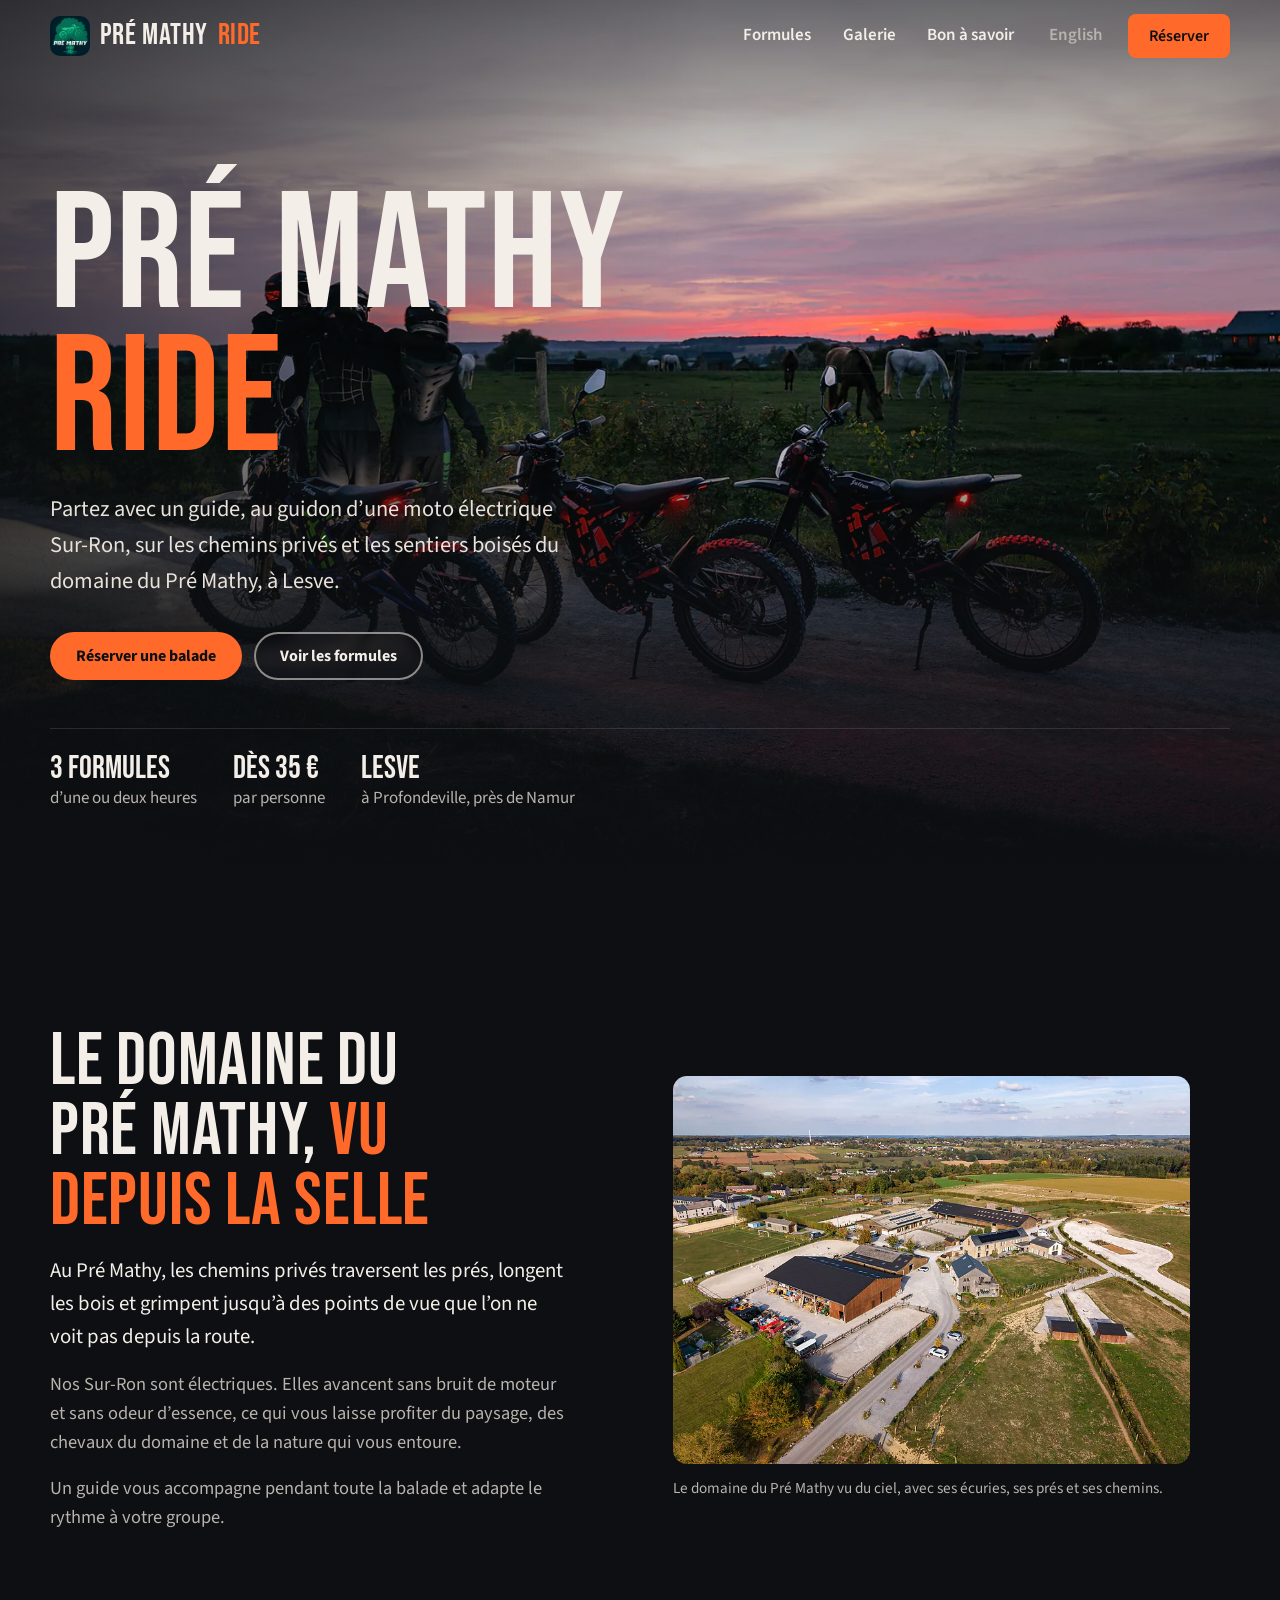
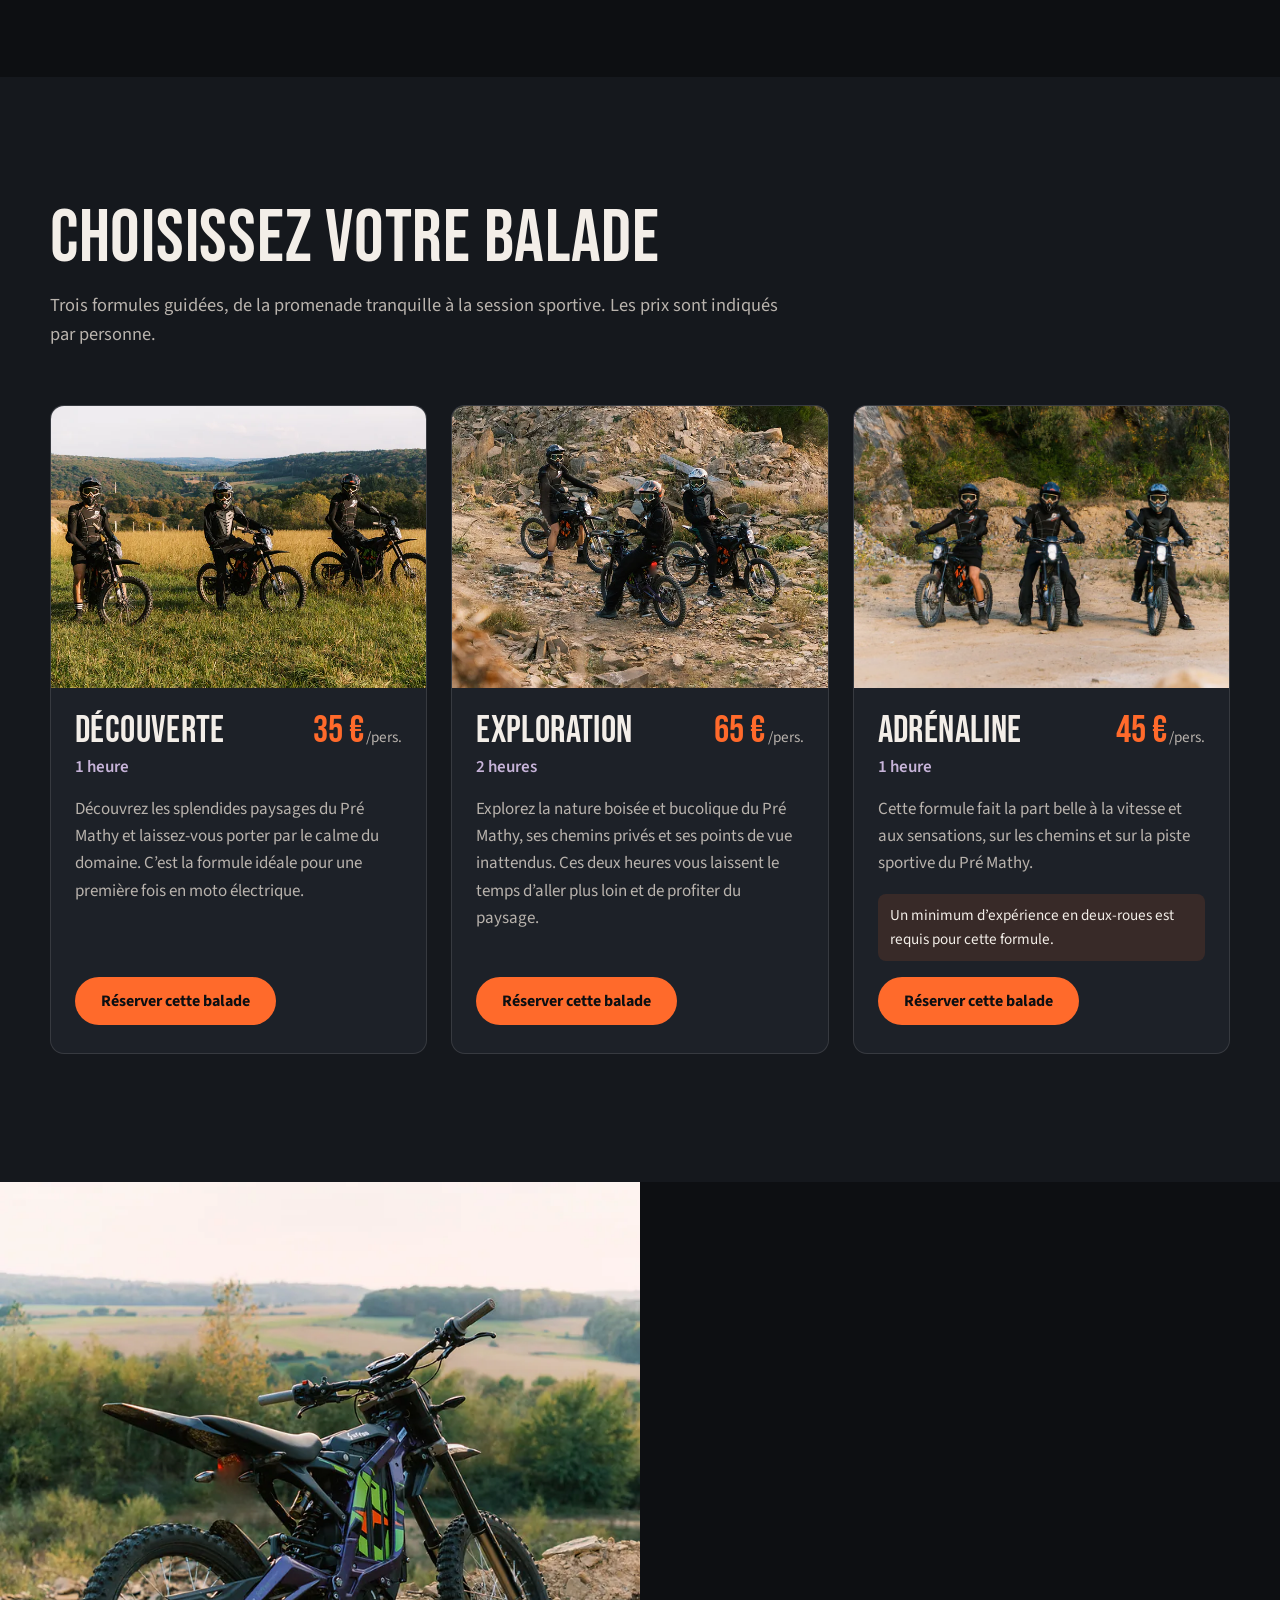
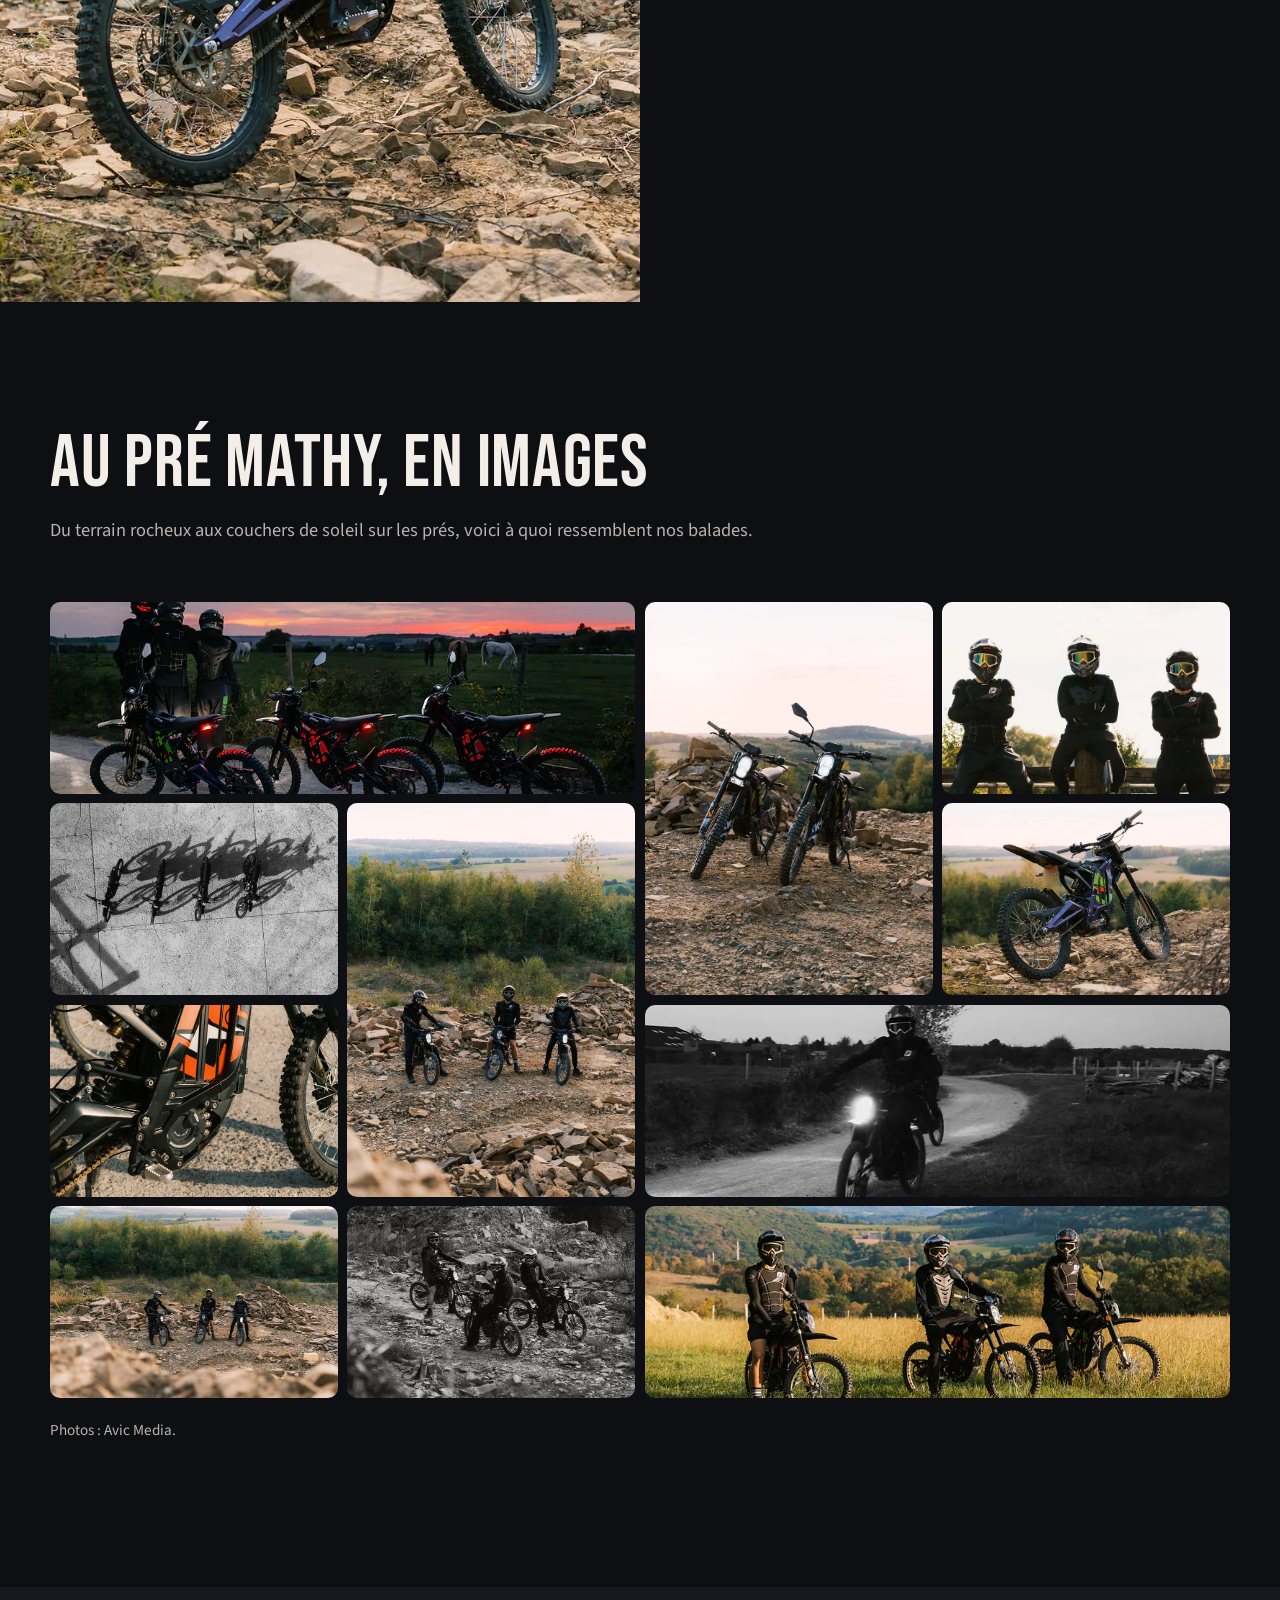
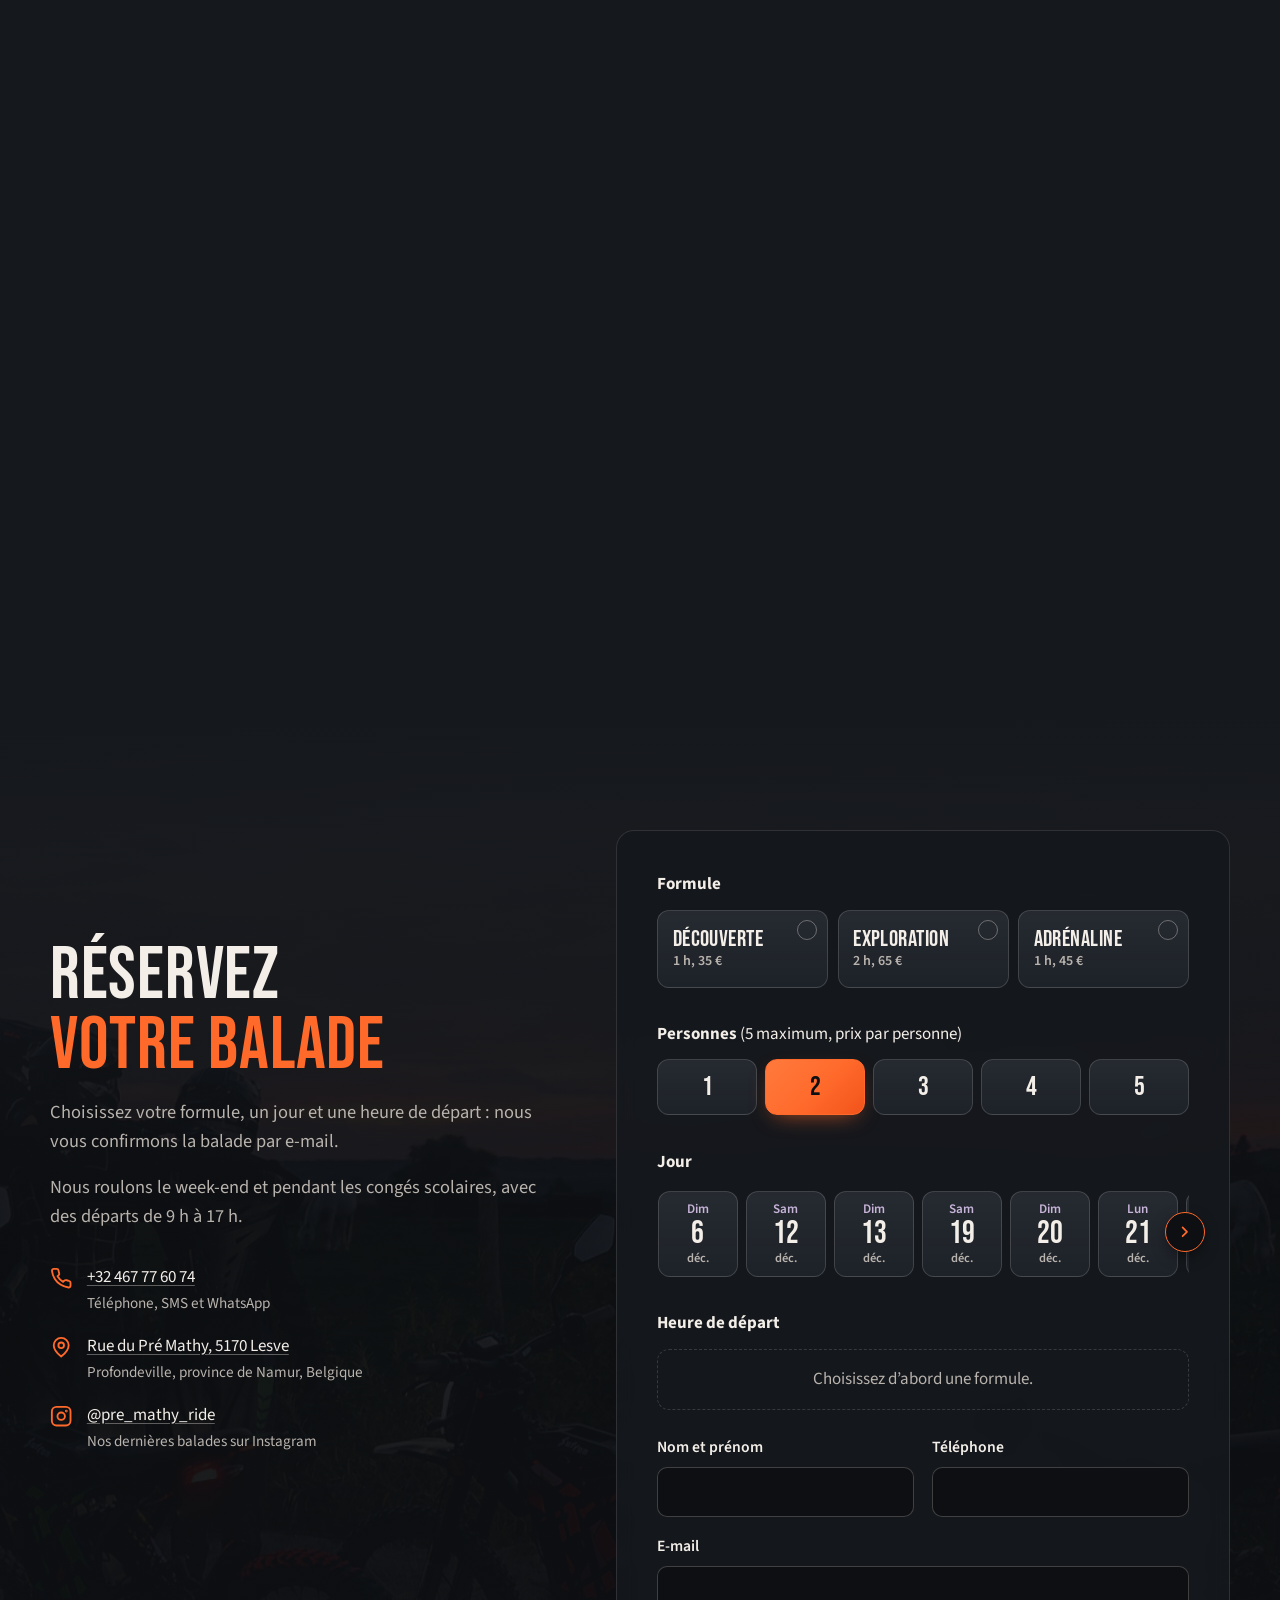
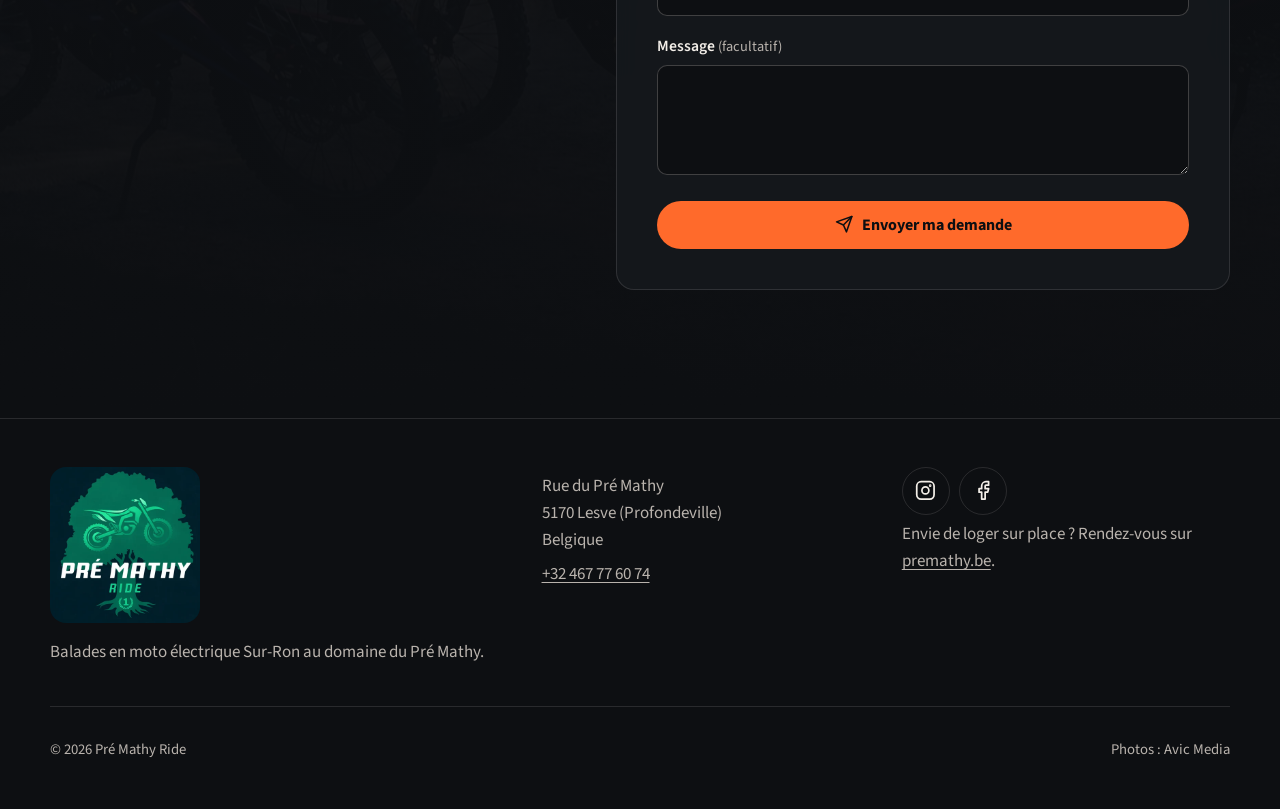
==== index.html @ 735bfecc "Photos réexportées depuis les originaux HD, plaques retouchées au lieu d'être floutées Les plaques s" ====
<!doctype html>
<html lang="fr">
<head>
  <meta charset="utf-8">
  <meta name="viewport" content="width=device-width, initial-scale=1">
  <title>Pré Mathy Ride | Balades en moto électrique Sur-Ron à Lesve (Namur)</title>
  <meta name="description" content="Balades guidées en moto électrique Sur-Ron sur les chemins privés et les sentiers boisés du domaine du Pré Mathy, à Lesve (Profondeville). Trois formules dès 35 € par personne.">
  <link rel="canonical" href="https://www.mathyridee.net/">
  <link rel="alternate" hreflang="fr" href="https://www.mathyridee.net/">
  <link rel="alternate" hreflang="en" href="https://www.mathyridee.net/en/">
  <meta name="theme-color" content="#0d0f12">
  <meta property="og:type" content="website">
  <meta property="og:locale" content="fr_BE">
  <meta property="og:title" content="Pré Mathy Ride | Balades en moto électrique à Lesve">
  <meta property="og:description" content="Des balades guidées en Sur-Ron électrique sur les chemins privés du domaine du Pré Mathy.">
  <meta property="og:image" content="/img/og.jpg">
  <link rel="icon" href="/favicon-32.png" sizes="32x32" type="image/png">
  <link rel="icon" href="/favicon-48.png" sizes="48x48" type="image/png">
  <link rel="icon" href="/icon-192.png" sizes="192x192" type="image/png">
  <link rel="apple-touch-icon" href="/apple-touch-icon.png">
  <link rel="preload" href="/fonts/bebas-neue.woff2" as="font" type="font/woff2" crossorigin>
  <link rel="preload" href="/fonts/source-sans-3.woff2" as="font" type="font/woff2" crossorigin>
  <link rel="stylesheet" href="/styles.css">
  <script type="application/ld+json">
  {
    "@context": "https://schema.org",
    "@type": "TouristAttraction",
    "name": "Pré Mathy Ride",
    "description": "Balades guidées en moto électrique Sur-Ron au domaine du Pré Mathy.",
    "url": "https://www.mathyridee.net/",
    "telephone": "+32467776074",
    "image": "https://www.mathyridee.net/img/og.jpg",
    "address": {
      "@type": "PostalAddress",
      "streetAddress": "Rue du Pré Mathy",
      "addressLocality": "Lesve",
      "postalCode": "5170",
      "addressRegion": "Namur",
      "addressCountry": "BE"
    },
    "sameAs": ["https://www.instagram.com/pre_mathy_ride/", "https://www.facebook.com/profile.php?id=61573303986763"]
  }
  </script>
</head>
<body>
  <a class="skip" href="#contenu">Aller au contenu</a>

  <header class="header" id="header">
    <div class="wrap header-inner">
      <a class="brand" href="#top" aria-label="Pré Mathy Ride, retour en haut de la page"><img class="brand-logo" src="/img/logo-icon.webp" width="40" height="40" alt="">Pré Mathy <span>Ride</span></a>
      <button class="menu-toggle" type="button" aria-expanded="false" aria-controls="nav" aria-label="Ouvrir le menu">
        <svg viewBox="0 0 24 24" fill="none" stroke="currentColor" stroke-width="2" stroke-linecap="round" aria-hidden="true"><path d="M4 7h16M4 12h16M4 17h16"/></svg>
      </button>
      <nav class="nav" id="nav" aria-label="Navigation principale">
        <a href="#formules">Formules</a>
        <a href="#galerie">Galerie</a>
        <a href="#infos">Bon à savoir</a>
        <a class="lang" href="/en/" hreflang="en" lang="en">English</a>
        <a class="btn btn-primary" href="#reserver">Réserver</a>
      </nav>
    </div>
  </header>

  <main id="contenu">
    <section class="hero" id="top">
      <picture>
        <source media="(orientation: portrait)" srcset="/img/pmr-45-800.webp 800w, /img/pmr-45-1600.webp 1600w, /img/pmr-45-2400.webp 2400w" sizes="100vw">
        <img src="/img/pmr-48-1600.webp" srcset="/img/pmr-48-800.webp 800w, /img/pmr-48-1600.webp 1600w, /img/pmr-48-2400.webp 2400w" sizes="100vw" width="1600" height="1067" alt="Trois motos électriques Sur-Ron, feux allumés, sur un chemin du Pré Mathy au coucher du soleil, avec leurs pilotes et des chevaux dans le pré" fetchpriority="high">
      </picture>
      <div class="wrap hero-content">
        <h1>Pré Mathy <span>Ride</span></h1>
        <p class="hero-lead">Partez avec un guide, au guidon d’une moto électrique Sur-Ron, sur les chemins privés et les sentiers boisés du domaine du Pré Mathy, à Lesve.</p>
        <div class="hero-actions">
          <a class="btn btn-primary" href="#reserver">Réserver une balade</a>
          <a class="btn btn-ghost" href="#formules">Voir les formules</a>
        </div>
        <div class="hero-facts">
          <p><strong>3 formules</strong>d’une ou deux heures</p>
          <p><strong>Dès 35&nbsp;€</strong>par personne</p>
          <p><strong>Lesve</strong>à Profondeville, près de Namur</p>
        </div>
      </div>
    </section>

    <section class="section" aria-labelledby="domaine-titre">
      <div class="wrap domain">
        <div class="domain-text reveal">
          <h2 id="domaine-titre">Le domaine du Pré Mathy, <span class="accent">vu depuis la selle</span></h2>
          <p>Au Pré Mathy, les chemins privés traversent les prés, longent les bois et grimpent jusqu’à des points de vue que l’on ne voit pas depuis la route.</p>
          <p>Nos Sur-Ron sont électriques. Elles avancent sans bruit de moteur et sans odeur d’essence, ce qui vous laisse profiter du paysage, des chevaux du domaine et de la nature qui vous entoure.</p>
          <p>Un guide vous accompagne pendant toute la balade et adapte le rythme à votre groupe.</p>
        </div>
        <figure class="domain-photo reveal reveal-delay-1">
          <img src="/img/pmr-19-1600.webp" srcset="/img/pmr-19-800.webp 800w, /img/pmr-19-1600.webp 1600w, /img/pmr-19-2400.webp 2400w" sizes="(min-width: 900px) 600px, 100vw" width="1600" height="1200" loading="lazy" alt="Vue aérienne du domaine du Pré Mathy avec ses écuries, ses prés et ses chemins de terre">
          <figcaption>Le domaine du Pré Mathy vu du ciel, avec ses écuries, ses prés et ses chemins.</figcaption>
        </figure>
      </div>
    </section>

    <section class="section rides" id="formules" aria-labelledby="formules-titre">
      <div class="wrap">
        <div class="section-head reveal">
          <h2 id="formules-titre">Choisissez votre balade</h2>
          <p>Trois formules guidées, de la promenade tranquille à la session sportive. Les prix sont indiqués par personne.</p>
        </div>
        <div class="ride-grid">
          <article class="ride reveal">
            <div class="ride-photo">
              <img src="/img/pmr-21-800.webp" srcset="/img/pmr-21-800.webp 800w, /img/pmr-21-1600.webp 1600w, /img/pmr-21-2400.webp 2400w" sizes="(min-width: 900px) 380px, 100vw" width="800" height="533" loading="lazy" alt="Trois pilotes en Sur-Ron dans un champ doré, avec la vallée et les bois en arrière-plan">
            </div>
            <div class="ride-body">
              <div class="ride-meta"><h3>Découverte</h3><p class="ride-price">35&nbsp;€<small>/pers.</small></p></div>
              <p class="ride-duration">1 heure</p>
              <p>Découvrez les splendides paysages du Pré Mathy et laissez-vous porter par le calme du domaine. C’est la formule idéale pour une première fois en moto électrique.</p>
              <a class="btn btn-primary" href="#reserver" data-ride="decouverte">Réserver cette balade</a>
            </div>
          </article>
          <article class="ride reveal reveal-delay-1">
            <div class="ride-photo">
              <img src="/img/pmr-36-800.webp" srcset="/img/pmr-36-800.webp 800w, /img/pmr-36-1600.webp 1600w, /img/pmr-36-2400.webp 2400w" sizes="(min-width: 900px) 380px, 100vw" width="800" height="533" loading="lazy" alt="Pilotes en Sur-Ron sur un sentier caillouteux bordé de végétation">
            </div>
            <div class="ride-body">
              <div class="ride-meta"><h3>Exploration</h3><p class="ride-price">65&nbsp;€<small>/pers.</small></p></div>
              <p class="ride-duration">2 heures</p>
              <p>Explorez la nature boisée et bucolique du Pré Mathy, ses chemins privés et ses points de vue inattendus. Ces deux heures vous laissent le temps d’aller plus loin et de profiter du paysage.</p>
              <a class="btn btn-primary" href="#reserver" data-ride="exploration">Réserver cette balade</a>
            </div>
          </article>
          <article class="ride reveal reveal-delay-2">
            <div class="ride-photo">
              <img src="/img/pmr-26-800.webp" srcset="/img/pmr-26-800.webp 800w, /img/pmr-26-1600.webp 1600w, /img/pmr-26-2400.webp 2400w" sizes="(min-width: 900px) 380px, 100vw" width="800" height="1200" loading="lazy" alt="Trois pilotes casqués debout à côté de leurs Sur-Ron sur un terrain rocheux">
            </div>
            <div class="ride-body">
              <div class="ride-meta"><h3>Adrénaline</h3><p class="ride-price">45&nbsp;€<small>/pers.</small></p></div>
              <p class="ride-duration">1 heure</p>
              <p>Cette formule fait la part belle à la vitesse et aux sensations, sur les chemins et sur la piste sportive du Pré Mathy.</p>
              <p class="ride-note">Un minimum d’expérience en deux-roues est requis pour cette formule.</p>
              <a class="btn btn-primary" href="#reserver" data-ride="adrenaline">Réserver cette balade</a>
            </div>
          </article>
        </div>
      </div>
    </section>

    <section class="machine" aria-labelledby="machine-titre">
      <div class="machine-photo">
        <img src="/img/pmr-34-1600.webp" srcset="/img/pmr-34-800.webp 800w, /img/pmr-34-1600.webp 1600w, /img/pmr-34-2400.webp 2400w" sizes="(min-width: 900px) 50vw, 100vw" width="1600" height="2400" loading="lazy" alt="Une Sur-Ron électrique posée sur des rochers, face à la campagne">
      </div>
      <div class="machine-text reveal">
        <h2 id="machine-titre">Une Sur-Ron <span class="accent">entre les mains</span></h2>
        <p>La Sur-Ron est une moto tout-terrain électrique, légère et maniable. Elle répond au quart de tour et reste facile à prendre en main, même pour un débutant accompagné.</p>
        <ul class="machine-list">
          <li>
            <svg viewBox="0 0 24 24" fill="none" stroke="currentColor" stroke-width="2" stroke-linecap="round" stroke-linejoin="round" aria-hidden="true"><path d="M13 2 3 14h9l-1 8 10-12h-9l1-8z"/></svg>
            <div><strong>100&nbsp;% électrique</strong><span>Elle roule sans essence, sans fumée et sans vacarme.</span></div>
          </li>
          <li>
            <svg viewBox="0 0 24 24" fill="none" stroke="currentColor" stroke-width="2" stroke-linecap="round" stroke-linejoin="round" aria-hidden="true"><path d="M11 5 6 9H2v6h4l5 4V5z"/><path d="m22 9-6 6M16 9l6 6"/></svg>
            <div><strong>Silencieuse</strong><span>Vous entendez la nature, les pneus sur la terre et votre guide.</span></div>
          </li>
          <li>
            <svg viewBox="0 0 24 24" fill="none" stroke="currentColor" stroke-width="2" stroke-linecap="round" stroke-linejoin="round" aria-hidden="true"><circle cx="12" cy="12" r="10"/><path d="m16.24 7.76-2.12 6.36-6.36 2.12 2.12-6.36 6.36-2.12z"/></svg>
            <div><strong>Sur des chemins privés</strong><span>Vous roulez sur les chemins du domaine, loin des routes et des voitures.</span></div>
          </li>
        </ul>
      </div>
    </section>

    <section class="section" id="galerie" aria-labelledby="galerie-titre">
      <div class="wrap">
        <div class="section-head reveal">
          <h2 id="galerie-titre">Au Pré Mathy, en images</h2>
          <p>Du terrain rocheux aux couchers de soleil sur les prés, voici à quoi ressemblent nos balades.</p>
        </div>
        <div class="gallery-grid" id="gallery">
          <button class="wide" type="button" data-full="/img/pmr-50-2400.webp"><img src="/img/pmr-50-800.webp" width="800" height="533" loading="lazy" alt="Pilotes et Sur-Ron réunis sur un chemin au coucher du soleil"></button>
          <button class="tall" type="button" data-full="/img/pmr-29-2400.webp"><img src="/img/pmr-29-800.webp" width="800" height="1200" loading="lazy" alt="Deux Sur-Ron phares allumés sur un tas de pierres, devant les collines boisées"></button>
          <button type="button" data-full="/img/pmr-13-2400.webp"><img src="/img/pmr-13-800.webp" width="800" height="450" loading="lazy" alt="Trois pilotes casqués, bras croisés, devant les arbres"></button>
          <button type="button" data-full="/img/pmr-18-2400.webp"><img src="/img/pmr-18-800.webp" width="800" height="600" loading="lazy" alt="Ombres de motos et de pilotes projetées sur le gravier, en noir et blanc"></button>
          <button class="tall" type="button" data-full="/img/pmr-42-2400.webp"><img src="/img/pmr-42-800.webp" width="800" height="1200" loading="lazy" alt="Trois pilotes et leurs Sur-Ron sur un terrain rocheux, sous un ciel dégagé"></button>
          <button type="button" data-full="/img/pmr-35-2400.webp"><img src="/img/pmr-35-800.webp" width="800" height="533" loading="lazy" alt="Une Sur-Ron sur les rochers, face aux champs et aux bois"></button>
          <button type="button" data-full="/img/pmr-08-2400.webp"><img src="/img/pmr-08-800.webp" width="800" height="599" loading="lazy" alt="Détail d’une Sur-Ron&nbsp;: roue, suspension et carénage orange"></button>
          <button class="wide" type="button" data-full="/img/pmr-51-2400.webp"><img src="/img/pmr-51-800.webp" width="800" height="533" loading="lazy" alt="Un pilote phare allumé sur un chemin de nuit, en noir et blanc"></button>
          <button type="button" data-full="/img/pmr-41-2400.webp"><img src="/img/pmr-41-800.webp" width="800" height="533" loading="lazy" alt="Trois pilotes alignés sur leurs motos au milieu d’un terrain de pierres"></button>
          <button type="button" data-full="/img/pmr-37-2400.webp"><img src="/img/pmr-37-800.webp" width="800" height="533" loading="lazy" alt="Pilotes en Sur-Ron sur un sentier rocheux, en noir et blanc"></button>
          <button class="wide" type="button" data-full="/img/pmr-20-2400.webp"><img src="/img/pmr-20-800.webp" width="800" height="533" loading="lazy" alt="Trois pilotes sur leurs Sur-Ron dans un champ, avec la vallée en arrière-plan"></button>
        </div>
        <p class="gallery-credit">Photos&nbsp;: Avic Media.</p>
      </div>
    </section>

    <section class="section infos" id="infos" aria-labelledby="infos-titre">
      <div class="wrap">
        <div class="section-head reveal">
          <h2 id="infos-titre">Bon à savoir</h2>
          <p>Quelques règles simples pour rouler en toute sécurité sur le domaine.</p>
        </div>
        <div class="info-grid">
          <div class="info reveal">
            <svg viewBox="0 0 24 24" fill="none" stroke="currentColor" stroke-width="2" stroke-linecap="round" stroke-linejoin="round" aria-hidden="true"><path d="M16 21v-2a4 4 0 0 0-4-4H6a4 4 0 0 0-4 4v2"/><circle cx="9" cy="7" r="4"/><path d="M22 21v-2a4 4 0 0 0-3-3.87M16 3.13a4 4 0 0 1 0 7.75"/></svg>
            <h3>Dès 15 ans</h3>
            <p>Les balades sont réservées aux personnes de plus de 15 ans, accompagnées d’un guide Pré Mathy Ride.</p>
          </div>
          <div class="info reveal reveal-delay-1">
            <svg viewBox="0 0 24 24" fill="none" stroke="currentColor" stroke-width="2" stroke-linecap="round" stroke-linejoin="round" aria-hidden="true"><circle cx="12" cy="5" r="3"/><path d="M12 22V8M5 12H2a10 10 0 0 0 20 0h-3"/></svg>
            <h3>Avec un guide</h3>
            <p>Pour le moment, toutes les balades se font obligatoirement avec un guide.</p>
          </div>
          <div class="info reveal reveal-delay-2">
            <svg viewBox="0 0 24 24" fill="none" stroke="currentColor" stroke-width="2" stroke-linecap="round" stroke-linejoin="round" aria-hidden="true"><rect x="2" y="5" width="20" height="14" rx="2"/><circle cx="8" cy="12" r="2"/><path d="M14 10h4M14 14h4"/></svg>
            <h3>Rouler sans guide</h3>
            <p>Vous souhaitez rouler sans guide, ou accompagner une personne à cheval&nbsp;? C’est possible si vous avez le permis moto requis et au moins 18 ans.</p>
          </div>
          <div class="info reveal">
            <svg viewBox="0 0 24 24" fill="none" stroke="currentColor" stroke-width="2" stroke-linecap="round" stroke-linejoin="round" aria-hidden="true"><path d="M3 10.5 12 3l9 7.5V21h-6v-6H9v6H3z"/></svg>
            <h3>Dormir sur place</h3>
            <p>Le domaine propose aussi des logements. Toutes les informations se trouvent sur <a href="https://www.premathy.be/" target="_blank" rel="noopener">premathy.be</a>.</p>
          </div>
        </div>
      </div>
    </section>

    <section class="section booking" id="reserver" aria-labelledby="reserver-titre">
      <div class="booking-bg" aria-hidden="true"><img src="/img/pmr-49-1600.webp" srcset="/img/pmr-49-800.webp 800w, /img/pmr-49-1600.webp 1600w, /img/pmr-49-2400.webp 2400w" sizes="100vw" width="1600" height="1067" loading="lazy" alt=""></div>
      <div class="wrap booking-grid">
        <div class="booking-intro reveal">
          <h2 id="reserver-titre">Réservez <span class="accent">votre balade</span></h2>
          <p>Choisissez votre formule, un jour et une heure de départ&nbsp;: nous vous confirmons la balade par e-mail.</p>
          <p>Nous roulons le week-end et pendant les congés scolaires, avec des départs de 9&nbsp;h à 17&nbsp;h.</p>
          <ul class="contact-list">
            <li>
              <svg viewBox="0 0 24 24" fill="none" stroke="currentColor" stroke-width="2" stroke-linecap="round" stroke-linejoin="round" aria-hidden="true"><path d="M22 16.92v3a2 2 0 0 1-2.18 2 19.8 19.8 0 0 1-8.63-3.07 19.5 19.5 0 0 1-6-6A19.8 19.8 0 0 1 2.12 4.18 2 2 0 0 1 4.11 2h3a2 2 0 0 1 2 1.72c.13.96.36 1.9.7 2.81a2 2 0 0 1-.45 2.11L8.09 9.91a16 16 0 0 0 6 6l1.27-1.27a2 2 0 0 1 2.11-.45c.9.34 1.85.57 2.81.7A2 2 0 0 1 22 16.92z"/></svg>
              <div><a href="tel:+32467776074">+32 467 77 60 74</a><small>Téléphone, SMS et WhatsApp</small></div>
            </li>
            <li>
              <svg viewBox="0 0 24 24" fill="none" stroke="currentColor" stroke-width="2" stroke-linecap="round" stroke-linejoin="round" aria-hidden="true"><path d="M20 10c0 6-8 12-8 12s-8-6-8-12a8 8 0 0 1 16 0z"/><circle cx="12" cy="10" r="3"/></svg>
              <div><a href="https://maps.app.goo.gl/P4dVZrXSsiTsPpuCA" target="_blank" rel="noopener">Rue du Pré Mathy, 5170 Lesve</a><small>Profondeville, province de Namur, Belgique</small></div>
            </li>
            <li>
              <svg viewBox="0 0 24 24" fill="none" stroke="currentColor" stroke-width="2" stroke-linecap="round" stroke-linejoin="round" aria-hidden="true"><rect x="2" y="2" width="20" height="20" rx="5"/><circle cx="12" cy="12" r="4"/><circle cx="17.5" cy="6.5" r="0.5" fill="currentColor"/></svg>
              <div><a href="https://www.instagram.com/pre_mathy_ride/" target="_blank" rel="noopener">@pre_mathy_ride</a><small>Nos dernières balades sur Instagram</small></div>
            </li>
          </ul>
        </div>

        <form class="form reveal reveal-delay-1" id="booking-form" novalidate>
          <div class="form-main" id="form-main">
            <input type="hidden" id="ride" name="ride">
            <input type="hidden" id="people" name="people" value="2">

            <div class="pick">
              <p class="pick-label" id="lbl-ride">Formule</p>
              <div class="ride-picks" id="ride-picks" role="group" aria-labelledby="lbl-ride">
                <button type="button" class="tile ride-tile" data-value="decouverte" aria-pressed="false"><span class="tick" aria-hidden="true"></span><span class="tile-main">Découverte</span><span class="tile-sub">1&nbsp;h, 35&nbsp;€</span></button>
                <button type="button" class="tile ride-tile" data-value="exploration" aria-pressed="false"><span class="tick" aria-hidden="true"></span><span class="tile-main">Exploration</span><span class="tile-sub">2&nbsp;h, 65&nbsp;€</span></button>
                <button type="button" class="tile ride-tile" data-value="adrenaline" aria-pressed="false"><span class="tick" aria-hidden="true"></span><span class="tile-main">Adrénaline</span><span class="tile-sub">1&nbsp;h, 45&nbsp;€</span></button>
              </div>
              <p class="error" id="ride-error"></p>
            </div>

            <div class="pick">
              <p class="pick-label" id="lbl-people">Personnes <span class="hint">(5 maximum, prix par personne)</span></p>
              <div class="people-picks" id="people-picks" role="group" aria-labelledby="lbl-people">
                <button type="button" class="tile num-tile" data-value="1" aria-pressed="false">1</button>
                <button type="button" class="tile num-tile" data-value="2" aria-pressed="true">2</button>
                <button type="button" class="tile num-tile" data-value="3" aria-pressed="false">3</button>
                <button type="button" class="tile num-tile" data-value="4" aria-pressed="false">4</button>
                <button type="button" class="tile num-tile" data-value="5" aria-pressed="false">5</button>
              </div>
              <p class="error" id="people-error"></p>
            </div>

            <div class="pick" id="planner">
              <input type="hidden" id="date" name="date">
              <input type="hidden" id="time" name="time">
              <p class="pick-label" id="lbl-day">Jour</p>
              <div class="day-strip">
                <button type="button" class="strip-nav prev" id="days-prev" aria-label="Jours précédents"><svg viewBox="0 0 24 24" fill="none" stroke="currentColor" stroke-width="2.4" stroke-linecap="round" stroke-linejoin="round" aria-hidden="true"><path d="m15 18-6-6 6-6"/></svg></button>
                <div class="day-scroll" id="day-grid" role="group" aria-labelledby="lbl-day"></div>
                <button type="button" class="strip-nav next" id="days-next" aria-label="Jours suivants"><svg viewBox="0 0 24 24" fill="none" stroke="currentColor" stroke-width="2.4" stroke-linecap="round" stroke-linejoin="round" aria-hidden="true"><path d="m9 18 6-6-6-6"/></svg></button>
              </div>
              <p class="pick-label" id="lbl-time">Heure de départ</p>
              <div class="time-grid" id="time-grid" role="group" aria-labelledby="lbl-time"></div>
            </div>
            <p class="planner-status" id="planner-status" aria-live="polite"></p>
            <p class="error" id="when-error"></p>

            <div class="fields">
              <div class="field">
                <label for="name">Nom et prénom</label>
                <input id="name" name="name" type="text" autocomplete="name" required aria-describedby="name-error">
                <p class="error" id="name-error"></p>
              </div>
              <div class="field">
                <label for="phone">Téléphone</label>
                <input id="phone" name="phone" type="tel" autocomplete="tel" inputmode="tel" required aria-describedby="phone-error">
                <p class="error" id="phone-error"></p>
              </div>
              <div class="field full">
                <label for="email">E-mail</label>
                <input id="email" name="email" type="email" autocomplete="email" required aria-describedby="email-error">
                <p class="error" id="email-error"></p>
              </div>
              <div class="field full">
                <label for="message">Message <span class="hint">(facultatif)</span></label>
                <textarea id="message" name="message" rows="3"></textarea>
              </div>
              <div class="hp" aria-hidden="true">
                <label for="website">Ne pas remplir</label>
                <input id="website" name="website" type="text" tabindex="-1" autocomplete="off">
              </div>
            </div>
            <div class="form-summary" role="alert" id="form-summary"></div>
            <div class="form-actions">
              <button class="btn btn-primary" type="submit" id="submit-btn">
                <svg viewBox="0 0 24 24" fill="none" stroke="currentColor" stroke-width="2" stroke-linecap="round" stroke-linejoin="round" aria-hidden="true"><path d="m22 2-7 20-4-9-9-4z"/><path d="M22 2 11 13"/></svg>
                <span>Envoyer ma demande</span>
              </button>
            </div>
          </div>
          <div class="form-done" id="form-done" hidden tabindex="-1">
            <svg viewBox="0 0 24 24" fill="none" stroke="currentColor" stroke-width="2" stroke-linecap="round" stroke-linejoin="round" aria-hidden="true"><path d="M22 11.08V12a10 10 0 1 1-5.93-9.14"/><path d="m22 4-10 10.01-3-3"/></svg>
            <h3>Demande envoyée&nbsp;!</h3>
            <p id="done-text"></p>
            <p>Nous vous confirmons la balade par e-mail très vite.</p>
            <button class="btn btn-ghost" type="button" id="new-request">Nouvelle demande</button>
          </div>
        </form>
      </div>
    </section>
  </main>

  <footer class="footer">
    <div class="wrap">
      <div class="footer-inner">
        <div>
          <a class="footer-logo" href="#top"><img src="/img/logo.webp" width="440" height="460" alt="Logo Pré Mathy Ride" loading="lazy"></a>
          <p>Balades en moto électrique Sur-Ron au domaine du Pré Mathy.</p>
        </div>
        <div>
          <p>Rue du Pré Mathy<br>5170 Lesve (Profondeville)<br>Belgique</p>
          <p><a href="tel:+32467776074">+32 467 77 60 74</a></p>
        </div>
        <div>
          <div class="socials">
            <a href="https://www.instagram.com/pre_mathy_ride/" target="_blank" rel="noopener" aria-label="Instagram de Pré Mathy Ride">
              <svg viewBox="0 0 24 24" fill="none" stroke="currentColor" stroke-width="2" stroke-linecap="round" stroke-linejoin="round" aria-hidden="true"><rect x="2" y="2" width="20" height="20" rx="5"/><circle cx="12" cy="12" r="4"/><circle cx="17.5" cy="6.5" r="0.5" fill="currentColor"/></svg>
            </a>
            <a href="https://www.facebook.com/profile.php?id=61573303986763" target="_blank" rel="noopener" aria-label="Facebook de Pré Mathy Ride">
              <svg viewBox="0 0 24 24" fill="none" stroke="currentColor" stroke-width="2" stroke-linecap="round" stroke-linejoin="round" aria-hidden="true"><path d="M18 2h-3a5 5 0 0 0-5 5v3H7v4h3v8h4v-8h3l1-4h-4V7a1 1 0 0 1 1-1h3z"/></svg>
            </a>
          </div>
          <p>Envie de loger sur place&nbsp;? Rendez-vous sur <a href="https://www.premathy.be/" target="_blank" rel="noopener">premathy.be</a>.</p>
        </div>
      </div>
      <div class="footer-bottom">
        <p>© 2026 Pré Mathy Ride</p>
        <p>Photos&nbsp;: Avic Media</p>
      </div>
    </div>
  </footer>

  <div class="mobile-bar" id="mobile-bar">
    <a class="btn btn-ghost" href="tel:+32467776074">Appeler</a>
    <a class="btn btn-primary" href="#reserver">Réserver</a>
  </div>

  <dialog class="lightbox" id="lightbox" aria-label="Photo agrandie">
    <img alt="">
    <button class="lb-btn lb-close" type="button" aria-label="Fermer">
      <svg viewBox="0 0 24 24" fill="none" stroke="currentColor" stroke-width="2" stroke-linecap="round" aria-hidden="true"><path d="M18 6 6 18M6 6l12 12"/></svg>
    </button>
    <button class="lb-btn lb-prev" type="button" aria-label="Photo précédente">
      <svg viewBox="0 0 24 24" fill="none" stroke="currentColor" stroke-width="2" stroke-linecap="round" stroke-linejoin="round" aria-hidden="true"><path d="m15 18-6-6 6-6"/></svg>
    </button>
    <button class="lb-btn lb-next" type="button" aria-label="Photo suivante">
      <svg viewBox="0 0 24 24" fill="none" stroke="currentColor" stroke-width="2" stroke-linecap="round" stroke-linejoin="round" aria-hidden="true"><path d="m9 18 6-6-6-6"/></svg>
    </button>
    <p class="lb-count" aria-live="polite"></p>
  </dialog>

  <script src="/script.js" defer></script>
</body>
</html>
---- styles.css ----
@font-face {
  font-family: "Bebas Neue";
  src: url("/fonts/bebas-neue.woff2") format("woff2");
  font-weight: 400;
  font-display: swap;
}
@font-face {
  font-family: "Source Sans 3";
  src: url("/fonts/source-sans-3.woff2") format("woff2");
  font-weight: 200 900;
  font-display: swap;
}

:root {
  --night: #0d0f12;
  --night-2: #15181d;
  --night-3: #1d2128;
  --line: rgba(243, 238, 232, 0.12);
  --text: #f3eee8;
  --text-soft: #b9b3ad;
  --sunset: #ff6a2b;
  --sunset-hover: #ff8550;
  --dusk: #c7b4d9;
  --radius: 14px;
  --display: "Bebas Neue", "Arial Narrow", Impact, sans-serif;
  --body: "Source Sans 3", "Segoe UI", system-ui, sans-serif;
  --wrap: min(1180px, 100% - 2rem);
  --ease: cubic-bezier(0.22, 1, 0.36, 1);
}

*, *::before, *::after { box-sizing: border-box; }

html { scroll-behavior: smooth; scroll-padding-top: 5rem; }

body {
  margin: 0;
  background: var(--night);
  color: var(--text);
  font-family: var(--body);
  font-size: 1.0625rem;
  line-height: 1.6;
  -webkit-font-smoothing: antialiased;
  text-rendering: optimizeLegibility;
}

[hidden] { display: none !important; }
img { display: block; max-width: 100%; height: auto; }
a { color: inherit; }
p { margin: 0 0 1rem; }

h1, h2, h3 {
  font-family: var(--display);
  font-weight: 400;
  line-height: 0.95;
  letter-spacing: 0.01em;
  margin: 0 0 1rem;
  text-wrap: balance;
}
h2 { font-size: clamp(2.6rem, 6vw, 4.6rem); }
h3 { font-size: clamp(1.9rem, 3vw, 2.4rem); }

.wrap { width: var(--wrap); margin-inline: auto; }

.skip {
  position: absolute; left: 1rem; top: -4rem; z-index: 100;
  background: var(--sunset); color: var(--night); padding: 0.6rem 1rem; border-radius: 8px;
  font-weight: 700; text-decoration: none;
}
.skip:focus { top: 1rem; }

:focus-visible { outline: 3px solid var(--sunset); outline-offset: 3px; border-radius: 6px; }

/* Boutons */
.btn {
  display: inline-flex; align-items: center; justify-content: center; gap: 0.55rem;
  min-height: 48px; padding: 0.8rem 1.5rem;
  border-radius: 999px; border: 2px solid transparent;
  font: 700 1rem/1 var(--body); text-decoration: none; cursor: pointer;
  transition: background-color 0.2s var(--ease), color 0.2s var(--ease), border-color 0.2s var(--ease), transform 0.2s var(--ease);
}
.btn svg { width: 1.15rem; height: 1.15rem; flex: none; }
.btn-primary { background: var(--sunset); color: var(--night); }
.btn-primary:hover { background: var(--sunset-hover); }
.btn-ghost { border-color: rgba(243, 238, 232, 0.55); color: var(--text); background: rgba(13, 15, 18, 0.25); backdrop-filter: blur(6px); }
.btn-ghost:hover { border-color: var(--text); background: rgba(13, 15, 18, 0.5); }
.btn:active { transform: scale(0.97); }

/* En-tête */
.header {
  position: fixed; inset: 0 0 auto; z-index: 50;
  transition: background-color 0.3s var(--ease), box-shadow 0.3s var(--ease);
}
.header.is-solid { background: rgba(13, 15, 18, 0.92); backdrop-filter: blur(12px); box-shadow: 0 1px 0 var(--line); }
.header-inner { display: flex; align-items: center; justify-content: space-between; gap: 1rem; height: 4.5rem; }
.brand { font-family: var(--display); font-size: 1.85rem; letter-spacing: 0.02em; text-decoration: none; line-height: 1; }
.brand span { color: var(--sunset); }
.nav { display: flex; align-items: center; gap: 0.25rem; }
.nav a {
  text-decoration: none; font-weight: 600; padding: 0.6rem 0.85rem; border-radius: 8px;
  transition: color 0.2s, background-color 0.2s;
}
.nav a:hover { background: rgba(243, 238, 232, 0.08); }
.nav .lang { color: var(--text-soft); font-weight: 600; margin-left: 0.25rem; }
.nav .lang:hover { color: var(--text); }
.nav .btn { margin-left: 0.5rem; min-height: 44px; padding: 0.6rem 1.2rem; }
.nav .btn:hover { background: var(--sunset-hover); }

/* Hero */
.hero { position: relative; min-height: 100svh; display: flex; align-items: flex-end; overflow: hidden; isolation: isolate; }
.hero picture, .hero img { position: absolute; inset: 0; width: 100%; height: 100%; object-fit: cover; z-index: -2; }
.hero img { object-position: 70% 60%; animation: heroZoom 14s var(--ease) both; }
.hero::after {
  content: ""; position: absolute; inset: 0; z-index: -1;
  background:
    linear-gradient(180deg, rgba(13, 15, 18, 0.55) 0%, rgba(13, 15, 18, 0) 28%),
    linear-gradient(90deg, rgba(13, 15, 18, 0.6) 0%, rgba(13, 15, 18, 0) 55%),
    linear-gradient(0deg, var(--night) 0%, rgba(13, 15, 18, 0.7) 30%, rgba(13, 15, 18, 0) 62%);
}
.hero-content { padding-block: 7rem 4.5rem; }
.hero h1 { font-size: clamp(4.2rem, 13vw, 10.5rem); margin-bottom: 1.25rem; line-height: 0.86; }
.hero h1 span { display: block; color: var(--sunset); }
.hero-lead { font-size: clamp(1.15rem, 2vw, 1.4rem); max-width: 34rem; color: #e8e2db; margin-bottom: 2rem; }
.hero-actions { display: flex; flex-wrap: wrap; gap: 0.75rem; }
.hero-facts { display: flex; flex-wrap: wrap; gap: 0.75rem 2.25rem; margin-top: 3rem; padding-top: 1.5rem; border-top: 1px solid var(--line); color: var(--text-soft); }
.hero-facts strong { display: block; font-family: var(--display); font-weight: 400; font-size: 2rem; line-height: 1; color: var(--text); }

@keyframes heroZoom { from { transform: scale(1.08); } to { transform: scale(1); } }

/* Sections */
section { position: relative; }
.section { padding-block: clamp(4.5rem, 10vw, 8rem); }
.section-head { max-width: 46rem; margin-bottom: clamp(2.5rem, 5vw, 3.5rem); }
.section-head p { color: var(--text-soft); font-size: 1.15rem; }
.accent { color: var(--sunset); }

/* Domaine */
.domain { display: grid; grid-template-columns: 1fr; gap: clamp(2rem, 5vw, 4.5rem); align-items: center; }
.domain-text p { color: var(--text-soft); font-size: 1.15rem; }
.domain-text p:first-of-type { color: var(--text); font-size: 1.3rem; }
.domain-photo { position: relative; }
.domain-photo img { border-radius: var(--radius); width: 100%; aspect-ratio: 4 / 3; object-fit: cover; }
.domain-photo figcaption { margin-top: 0.75rem; color: var(--text-soft); font-size: 0.95rem; }

/* Formules */
.rides { background: var(--night-2); }
.ride-grid { display: grid; grid-template-columns: 1fr; gap: 1.5rem; }
.ride {
  display: flex; flex-direction: column; background: var(--night-3); border-radius: var(--radius); overflow: hidden;
  border: 1px solid var(--line);
  transition: transform 0.35s var(--ease), border-color 0.35s var(--ease);
}
.ride:hover { transform: translateY(-4px); border-color: rgba(255, 106, 43, 0.5); }
.ride-photo { aspect-ratio: 4 / 3; overflow: hidden; }
.ride-photo img { width: 100%; height: 100%; object-fit: cover; transition: transform 0.6s var(--ease); }
.ride:hover .ride-photo img { transform: scale(1.04); }
.ride-body { display: flex; flex-direction: column; flex: 1; padding: 1.5rem 1.5rem 1.75rem; }
.ride-meta { display: flex; align-items: baseline; justify-content: space-between; gap: 1rem; margin-bottom: 0.25rem; }
.ride-meta h3 { margin: 0; }
.ride-body .ride-price { font-family: var(--display); font-size: 2.4rem; line-height: 1; color: var(--sunset); white-space: nowrap; }
.ride-price small { font-family: var(--body); font-size: 0.95rem; color: var(--text-soft); margin-left: 0.15rem; }
.ride-body .ride-duration { color: var(--dusk); font-weight: 600; margin-bottom: 0.9rem; }
.ride-body p { color: var(--text-soft); }
.ride-body .ride-meta p { margin: 0; }
.ride-body .ride-note { font-size: 0.95rem; color: var(--text); background: rgba(255, 106, 43, 0.12); border-radius: 8px; padding: 0.6rem 0.8rem; }
.ride-body .btn { margin-top: auto; align-self: flex-start; }

/* Bandeau machine */
.machine { display: grid; grid-template-columns: 1fr; min-height: 80vh; background: var(--night); }
.machine-photo { position: relative; min-height: 60vh; }
.machine-photo img { position: absolute; inset: 0; width: 100%; height: 100%; object-fit: cover; object-position: 50% 70%; }
.machine-text { display: flex; flex-direction: column; justify-content: center; padding: clamp(3rem, 7vw, 6rem) max(1rem, calc((100vw - 1180px) / 2)); }
.machine-text > * { max-width: 32rem; }
.machine-text p { color: var(--text-soft); font-size: 1.15rem; }
.machine-list { list-style: none; padding: 0; margin: 1.5rem 0 0; display: grid; gap: 1rem; }
.machine-list li { display: flex; gap: 0.9rem; align-items: flex-start; }
.machine-list svg { width: 1.6rem; height: 1.6rem; flex: none; color: var(--sunset); margin-top: 0.1rem; }
.machine-list strong { display: block; color: var(--text); }
.machine-list span { color: var(--text-soft); }

/* Galerie */
.gallery-grid { display: grid; grid-template-columns: repeat(2, 1fr); grid-auto-rows: 42vw; grid-auto-flow: dense; gap: 0.6rem; }
.gallery-grid button {
  position: relative; padding: 0; border: 0; border-radius: 10px; overflow: hidden; cursor: zoom-in; background: var(--night-3);
}
.gallery-grid img { width: 100%; height: 100%; object-fit: cover; transition: transform 0.6s var(--ease), filter 0.4s; }
.gallery-grid button:hover img { transform: scale(1.05); }
.gallery-grid .tall { grid-row: span 2; }
.gallery-grid .wide { grid-column: span 2; }
.gallery-credit { margin-top: 1.25rem; color: var(--text-soft); font-size: 0.95rem; }

.lightbox {
  width: 100vw; height: 100vh; max-width: none; max-height: none; margin: 0; padding: 0; border: 0;
  background: rgba(8, 9, 11, 0.96); color: var(--text);
}
.lightbox[open] { display: flex; align-items: center; justify-content: center; animation: fadeIn 0.25s var(--ease); }
.lightbox::backdrop { background: transparent; }
.lightbox img { max-width: calc(100vw - 2rem); max-height: calc(100vh - 7rem); object-fit: contain; border-radius: 6px; }
.lb-btn {
  position: absolute; display: grid; place-items: center; width: 52px; height: 52px; border-radius: 50%;
  border: 1px solid var(--line); background: rgba(29, 33, 40, 0.85); color: var(--text); cursor: pointer;
  transition: background-color 0.2s;
}
.lb-btn:hover { background: var(--night-3); border-color: var(--text-soft); }
.lb-btn svg { width: 1.4rem; height: 1.4rem; }
.lb-close { top: 1rem; right: 1rem; }
.lb-prev { left: 1rem; top: 50%; translate: 0 -50%; }
.lb-next { right: 1rem; top: 50%; translate: 0 -50%; }
.lb-count { position: absolute; bottom: 1.25rem; left: 50%; translate: -50% 0; color: var(--text-soft); font-size: 0.95rem; }

@keyframes fadeIn { from { opacity: 0; } to { opacity: 1; } }

/* Bon à savoir */
.infos { background: var(--night-2); }
.info-grid { display: grid; grid-template-columns: 1fr; gap: 1rem; }
.info {
  padding: 1.75rem; border-radius: var(--radius); background: var(--night-3); border: 1px solid var(--line);
}
.info svg { width: 2rem; height: 2rem; color: var(--sunset); margin-bottom: 1rem; }
.info h3 { font-size: 1.9rem; margin-bottom: 0.5rem; }
.info p { color: var(--text-soft); margin: 0; }

/* Réservation */
.booking { position: relative; isolation: isolate; overflow: hidden; }
.booking-bg { position: absolute; inset: 0; z-index: -1; }
.booking-bg img { width: 100%; height: 100%; object-fit: cover; opacity: 0.28; }
.booking-bg::after { content: ""; position: absolute; inset: 0; background: linear-gradient(180deg, var(--night-2) 0%, rgba(13, 15, 18, 0.7) 40%, var(--night) 100%); }
.booking-grid { display: grid; grid-template-columns: 1fr; gap: clamp(2.5rem, 5vw, 4rem); align-items: start; }
.booking-intro p { color: var(--text-soft); font-size: 1.15rem; }
.contact-list { list-style: none; padding: 0; margin: 2rem 0 0; display: grid; gap: 1.1rem; }
.contact-list li { display: flex; gap: 0.9rem; align-items: flex-start; }
.contact-list svg { width: 1.4rem; height: 1.4rem; flex: none; color: var(--sunset); margin-top: 0.2rem; }
.contact-list a { text-decoration-color: rgba(243, 238, 232, 0.35); text-underline-offset: 3px; }
.contact-list a:hover { color: var(--sunset); }
.contact-list small { display: block; color: var(--text-soft); font-size: 0.95rem; }

.form {
  background: rgba(21, 24, 29, 0.92); backdrop-filter: blur(10px);
  border: 1px solid var(--line); border-radius: calc(var(--radius) + 4px);
  padding: clamp(1.5rem, 4vw, 2.5rem);
}
.form h3 { font-size: 2.2rem; }
.fields { display: grid; grid-template-columns: 1fr; gap: 1.1rem; }
.field { display: flex; flex-direction: column; gap: 0.4rem; }
.field label, .field legend { font-weight: 600; font-size: 0.98rem; }
.field .hint { color: var(--text-soft); font-size: 0.9rem; font-weight: 400; }
.field input, .field select, .field textarea {
  width: 100%; min-height: 50px; padding: 0.75rem 0.9rem;
  font: 400 1rem/1.4 var(--body); color: var(--text);
  background: var(--night); border: 1px solid rgba(243, 238, 232, 0.22); border-radius: 10px;
  transition: border-color 0.2s, box-shadow 0.2s;
  color-scheme: dark;
}
.field textarea { min-height: 110px; resize: vertical; }
.field input:hover, .field select:hover, .field textarea:hover { border-color: rgba(243, 238, 232, 0.4); }
.field input:focus, .field select:focus, .field textarea:focus { outline: none; border-color: var(--sunset); box-shadow: 0 0 0 3px rgba(255, 106, 43, 0.3); }
.field input[aria-invalid="true"], .field select[aria-invalid="true"] { border-color: #ff8a8a; }
.field .error { color: #ffb0b0; font-size: 0.92rem; min-height: 0; }
.field .error:empty { display: none; }
.check { display: flex; gap: 0.7rem; align-items: flex-start; color: var(--text-soft); font-size: 0.98rem; }
.check input { width: 1.25rem; height: 1.25rem; margin-top: 0.15rem; accent-color: var(--sunset); flex: none; }
.form-actions { display: flex; flex-wrap: wrap; gap: 0.75rem; margin-top: 1.5rem; }
.form-actions .btn { flex: 1 1 12rem; }
.form-note { margin: 1rem 0 0; color: var(--text-soft); font-size: 0.92rem; }
.form-summary { margin-top: 1rem; padding: 0.8rem 1rem; border-radius: 10px; background: rgba(255, 138, 138, 0.12); color: #ffd0d0; }
.form-summary:empty { display: none; }

/* Pied de page */
.footer { border-top: 1px solid var(--line); padding-block: 3rem 6.5rem; color: var(--text-soft); }
.footer-inner { display: grid; gap: 2rem; }

.footer p { margin: 0.4rem 0 0; }
.footer a { text-underline-offset: 3px; }
.footer a:hover { color: var(--text); }
.socials { display: flex; gap: 0.6rem; }
.socials a {
  display: grid; place-items: center; width: 48px; height: 48px; border-radius: 50%;
  border: 1px solid var(--line); color: var(--text); transition: background-color 0.2s, border-color 0.2s;
}
.socials a:hover { background: var(--night-3); border-color: var(--text-soft); }
.socials svg { width: 1.3rem; height: 1.3rem; }
.footer-bottom { margin-top: 2.5rem; padding-top: 1.5rem; border-top: 1px solid var(--line); font-size: 0.92rem; display: flex; flex-wrap: wrap; gap: 0.5rem 1.5rem; justify-content: space-between; }

/* Barre mobile */
.mobile-bar {
  position: fixed; inset: auto 0 0; z-index: 40; display: grid; grid-template-columns: 1fr 1.6fr; gap: 0.6rem;
  padding: 0.7rem 1rem calc(0.7rem + env(safe-area-inset-bottom));
  background: rgba(13, 15, 18, 0.94); backdrop-filter: blur(12px); border-top: 1px solid var(--line);
  transform: translateY(110%); transition: transform 0.35s var(--ease);
}
.mobile-bar.is-visible { transform: none; }
.mobile-bar .btn { padding-inline: 0.75rem; }

/* Apparitions */
.reveal { opacity: 0; transform: translateY(26px); transition: opacity 0.8s var(--ease), transform 0.8s var(--ease); }
.reveal.is-in { opacity: 1; transform: none; }
.reveal-delay-1 { transition-delay: 0.08s; }
.reveal-delay-2 { transition-delay: 0.16s; }

@media (prefers-reduced-motion: reduce) {
  html { scroll-behavior: auto; }
  .hero img { animation: none; }
  .reveal { transform: none; transition: opacity 0.6s ease; }
  .ride:hover, .ride:hover .ride-photo img, .gallery-grid button:hover img { transform: none; }
}

/* Navigation mobile */
.menu-toggle { display: none; }

@media (max-width: 899px) {
  .nav { display: none; }
  .menu-toggle {
    display: grid; place-items: center; width: 48px; height: 48px; border-radius: 10px;
    border: 1px solid var(--line); background: rgba(13, 15, 18, 0.4); color: var(--text); cursor: pointer;
  }
  .menu-toggle svg { width: 1.5rem; height: 1.5rem; }
  .header.menu-open { background: var(--night); }
  .header.menu-open .nav {
    display: flex; flex-direction: column; align-items: stretch; position: absolute; top: 4.5rem; left: 0; right: 0;
    padding: 0.5rem 1rem 1.5rem; background: var(--night); border-bottom: 1px solid var(--line); gap: 0.25rem;
  }
  .header.menu-open .nav a { padding: 0.9rem 0.5rem; font-size: 1.15rem; }
  .header.menu-open .nav .lang { margin: 0; }
  .header.menu-open .nav .btn { margin: 0.75rem 0 0; min-height: 52px; }
}

@media (max-width: 599px) {
  .hero img { height: 72%; object-position: 50% 50%; }
  .hero::after {
    background:
      linear-gradient(180deg, rgba(13, 15, 18, 0.5) 0%, rgba(13, 15, 18, 0) 18%),
      linear-gradient(0deg, var(--night) 0%, var(--night) 30%, rgba(13, 15, 18, 0.75) 46%, rgba(13, 15, 18, 0) 62%);
  }
  .hero-content { padding-block: 6rem 1.75rem; }
  .hero h1 { margin-bottom: 0.9rem; }
  .hero-lead { font-size: 1.08rem; margin-bottom: 1.4rem; }
  .hero-actions { display: grid; grid-template-columns: 1fr 1fr; gap: 0.6rem; }
  .hero-actions .btn { padding-inline: 0.6rem; font-size: 0.95rem; }
  .hero-facts { display: grid; grid-template-columns: repeat(3, 1fr); gap: 0.75rem; margin-top: 1.75rem; padding-top: 1.1rem; font-size: 0.88rem; line-height: 1.3; }
  .hero-facts p { margin: 0; }
  .hero-facts strong { font-size: 1.45rem; margin-bottom: 0.15rem; }
}

@media (min-width: 600px) {
  .gallery-grid { grid-template-columns: repeat(3, 1fr); grid-auto-rows: 26vw; }
  .fields { grid-template-columns: 1fr 1fr; }
  .fields .full { grid-column: 1 / -1; }
  .info-grid { grid-template-columns: 1fr 1fr; }
}

@media (min-width: 900px) {
  .domain { grid-template-columns: 1fr 1.15fr; }
  .ride-grid { grid-template-columns: repeat(3, 1fr); }
  .machine { grid-template-columns: 1fr 1fr; }
  .machine-photo { min-height: auto; }
  .machine-text { padding-inline: clamp(2.5rem, 5vw, 5rem); }
  .gallery-grid { grid-template-columns: repeat(4, 1fr); grid-auto-rows: 15vw; }
  .info-grid { grid-template-columns: repeat(4, 1fr); }
  .booking-grid { grid-template-columns: 0.9fr 1.1fr; }
  .booking-intro { position: sticky; top: 7rem; }
  .footer-inner { grid-template-columns: 1.4fr 1fr 1fr; align-items: start; }
  .footer { padding-bottom: 3rem; }
  .mobile-bar { display: none; }
}

@media (min-width: 1400px) {
  .gallery-grid { grid-auto-rows: 210px; }
}

/* Logo */
.brand { display: inline-flex; align-items: center; gap: 0.6rem; }
.brand-logo { width: 40px; height: 40px; border-radius: 10px; flex: none; }
.footer-logo { display: inline-block; }
.footer-logo img { width: 150px; height: auto; border-radius: 16px; }

/* Réservation : cases à cocher */
.form-main { display: grid; gap: 1.6rem; }
.form-main > .fields, .form-main > .form-summary, .form-main > .form-actions, .form-main > .error { margin: 0; }
.form-main > .error:empty, .planner-status:empty { display: none; }
.pick { min-width: 0; }
.pick-label { font-weight: 700; margin: 0 0 0.7rem; }
.pick-label .hint { font-weight: 400; }
.pick .error { margin: 0.5rem 0 0; }
.hp { position: absolute; left: -9999px; width: 1px; height: 1px; overflow: hidden; }
.planner-status { margin: 0; color: var(--text-soft); }

.tile {
  position: relative; display: flex; flex-direction: column; align-items: flex-start; justify-content: center; gap: 0.15rem;
  min-height: 52px; padding: 0.7rem 0.9rem; text-align: left; cursor: pointer;
  border: 1.5px solid rgba(243, 238, 232, 0.16); border-radius: 12px;
  background: linear-gradient(180deg, rgba(255, 255, 255, 0.04), rgba(255, 255, 255, 0)), var(--night-3);
  color: var(--text); font: 600 1rem/1.15 var(--body);
  transition: border-color 0.18s var(--ease), background-color 0.18s var(--ease), transform 0.18s var(--ease), box-shadow 0.18s var(--ease);
}
.tile:hover:not(:disabled) { border-color: rgba(255, 106, 43, 0.75); }
.tile:active:not(:disabled) { transform: scale(0.97); }
.tile[aria-pressed="true"] {
  border-color: var(--sunset); color: var(--night);
  background: linear-gradient(135deg, #ff7a3d, var(--sunset) 55%, #f2531a);
  box-shadow: 0 8px 22px -10px rgba(255, 106, 43, 0.75);
}
.tile:disabled { cursor: default; opacity: 0.38; background: transparent; }
.tile-main { font-family: var(--display); font-weight: 400; font-size: 1.45rem; letter-spacing: 0.02em; line-height: 1; }
.tile-sub { font-size: 0.88rem; font-weight: 600; color: var(--text-soft); }
.tile[aria-pressed="true"] .tile-sub { color: rgba(13, 15, 18, 0.75); }

.tick {
  position: absolute; top: 0.6rem; right: 0.6rem; width: 20px; height: 20px; border-radius: 50%;
  border: 1.5px solid rgba(243, 238, 232, 0.35); transition: background-color 0.18s, border-color 0.18s;
}
.tile[aria-pressed="true"] .tick { border-color: var(--night); background: var(--night) url("data:image/svg+xml,%3Csvg xmlns='http://www.w3.org/2000/svg' viewBox='0 0 24 24' fill='none' stroke='%23ff6a2b' stroke-width='3.2' stroke-linecap='round' stroke-linejoin='round'%3E%3Cpath d='M5 12.5l4.5 4.5L19 7.5'/%3E%3C/svg%3E") center / 14px no-repeat; }

.ride-picks { display: grid; grid-template-columns: repeat(3, 1fr); gap: 0.6rem; }
.ride-tile { min-height: 78px; padding-right: 2rem; }
.people-picks { display: grid; grid-template-columns: repeat(5, 1fr); gap: 0.5rem; }
.num-tile { align-items: center; font-family: var(--display); font-weight: 400; font-size: 1.7rem; min-height: 56px; padding: 0.5rem; }


.day-strip { position: relative; margin-bottom: 1.4rem; }
.day-scroll {
  display: flex; gap: 0.5rem; overflow-x: auto; overscroll-behavior-x: contain; scroll-snap-type: x mandatory; scroll-behavior: smooth;
  padding: 0.2rem 0.1rem 0.7rem; scrollbar-width: thin; scrollbar-color: rgba(255, 106, 43, 0.55) transparent;
}
.day-scroll::-webkit-scrollbar { height: 6px; }
.day-scroll::-webkit-scrollbar-thumb { background: rgba(255, 106, 43, 0.55); border-radius: 3px; }
.day-scroll .day-tile { flex: 0 0 80px; scroll-snap-align: start; }
.strip-nav {
  position: absolute; top: calc(50% - 0.35rem); translate: 0 -50%; z-index: 2; display: grid; place-items: center;
  width: 40px; height: 40px; border-radius: 50%; cursor: pointer;
  border: 1.5px solid var(--sunset); background: var(--night); color: var(--sunset);
  box-shadow: 0 6px 18px -6px rgba(0, 0, 0, 0.8); transition: opacity 0.2s, background-color 0.2s;
}
.strip-nav:hover { background: var(--sunset); color: var(--night); }
.strip-nav svg { width: 1.1rem; height: 1.1rem; }
.strip-nav.prev { left: -16px; }
.strip-nav.next { right: -16px; }
.strip-nav:disabled { opacity: 0; pointer-events: none; }
.day-tile { align-items: center; text-align: center; gap: 0.1rem; min-height: 86px; padding: 0.55rem 0.3rem; }
.day-dow { font-size: 0.82rem; font-weight: 600; color: var(--dusk); text-transform: capitalize; }
.day-month { font-size: 0.78rem; font-weight: 600; color: var(--text-soft); }
.day-num { font-family: var(--display); font-weight: 400; font-size: 2rem; line-height: 0.95; }
.day-info { font-size: 0.75rem; font-weight: 600; color: var(--text-soft); }
.day-tile.is-holiday .day-dow::after { content: ""; display: inline-block; width: 6px; height: 6px; margin-left: 4px; border-radius: 50%; background: var(--dusk); vertical-align: middle; }
.tile[aria-pressed="true"] .day-dow, .tile[aria-pressed="true"] .day-month, .tile[aria-pressed="true"] .day-info { color: rgba(13, 15, 18, 0.75); }

.time-grid { display: grid; grid-template-columns: repeat(auto-fill, minmax(118px, 1fr)); gap: 0.5rem; }
.time-tile { padding-right: 2rem; min-height: 64px; }
.time-tile .tile-main { font-size: 1.55rem; }
.time-empty { grid-column: 1 / -1; margin: 0; padding: 1rem; border: 1.5px dashed rgba(243, 238, 232, 0.16); border-radius: 12px; color: var(--text-soft); text-align: center; }

.btn[aria-busy="true"] { opacity: 0.75; cursor: progress; }
.btn[aria-busy="true"] svg { animation: spin 1s linear infinite; }
@keyframes spin { to { transform: rotate(360deg); } }

.form-done { text-align: center; padding: 1.5rem 0.5rem; }
.form-done:focus { outline: none; }
.form-done > svg { width: 3.2rem; height: 3.2rem; color: var(--sunset); margin: 0 auto 1rem; }
.form-done p { color: var(--text-soft); }
.form-done #done-text { color: var(--text); font-size: 1.1rem; }
.form-done .btn { margin-top: 0.5rem; }

@media (max-width: 599px) {
  .form { padding: 1.25rem 1rem 1.5rem; }
  .ride-picks { grid-template-columns: 1fr; }
  .ride-tile { min-height: 60px; flex-direction: row; align-items: baseline; justify-content: flex-start; gap: 0.7rem; }
  .strip-nav { display: none; }
  .day-scroll .day-tile { flex-basis: 72px; }
  .day-tile { min-height: 78px; }
  .time-grid { grid-template-columns: repeat(3, 1fr); gap: 0.4rem; }
  .time-tile { padding: 0.55rem 0.6rem; min-height: 58px; }
  .time-tile .tick { width: 16px; height: 16px; top: 0.45rem; right: 0.45rem; }
  .time-tile .tile-sub { font-size: 0.78rem; }
}

@media (prefers-reduced-motion: reduce) {
  .tile:active:not(:disabled) { transform: none; }
}
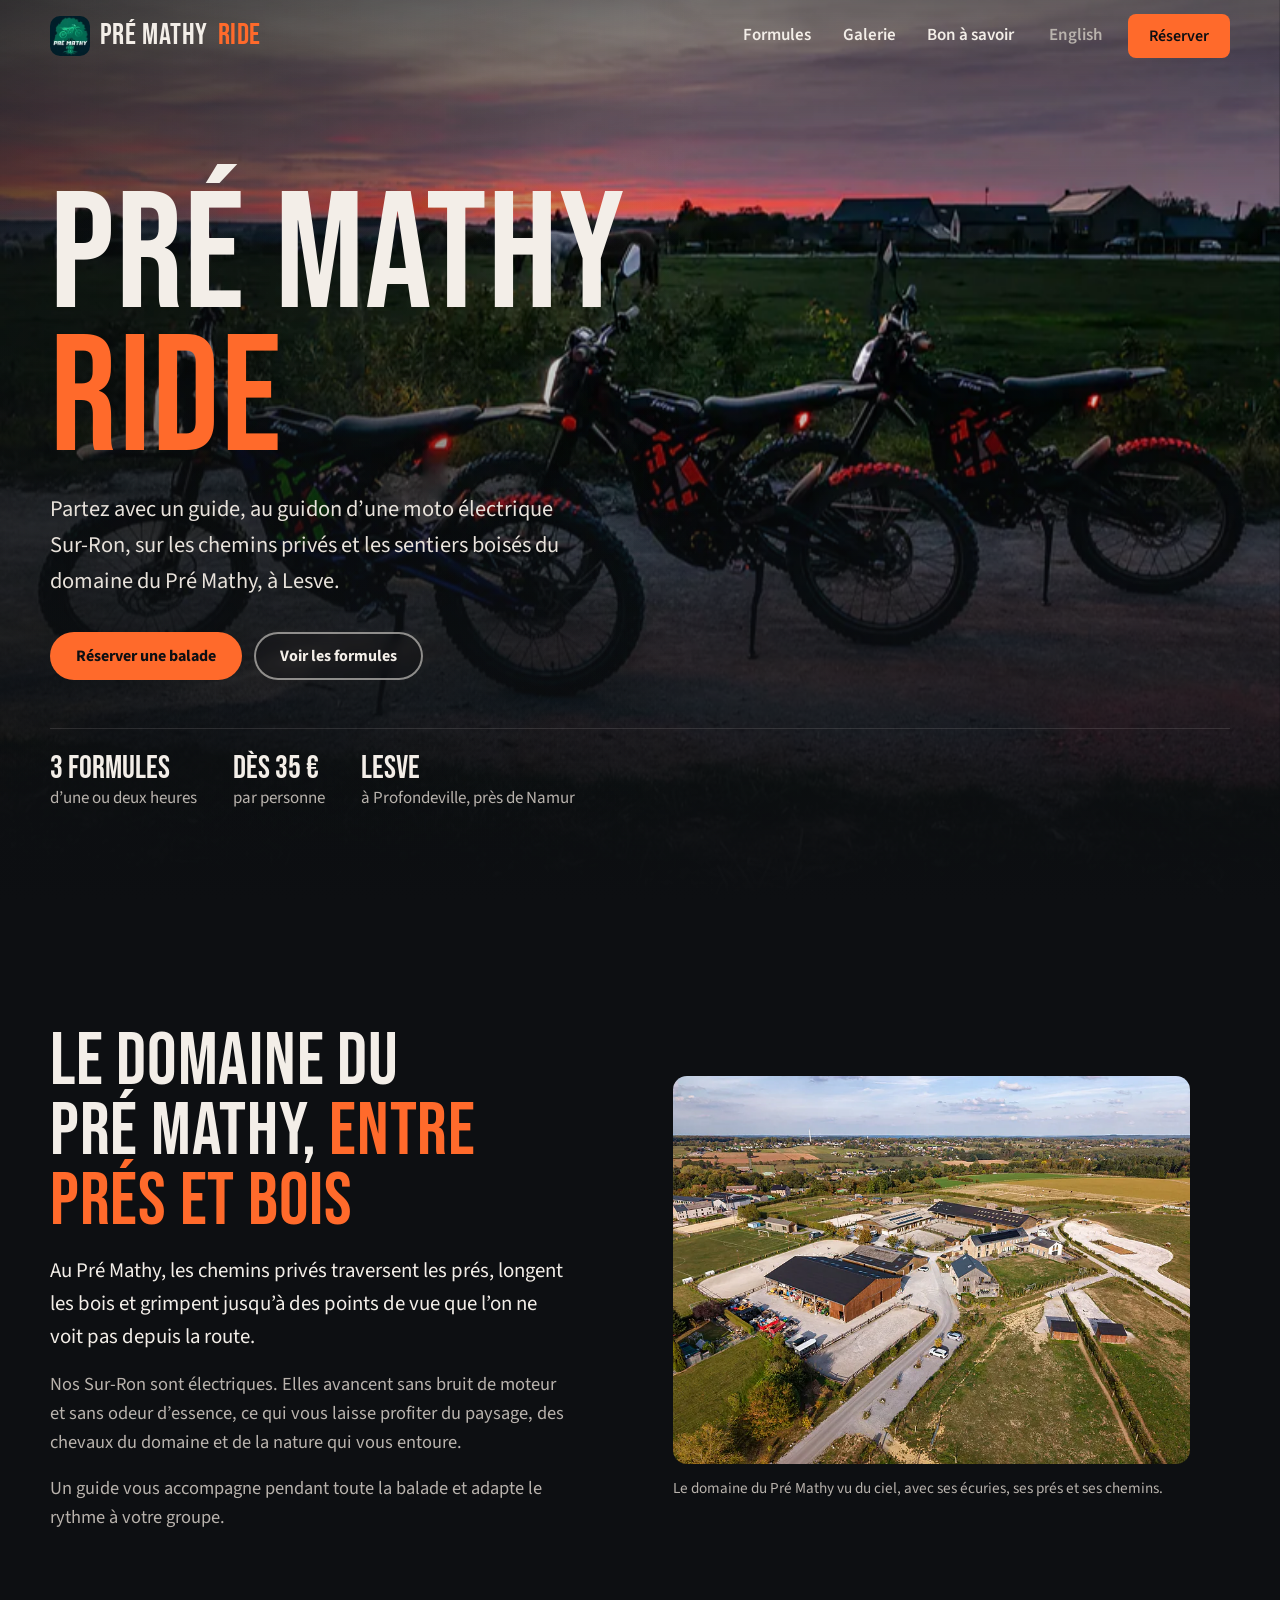
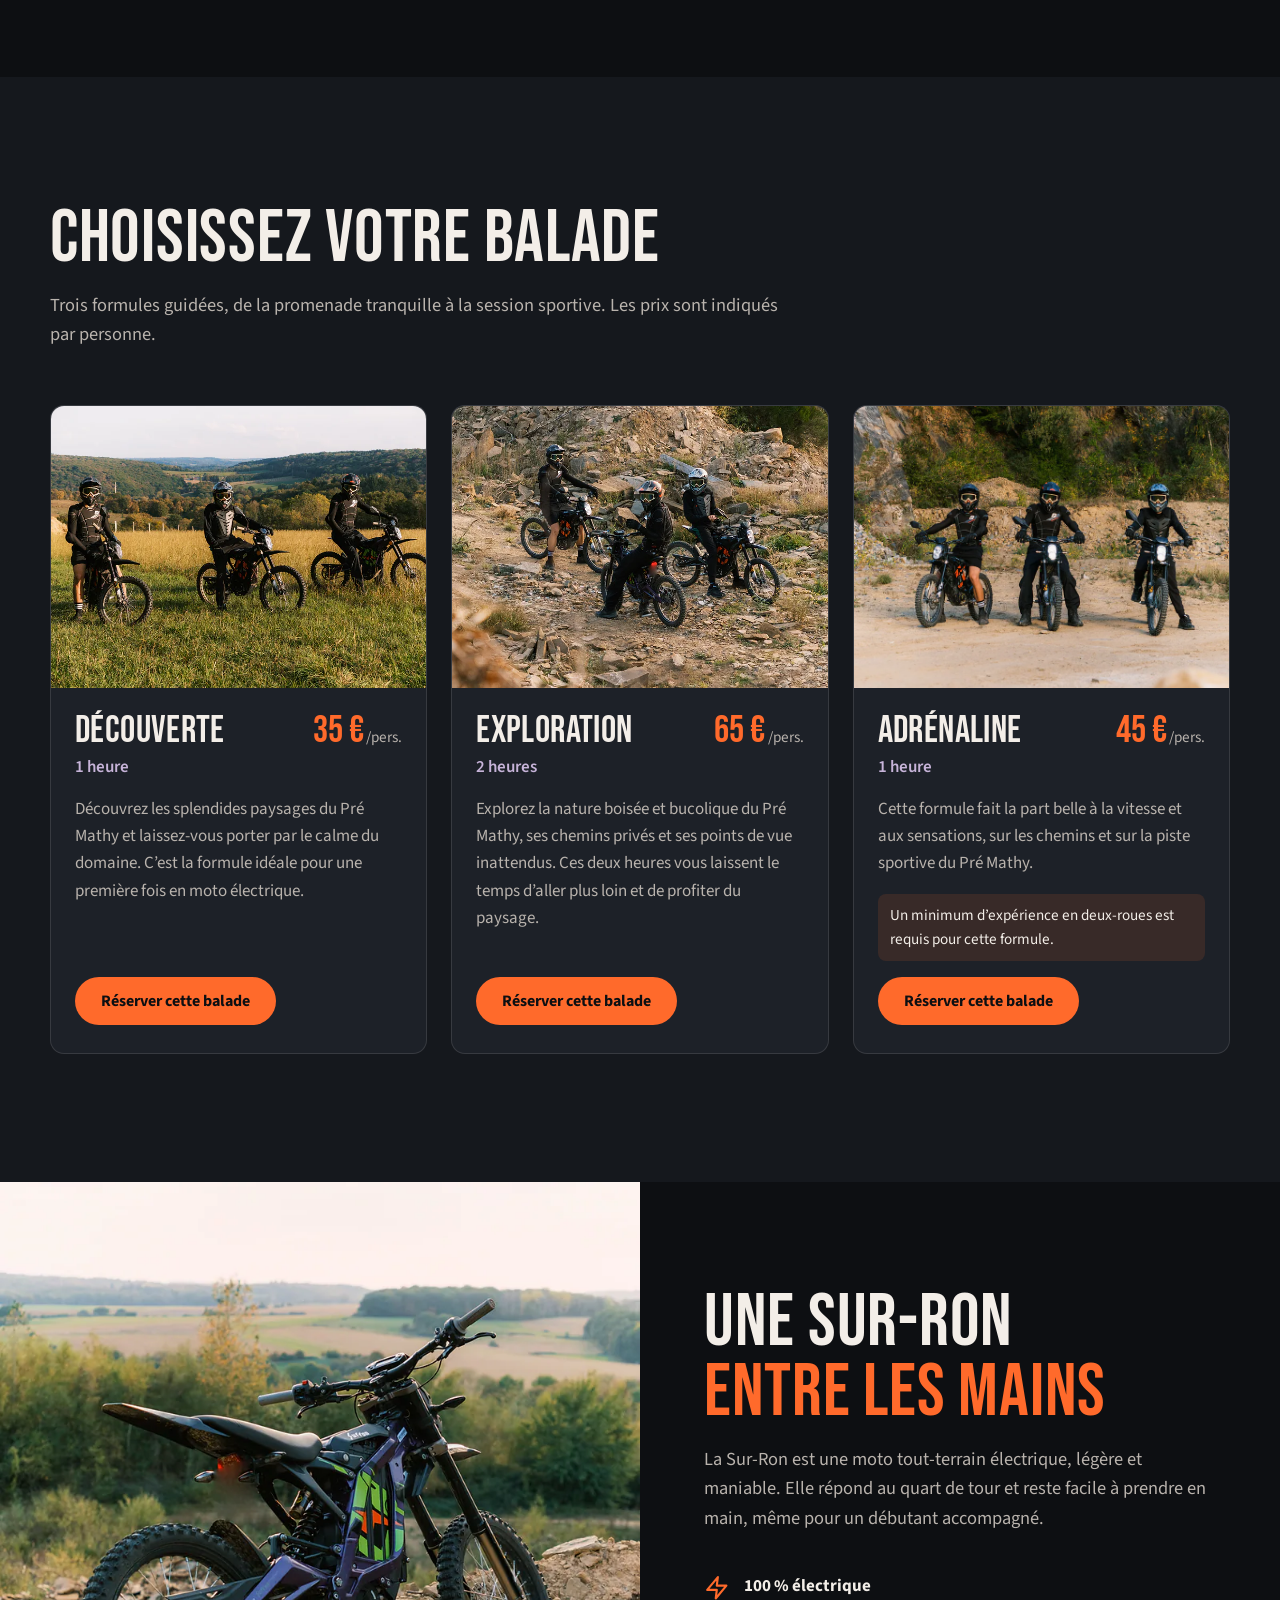
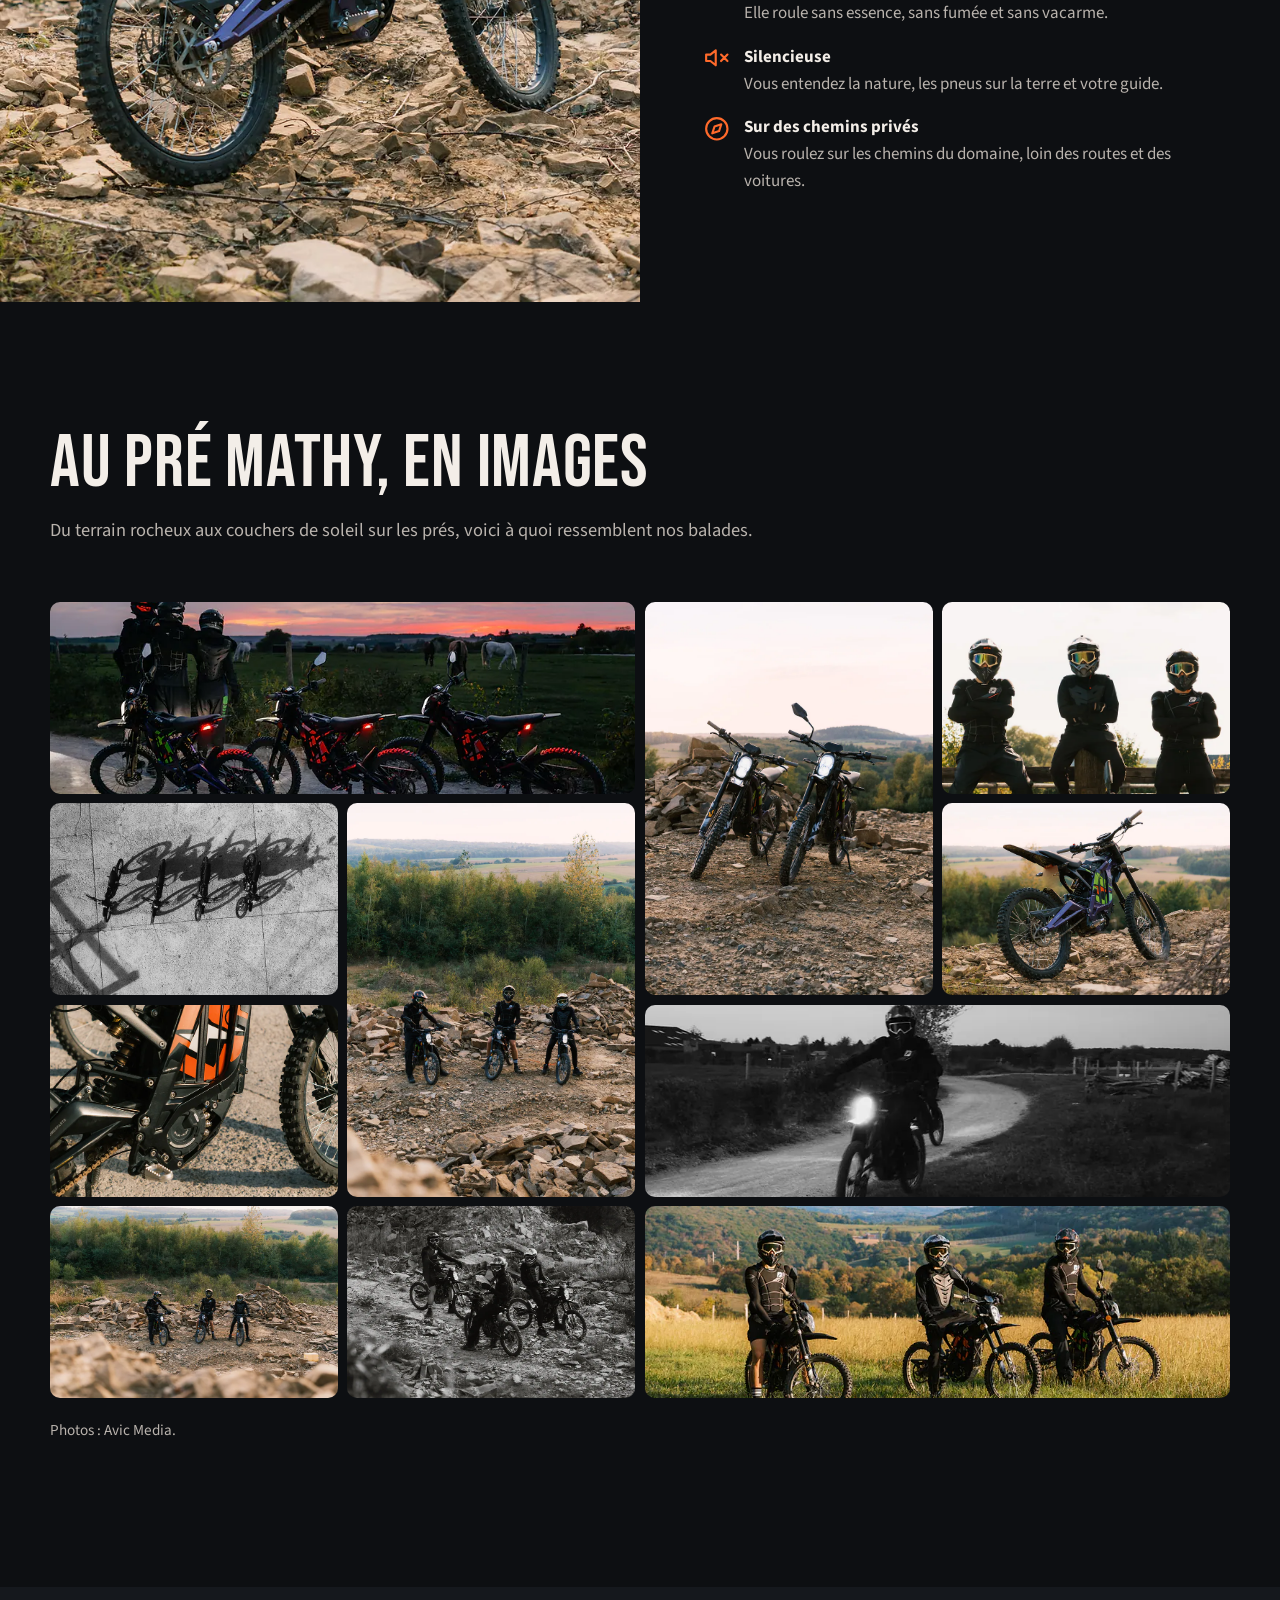
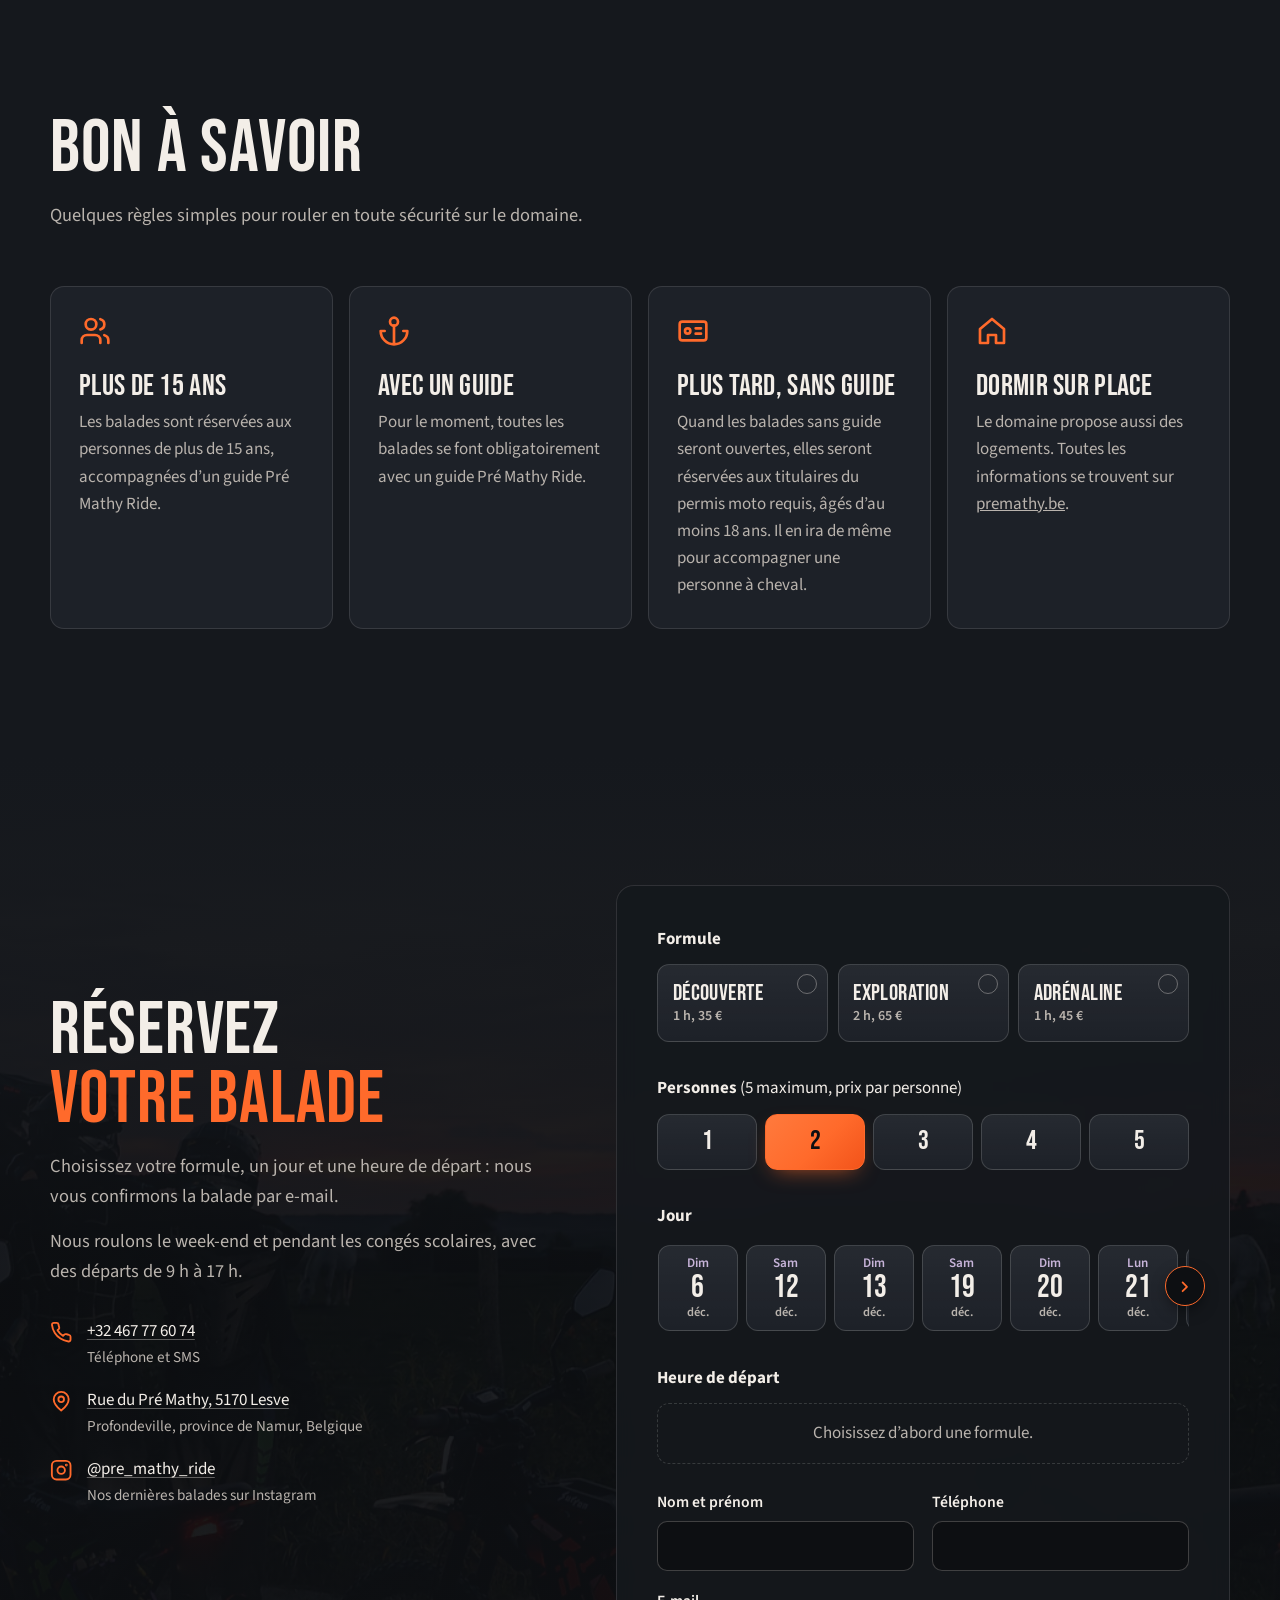
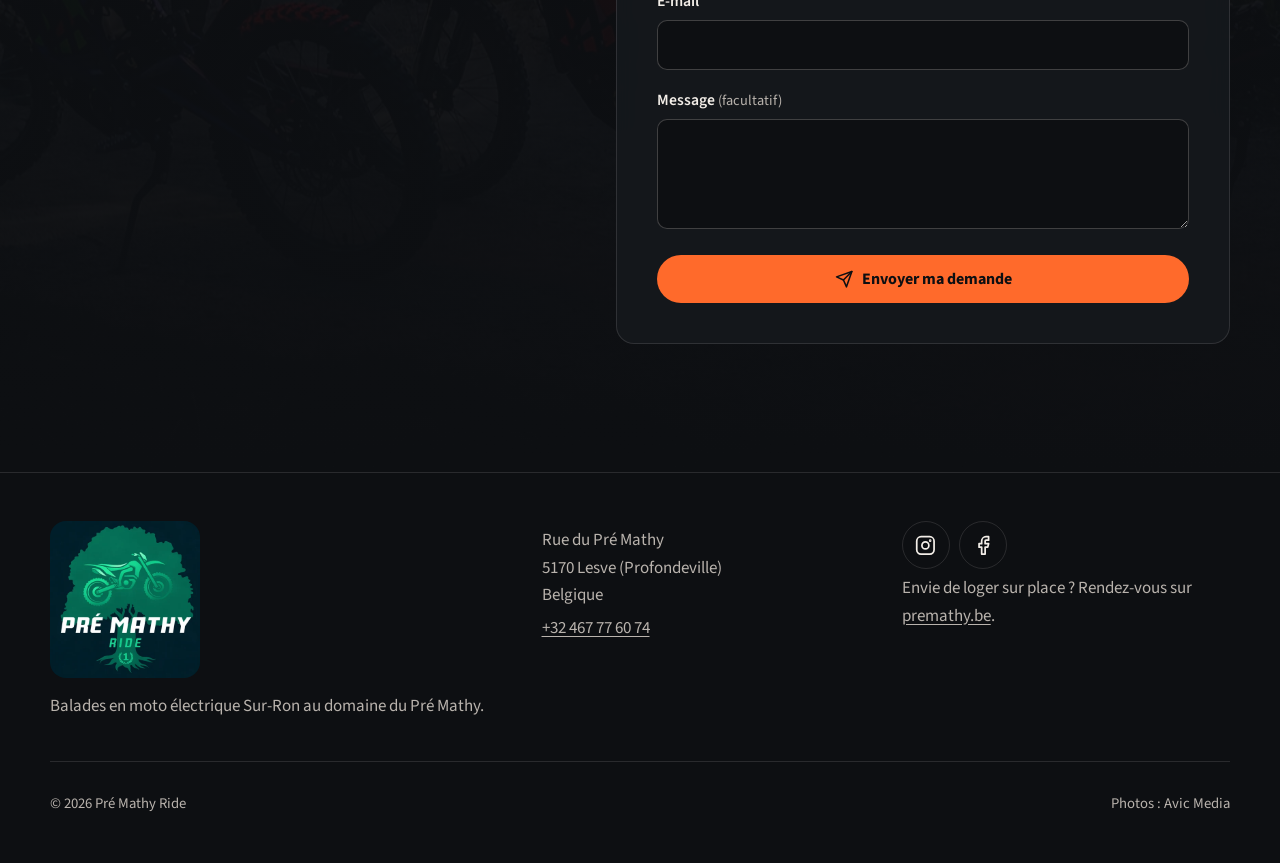
==== commit 1ac90b8e: "Relecture : titres et textes corrigés (FR et EN) Co-Authored-By: Claude Opus 5.5 <noreply@anthropic." ====
--- a/index.html
+++ b/index.html
@@ -85,7 +85,7 @@
     <section class="section" aria-labelledby="domaine-titre">
       <div class="wrap domain">
         <div class="domain-text reveal">
-          <h2 id="domaine-titre">Le domaine du Pré Mathy, <span class="accent">vu depuis la selle</span></h2>
+          <h2 id="domaine-titre">Le domaine du Pré Mathy, <span class="accent">entre prés et bois</span></h2>
           <p>Au Pré Mathy, les chemins privés traversent les prés, longent les bois et grimpent jusqu’à des points de vue que l’on ne voit pas depuis la route.</p>
           <p>Nos Sur-Ron sont électriques. Elles avancent sans bruit de moteur et sans odeur d’essence, ce qui vous laisse profiter du paysage, des chevaux du domaine et de la nature qui vous entoure.</p>
           <p>Un guide vous accompagne pendant toute la balade et adapte le rythme à votre groupe.</p>
@@ -128,7 +128,7 @@
           </article>
           <article class="ride reveal reveal-delay-2">
             <div class="ride-photo">
-              <img src="/img/pmr-26-800.webp" srcset="/img/pmr-26-800.webp 800w, /img/pmr-26-1600.webp 1600w, /img/pmr-26-2400.webp 2400w" sizes="(min-width: 900px) 380px, 100vw" width="800" height="1200" loading="lazy" alt="Trois pilotes casqués debout à côté de leurs Sur-Ron sur un terrain rocheux">
+              <img src="/img/pmr-26-800.webp" srcset="/img/pmr-26-800.webp 800w, /img/pmr-26-1600.webp 1600w, /img/pmr-26-2400.webp 2400w" sizes="(min-width: 900px) 380px, 100vw" width="800" height="1200" loading="lazy" alt="Trois pilotes casqués sur leurs Sur-Ron, devant une paroi rocheuse">
             </div>
             <div class="ride-body">
               <div class="ride-meta"><h3>Adrénaline</h3><p class="ride-price">45&nbsp;€<small>/pers.</small></p></div>
@@ -174,13 +174,13 @@
         </div>
         <div class="gallery-grid" id="gallery">
           <button class="wide" type="button" data-full="/img/pmr-50-2400.webp"><img src="/img/pmr-50-800.webp" width="800" height="533" loading="lazy" alt="Pilotes et Sur-Ron réunis sur un chemin au coucher du soleil"></button>
-          <button class="tall" type="button" data-full="/img/pmr-29-2400.webp"><img src="/img/pmr-29-800.webp" width="800" height="1200" loading="lazy" alt="Deux Sur-Ron phares allumés sur un tas de pierres, devant les collines boisées"></button>
+          <button class="tall" type="button" data-full="/img/pmr-29-2400.webp"><img src="/img/pmr-29-800.webp" width="800" height="1200" loading="lazy" alt="Deux Sur-Ron aux phares allumés, sur un tas de pierres, devant les collines boisées"></button>
           <button type="button" data-full="/img/pmr-13-2400.webp"><img src="/img/pmr-13-800.webp" width="800" height="450" loading="lazy" alt="Trois pilotes casqués, bras croisés, devant les arbres"></button>
           <button type="button" data-full="/img/pmr-18-2400.webp"><img src="/img/pmr-18-800.webp" width="800" height="600" loading="lazy" alt="Ombres de motos et de pilotes projetées sur le gravier, en noir et blanc"></button>
           <button class="tall" type="button" data-full="/img/pmr-42-2400.webp"><img src="/img/pmr-42-800.webp" width="800" height="1200" loading="lazy" alt="Trois pilotes et leurs Sur-Ron sur un terrain rocheux, sous un ciel dégagé"></button>
           <button type="button" data-full="/img/pmr-35-2400.webp"><img src="/img/pmr-35-800.webp" width="800" height="533" loading="lazy" alt="Une Sur-Ron sur les rochers, face aux champs et aux bois"></button>
           <button type="button" data-full="/img/pmr-08-2400.webp"><img src="/img/pmr-08-800.webp" width="800" height="599" loading="lazy" alt="Détail d’une Sur-Ron&nbsp;: roue, suspension et carénage orange"></button>
-          <button class="wide" type="button" data-full="/img/pmr-51-2400.webp"><img src="/img/pmr-51-800.webp" width="800" height="533" loading="lazy" alt="Un pilote phare allumé sur un chemin de nuit, en noir et blanc"></button>
+          <button class="wide" type="button" data-full="/img/pmr-51-2400.webp"><img src="/img/pmr-51-800.webp" width="800" height="533" loading="lazy" alt="Un pilote, phare allumé, sur un chemin à la tombée de la nuit, en noir et blanc"></button>
           <button type="button" data-full="/img/pmr-41-2400.webp"><img src="/img/pmr-41-800.webp" width="800" height="533" loading="lazy" alt="Trois pilotes alignés sur leurs motos au milieu d’un terrain de pierres"></button>
           <button type="button" data-full="/img/pmr-37-2400.webp"><img src="/img/pmr-37-800.webp" width="800" height="533" loading="lazy" alt="Pilotes en Sur-Ron sur un sentier rocheux, en noir et blanc"></button>
           <button class="wide" type="button" data-full="/img/pmr-20-2400.webp"><img src="/img/pmr-20-800.webp" width="800" height="533" loading="lazy" alt="Trois pilotes sur leurs Sur-Ron dans un champ, avec la vallée en arrière-plan"></button>
@@ -198,18 +198,18 @@
         <div class="info-grid">
           <div class="info reveal">
             <svg viewBox="0 0 24 24" fill="none" stroke="currentColor" stroke-width="2" stroke-linecap="round" stroke-linejoin="round" aria-hidden="true"><path d="M16 21v-2a4 4 0 0 0-4-4H6a4 4 0 0 0-4 4v2"/><circle cx="9" cy="7" r="4"/><path d="M22 21v-2a4 4 0 0 0-3-3.87M16 3.13a4 4 0 0 1 0 7.75"/></svg>
-            <h3>Dès 15 ans</h3>
+            <h3>Plus de 15 ans</h3>
             <p>Les balades sont réservées aux personnes de plus de 15 ans, accompagnées d’un guide Pré Mathy Ride.</p>
           </div>
           <div class="info reveal reveal-delay-1">
             <svg viewBox="0 0 24 24" fill="none" stroke="currentColor" stroke-width="2" stroke-linecap="round" stroke-linejoin="round" aria-hidden="true"><circle cx="12" cy="5" r="3"/><path d="M12 22V8M5 12H2a10 10 0 0 0 20 0h-3"/></svg>
             <h3>Avec un guide</h3>
-            <p>Pour le moment, toutes les balades se font obligatoirement avec un guide.</p>
+            <p>Pour le moment, toutes les balades se font obligatoirement avec un guide Pré Mathy Ride.</p>
           </div>
           <div class="info reveal reveal-delay-2">
             <svg viewBox="0 0 24 24" fill="none" stroke="currentColor" stroke-width="2" stroke-linecap="round" stroke-linejoin="round" aria-hidden="true"><rect x="2" y="5" width="20" height="14" rx="2"/><circle cx="8" cy="12" r="2"/><path d="M14 10h4M14 14h4"/></svg>
-            <h3>Rouler sans guide</h3>
-            <p>Vous souhaitez rouler sans guide, ou accompagner une personne à cheval&nbsp;? C’est possible si vous avez le permis moto requis et au moins 18 ans.</p>
+            <h3>Plus tard, sans guide</h3>
+            <p>Quand les balades sans guide seront ouvertes, elles seront réservées aux titulaires du permis moto requis, âgés d’au moins 18 ans. Il en ira de même pour accompagner une personne à cheval.</p>
           </div>
           <div class="info reveal">
             <svg viewBox="0 0 24 24" fill="none" stroke="currentColor" stroke-width="2" stroke-linecap="round" stroke-linejoin="round" aria-hidden="true"><path d="M3 10.5 12 3l9 7.5V21h-6v-6H9v6H3z"/></svg>
@@ -230,7 +230,7 @@
           <ul class="contact-list">
             <li>
               <svg viewBox="0 0 24 24" fill="none" stroke="currentColor" stroke-width="2" stroke-linecap="round" stroke-linejoin="round" aria-hidden="true"><path d="M22 16.92v3a2 2 0 0 1-2.18 2 19.8 19.8 0 0 1-8.63-3.07 19.5 19.5 0 0 1-6-6A19.8 19.8 0 0 1 2.12 4.18 2 2 0 0 1 4.11 2h3a2 2 0 0 1 2 1.72c.13.96.36 1.9.7 2.81a2 2 0 0 1-.45 2.11L8.09 9.91a16 16 0 0 0 6 6l1.27-1.27a2 2 0 0 1 2.11-.45c.9.34 1.85.57 2.81.7A2 2 0 0 1 22 16.92z"/></svg>
-              <div><a href="tel:+32467776074">+32 467 77 60 74</a><small>Téléphone, SMS et WhatsApp</small></div>
+              <div><a href="tel:+32467776074">+32 467 77 60 74</a><small>Téléphone et SMS</small></div>
             </li>
             <li>
               <svg viewBox="0 0 24 24" fill="none" stroke="currentColor" stroke-width="2" stroke-linecap="round" stroke-linejoin="round" aria-hidden="true"><path d="M20 10c0 6-8 12-8 12s-8-6-8-12a8 8 0 0 1 16 0z"/><circle cx="12" cy="10" r="3"/></svg>
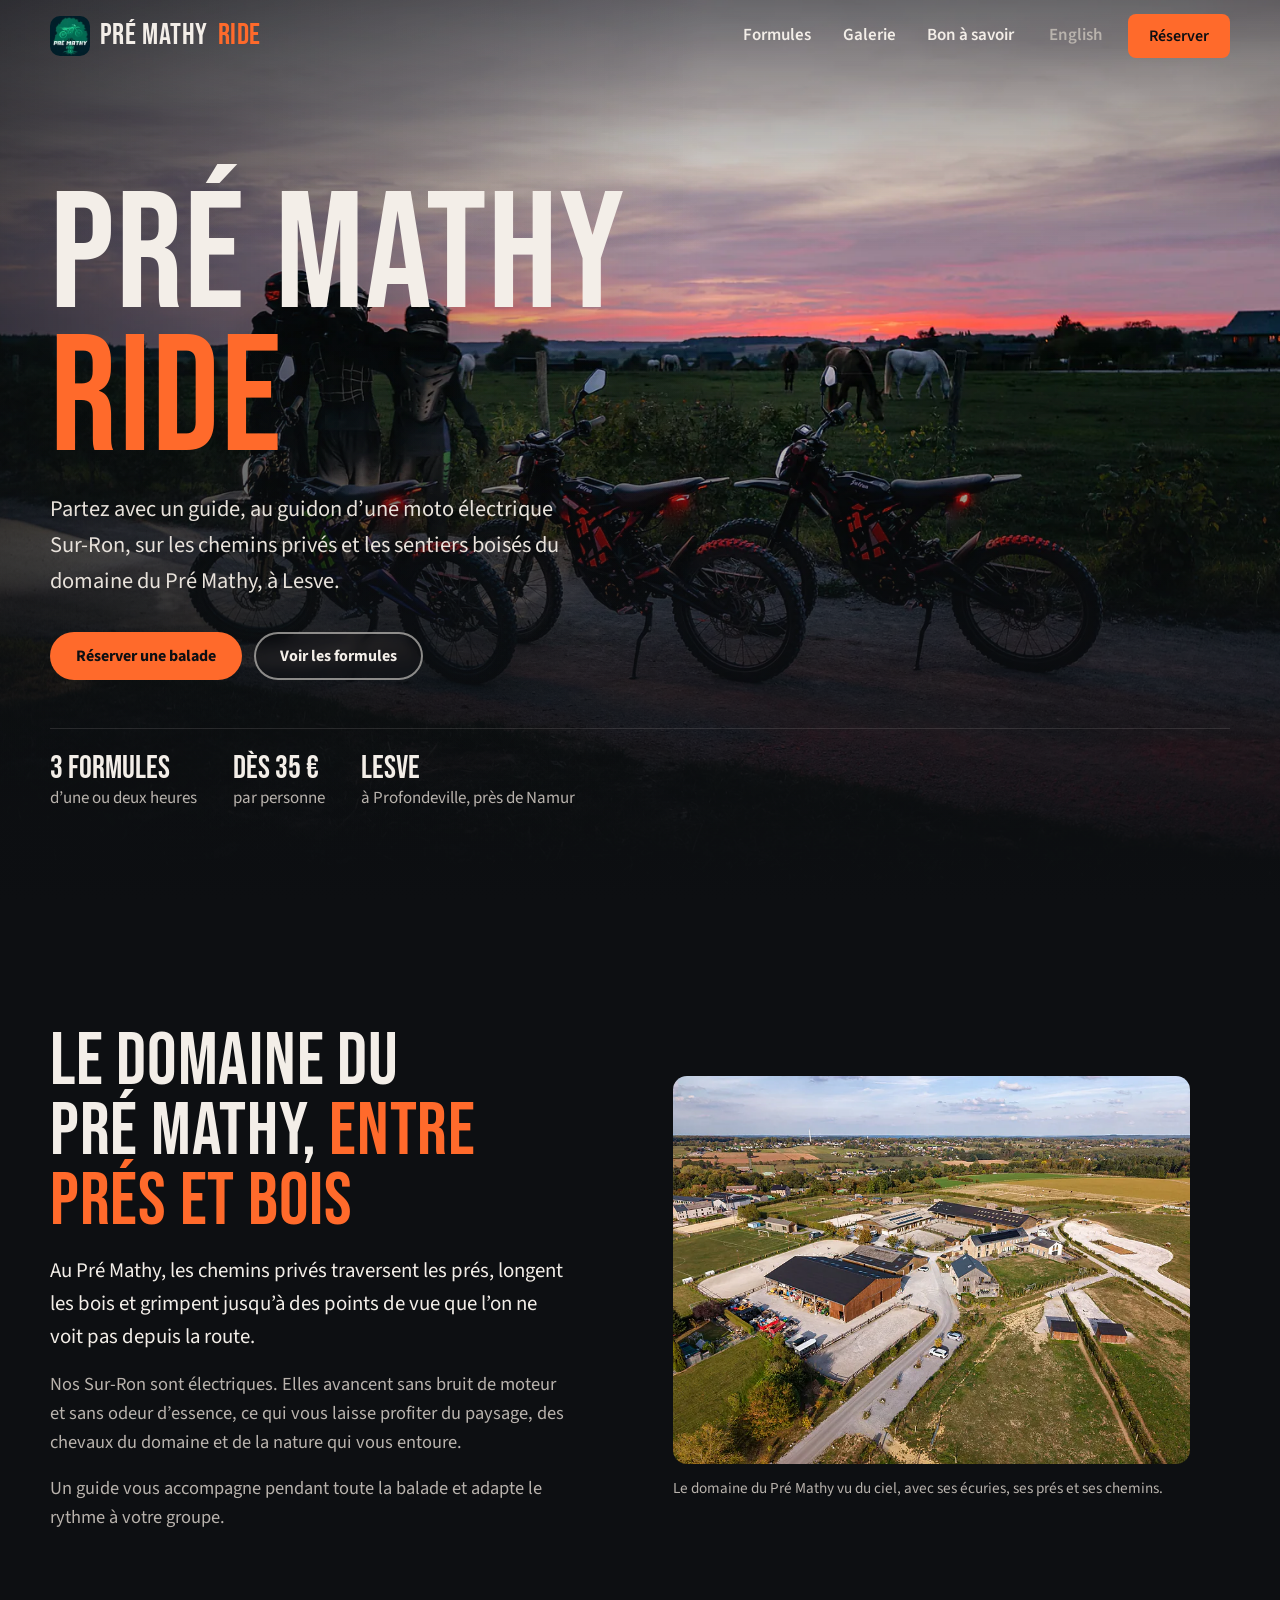
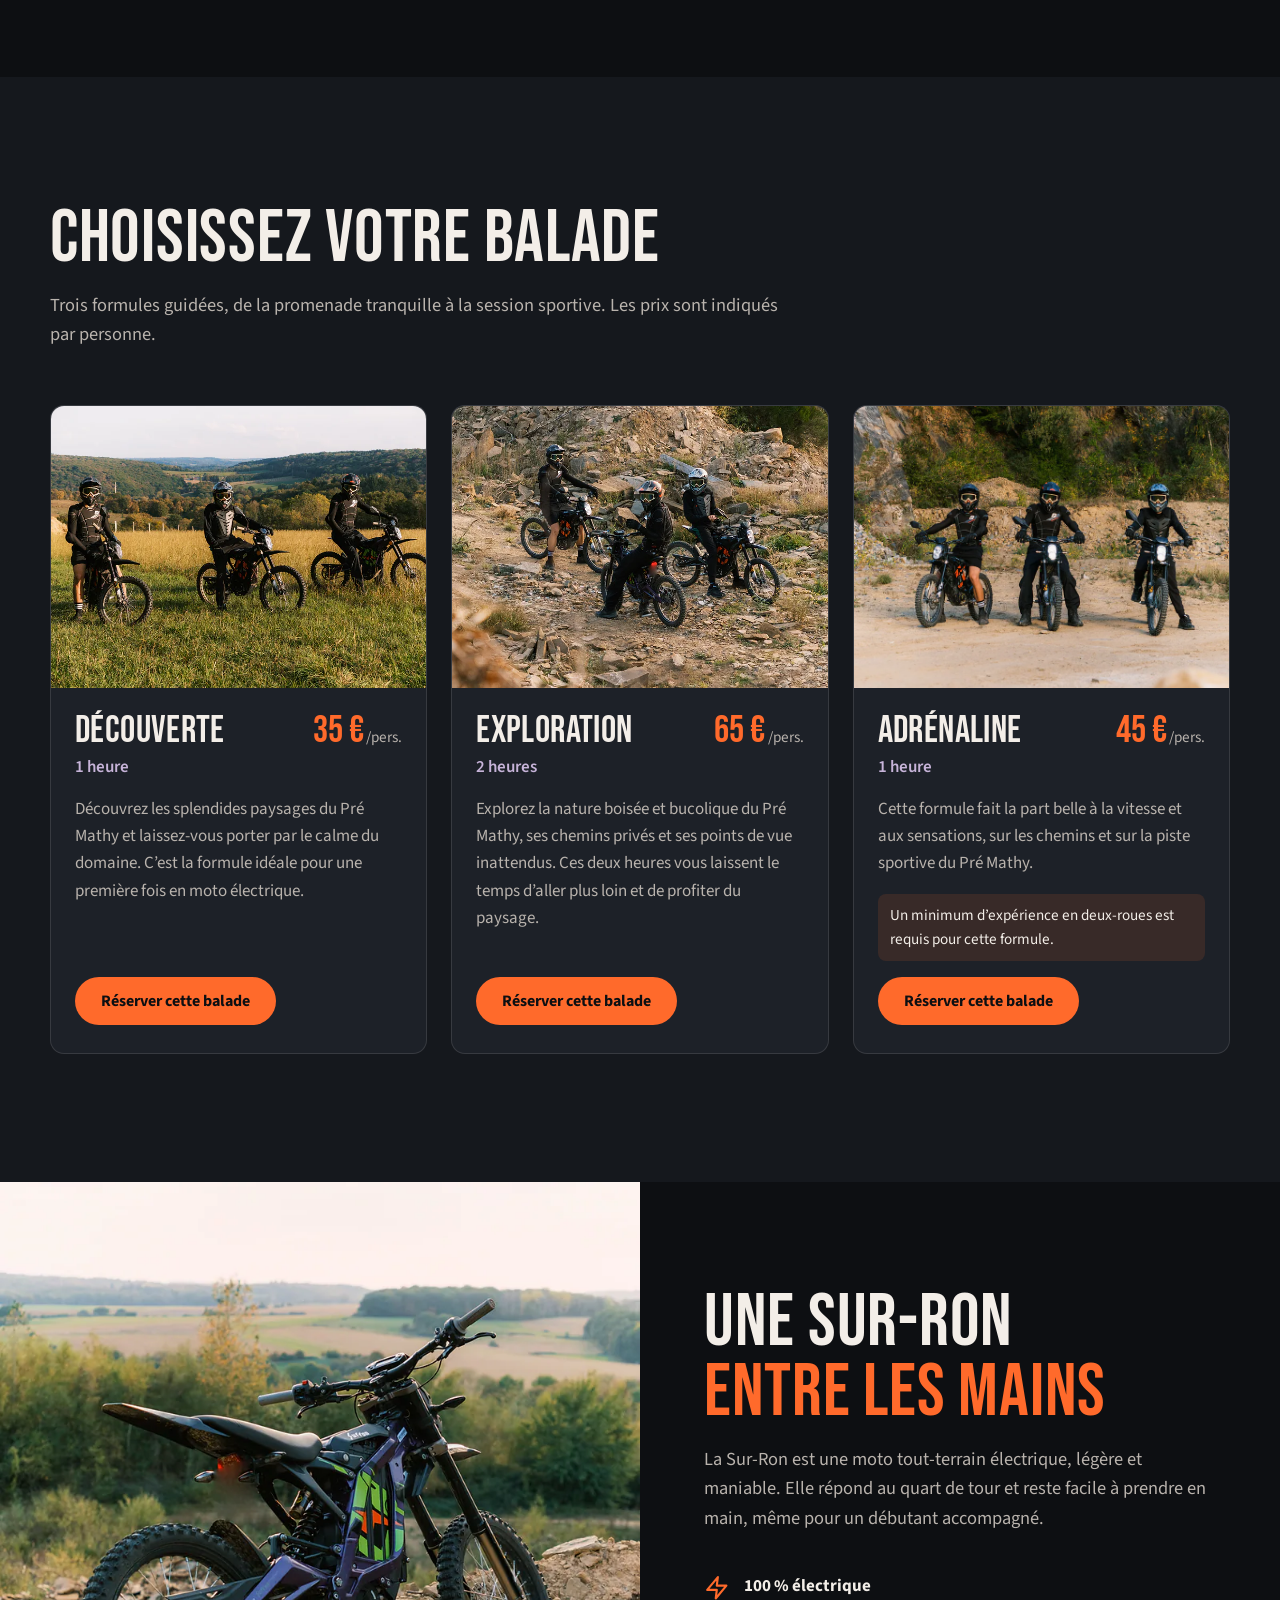
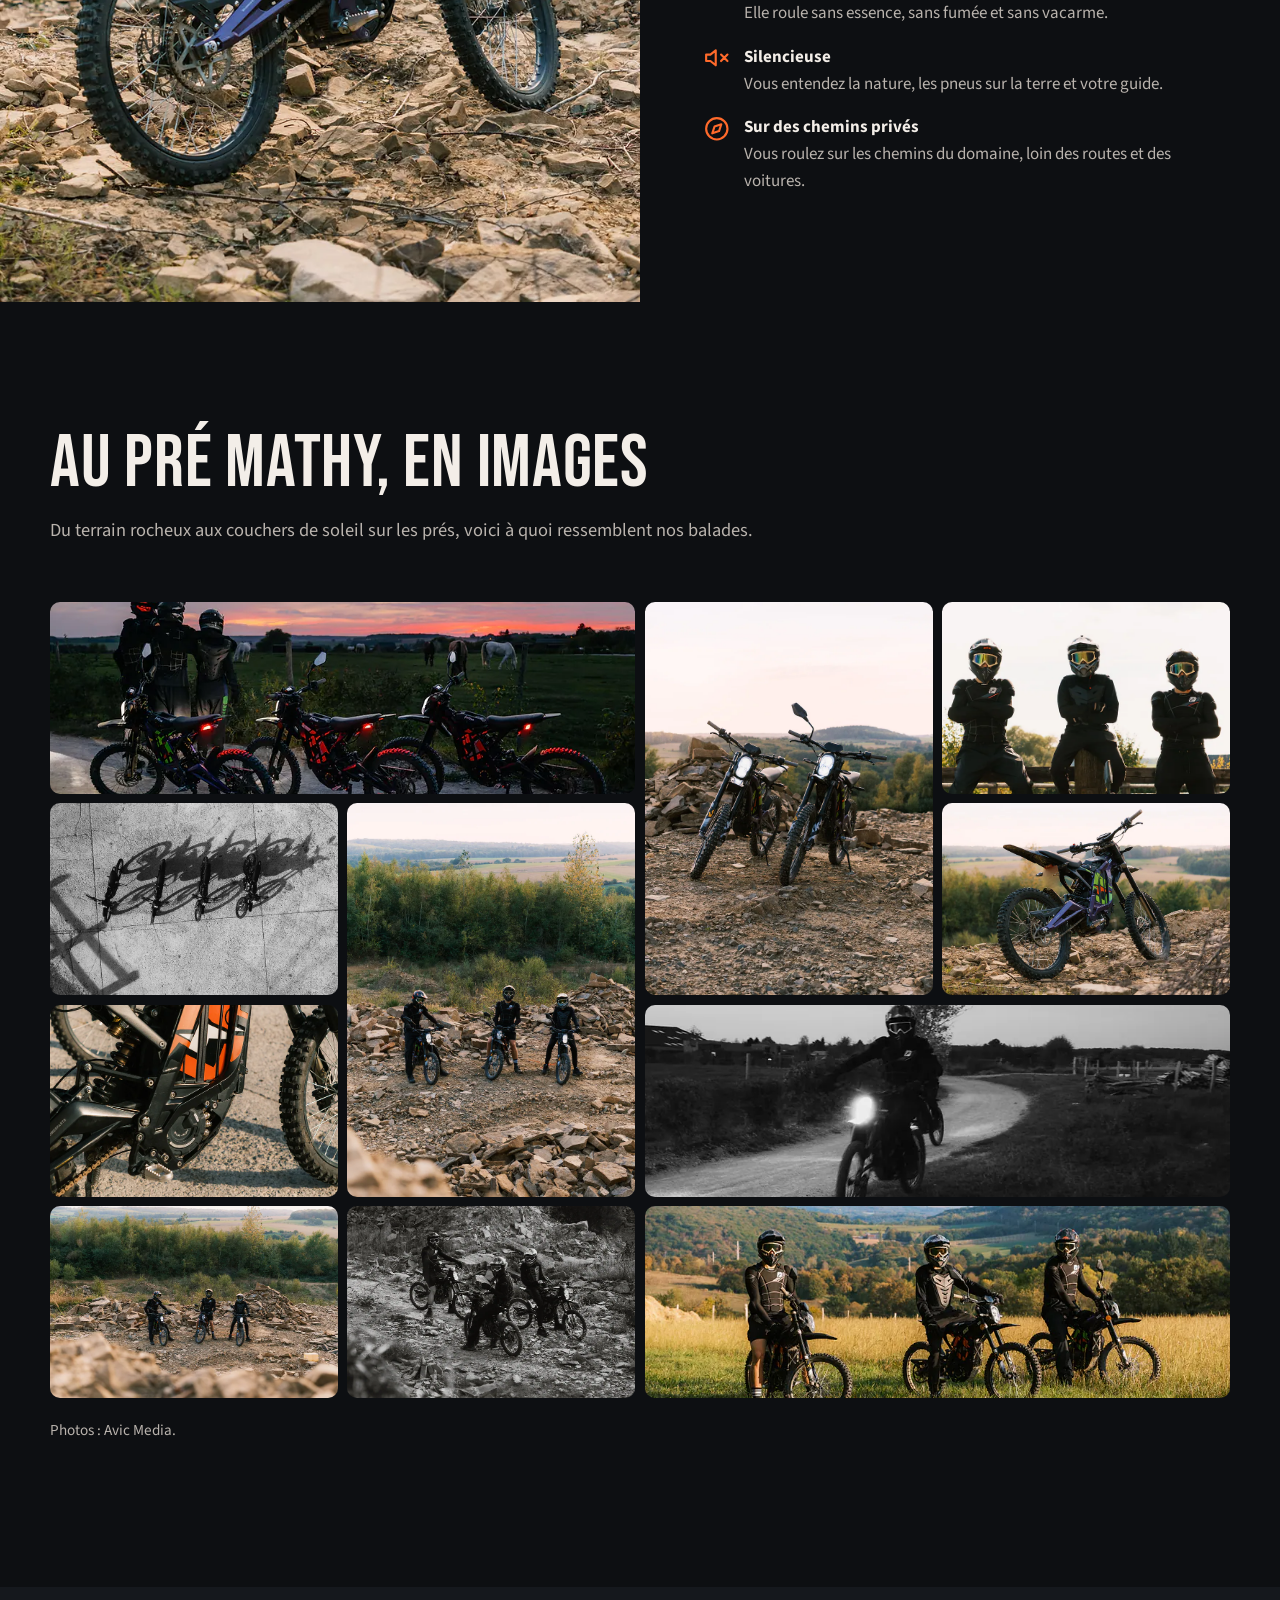
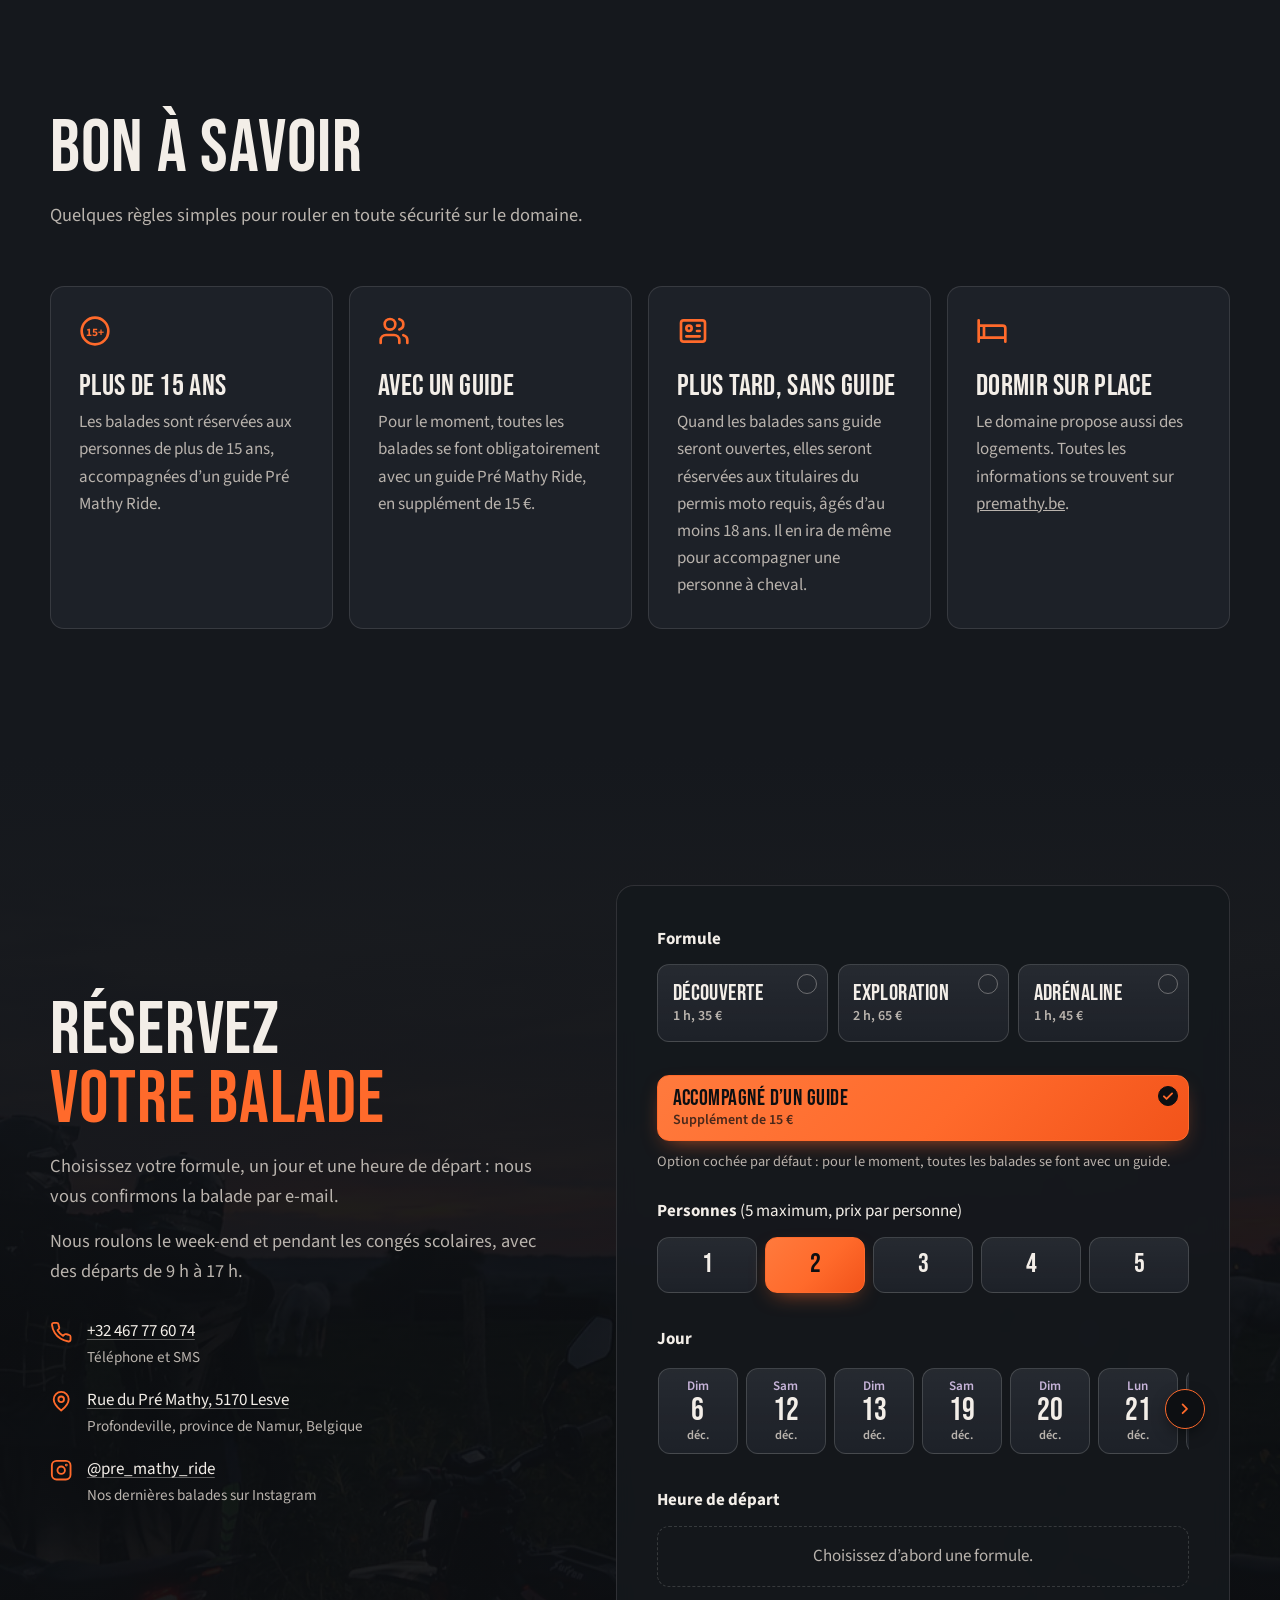
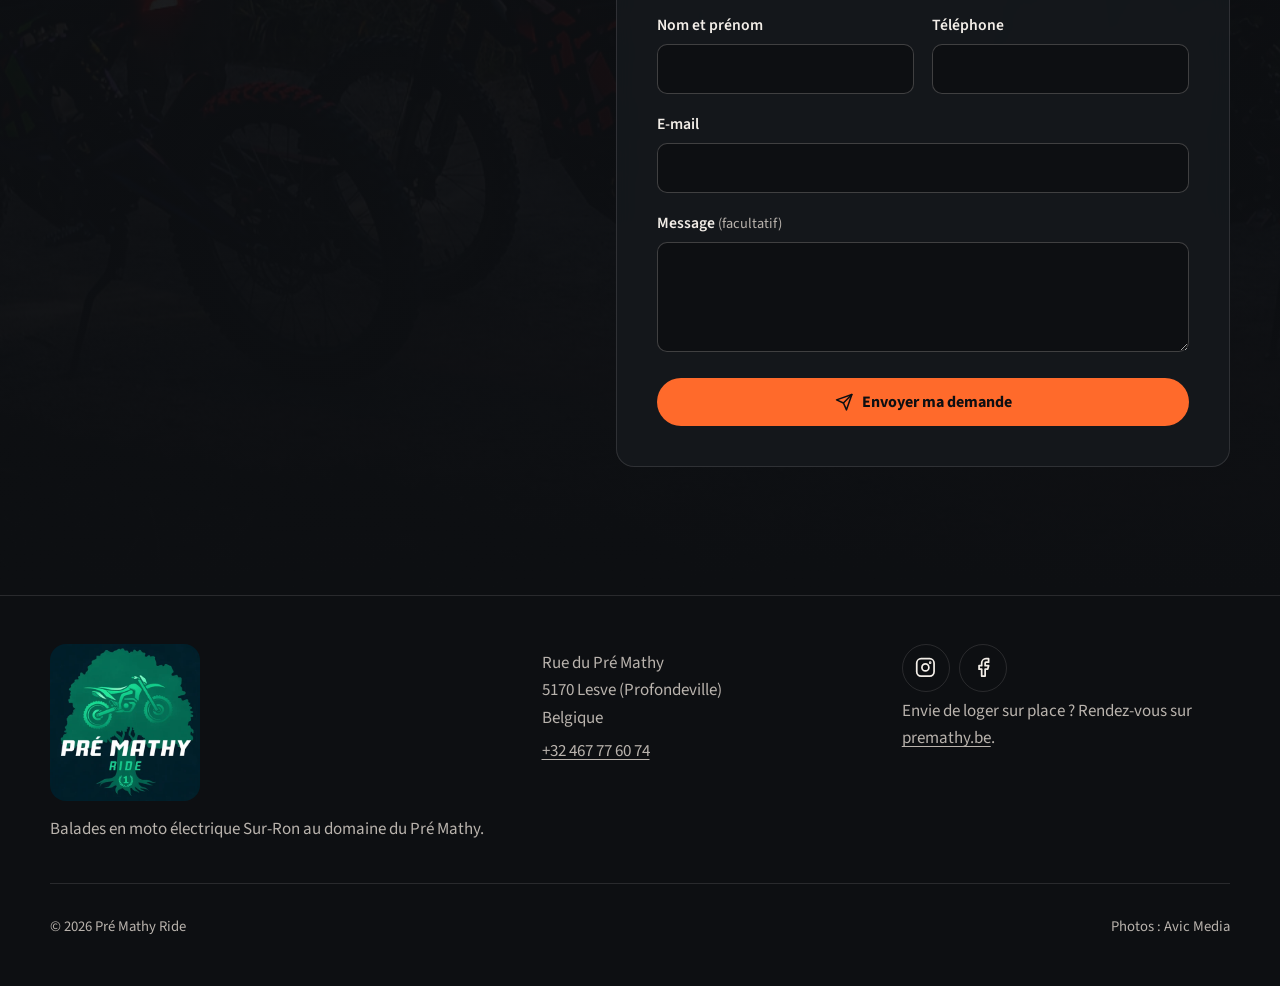
==== commit a0e317d9: "Option guide cochée par défaut (+15 €), icônes de Bon à savoir revues, page figée horizontalement su" ====
--- a/index.html
+++ b/index.html
@@ -197,22 +197,22 @@
         </div>
         <div class="info-grid">
           <div class="info reveal">
-            <svg viewBox="0 0 24 24" fill="none" stroke="currentColor" stroke-width="2" stroke-linecap="round" stroke-linejoin="round" aria-hidden="true"><path d="M16 21v-2a4 4 0 0 0-4-4H6a4 4 0 0 0-4 4v2"/><circle cx="9" cy="7" r="4"/><path d="M22 21v-2a4 4 0 0 0-3-3.87M16 3.13a4 4 0 0 1 0 7.75"/></svg>
+            <svg viewBox="0 0 24 24" fill="none" stroke="currentColor" stroke-width="2" stroke-linecap="round" stroke-linejoin="round" aria-hidden="true"><circle cx="12" cy="12" r="10"/><text x="12" y="15.4" text-anchor="middle" font-size="8.6" font-weight="700" fill="currentColor" stroke="none" font-family="'Source Sans 3', sans-serif">15+</text></svg>
             <h3>Plus de 15 ans</h3>
             <p>Les balades sont réservées aux personnes de plus de 15 ans, accompagnées d’un guide Pré Mathy Ride.</p>
           </div>
           <div class="info reveal reveal-delay-1">
-            <svg viewBox="0 0 24 24" fill="none" stroke="currentColor" stroke-width="2" stroke-linecap="round" stroke-linejoin="round" aria-hidden="true"><circle cx="12" cy="5" r="3"/><path d="M12 22V8M5 12H2a10 10 0 0 0 20 0h-3"/></svg>
+            <svg viewBox="0 0 24 24" fill="none" stroke="currentColor" stroke-width="2" stroke-linecap="round" stroke-linejoin="round" aria-hidden="true"><path d="M16 21v-2a4 4 0 0 0-4-4H6a4 4 0 0 0-4 4v2"/><circle cx="9" cy="7" r="4"/><path d="M22 21v-2a4 4 0 0 0-3-3.87M16 3.13a4 4 0 0 1 0 7.75"/></svg>
             <h3>Avec un guide</h3>
-            <p>Pour le moment, toutes les balades se font obligatoirement avec un guide Pré Mathy Ride.</p>
+            <p>Pour le moment, toutes les balades se font obligatoirement avec un guide Pré Mathy Ride, en supplément de 15&nbsp;€.</p>
           </div>
           <div class="info reveal reveal-delay-2">
-            <svg viewBox="0 0 24 24" fill="none" stroke="currentColor" stroke-width="2" stroke-linecap="round" stroke-linejoin="round" aria-hidden="true"><rect x="2" y="5" width="20" height="14" rx="2"/><circle cx="8" cy="12" r="2"/><path d="M14 10h4M14 14h4"/></svg>
+            <svg viewBox="0 0 24 24" fill="none" stroke="currentColor" stroke-width="2" stroke-linecap="round" stroke-linejoin="round" aria-hidden="true"><rect x="3" y="4" width="18" height="16" rx="2"/><circle cx="9" cy="10" r="2"/><path d="M15 8h2M15 12h2M7 16h10"/></svg>
             <h3>Plus tard, sans guide</h3>
             <p>Quand les balades sans guide seront ouvertes, elles seront réservées aux titulaires du permis moto requis, âgés d’au moins 18 ans. Il en ira de même pour accompagner une personne à cheval.</p>
           </div>
           <div class="info reveal">
-            <svg viewBox="0 0 24 24" fill="none" stroke="currentColor" stroke-width="2" stroke-linecap="round" stroke-linejoin="round" aria-hidden="true"><path d="M3 10.5 12 3l9 7.5V21h-6v-6H9v6H3z"/></svg>
+            <svg viewBox="0 0 24 24" fill="none" stroke="currentColor" stroke-width="2" stroke-linecap="round" stroke-linejoin="round" aria-hidden="true"><path d="M2 4v16M2 8h18a2 2 0 0 1 2 2v10M2 17h20M6 8v9"/></svg>
             <h3>Dormir sur place</h3>
             <p>Le domaine propose aussi des logements. Toutes les informations se trouvent sur <a href="https://www.premathy.be/" target="_blank" rel="noopener">premathy.be</a>.</p>
           </div>
@@ -259,6 +259,16 @@
             </div>
 
             <div class="pick">
+              <input type="hidden" id="guide" name="guide" value="1">
+              <button type="button" class="tile guide-tile" id="guide-tile" aria-pressed="true" aria-disabled="true" aria-describedby="guide-note">
+                <span class="tick" aria-hidden="true"></span>
+                <span class="tile-main">Accompagné d’un guide</span>
+                <span class="tile-sub">Supplément de 15&nbsp;€</span>
+              </button>
+              <p class="guide-note" id="guide-note">Option cochée par défaut&nbsp;: pour le moment, toutes les balades se font avec un guide.</p>
+            </div>
+
+            <div class="pick">
               <p class="pick-label" id="lbl-people">Personnes <span class="hint">(5 maximum, prix par personne)</span></p>
               <div class="people-picks" id="people-picks" role="group" aria-labelledby="lbl-people">
                 <button type="button" class="tile num-tile" data-value="1" aria-pressed="false">1</button>
--- a/styles.css
+++ b/styles.css
@@ -30,7 +30,7 @@
 
 *, *::before, *::after { box-sizing: border-box; }
 
-html { scroll-behavior: smooth; scroll-padding-top: 5rem; }
+html { scroll-behavior: smooth; scroll-padding-top: 5rem; overflow-x: hidden; overscroll-behavior-x: none; }
 
 body {
   margin: 0;
@@ -39,6 +39,8 @@
   font-family: var(--body);
   font-size: 1.0625rem;
   line-height: 1.6;
+  overflow-x: clip;
+  overscroll-behavior-x: none;
   -webkit-font-smoothing: antialiased;
   text-rendering: optimizeLegibility;
 }
@@ -380,7 +382,7 @@
 .pick-label { font-weight: 700; margin: 0 0 0.7rem; }
 .pick-label .hint { font-weight: 400; }
 .pick .error { margin: 0.5rem 0 0; }
-.hp { position: absolute; left: -9999px; width: 1px; height: 1px; overflow: hidden; }
+.hp { position: absolute; left: 0; top: 0; width: 1px; height: 1px; overflow: hidden; clip-path: inset(50%); white-space: nowrap; opacity: 0; pointer-events: none; }
 .planner-status { margin: 0; color: var(--text-soft); }
 
 .tile {
@@ -474,3 +476,9 @@
 @media (prefers-reduced-motion: reduce) {
   .tile:active:not(:disabled) { transform: none; }
 }
+
+/* Option guide (cochée et verrouillée pour le moment) */
+.guide-tile { width: 100%; min-height: 64px; padding-right: 2.6rem; cursor: default; }
+.guide-tile:active:not(:disabled) { transform: none; }
+.guide-tile .tile-main { font-size: 1.4rem; }
+.guide-note { margin: 0.55rem 0 0; font-size: 0.9rem; color: var(--text-soft); }
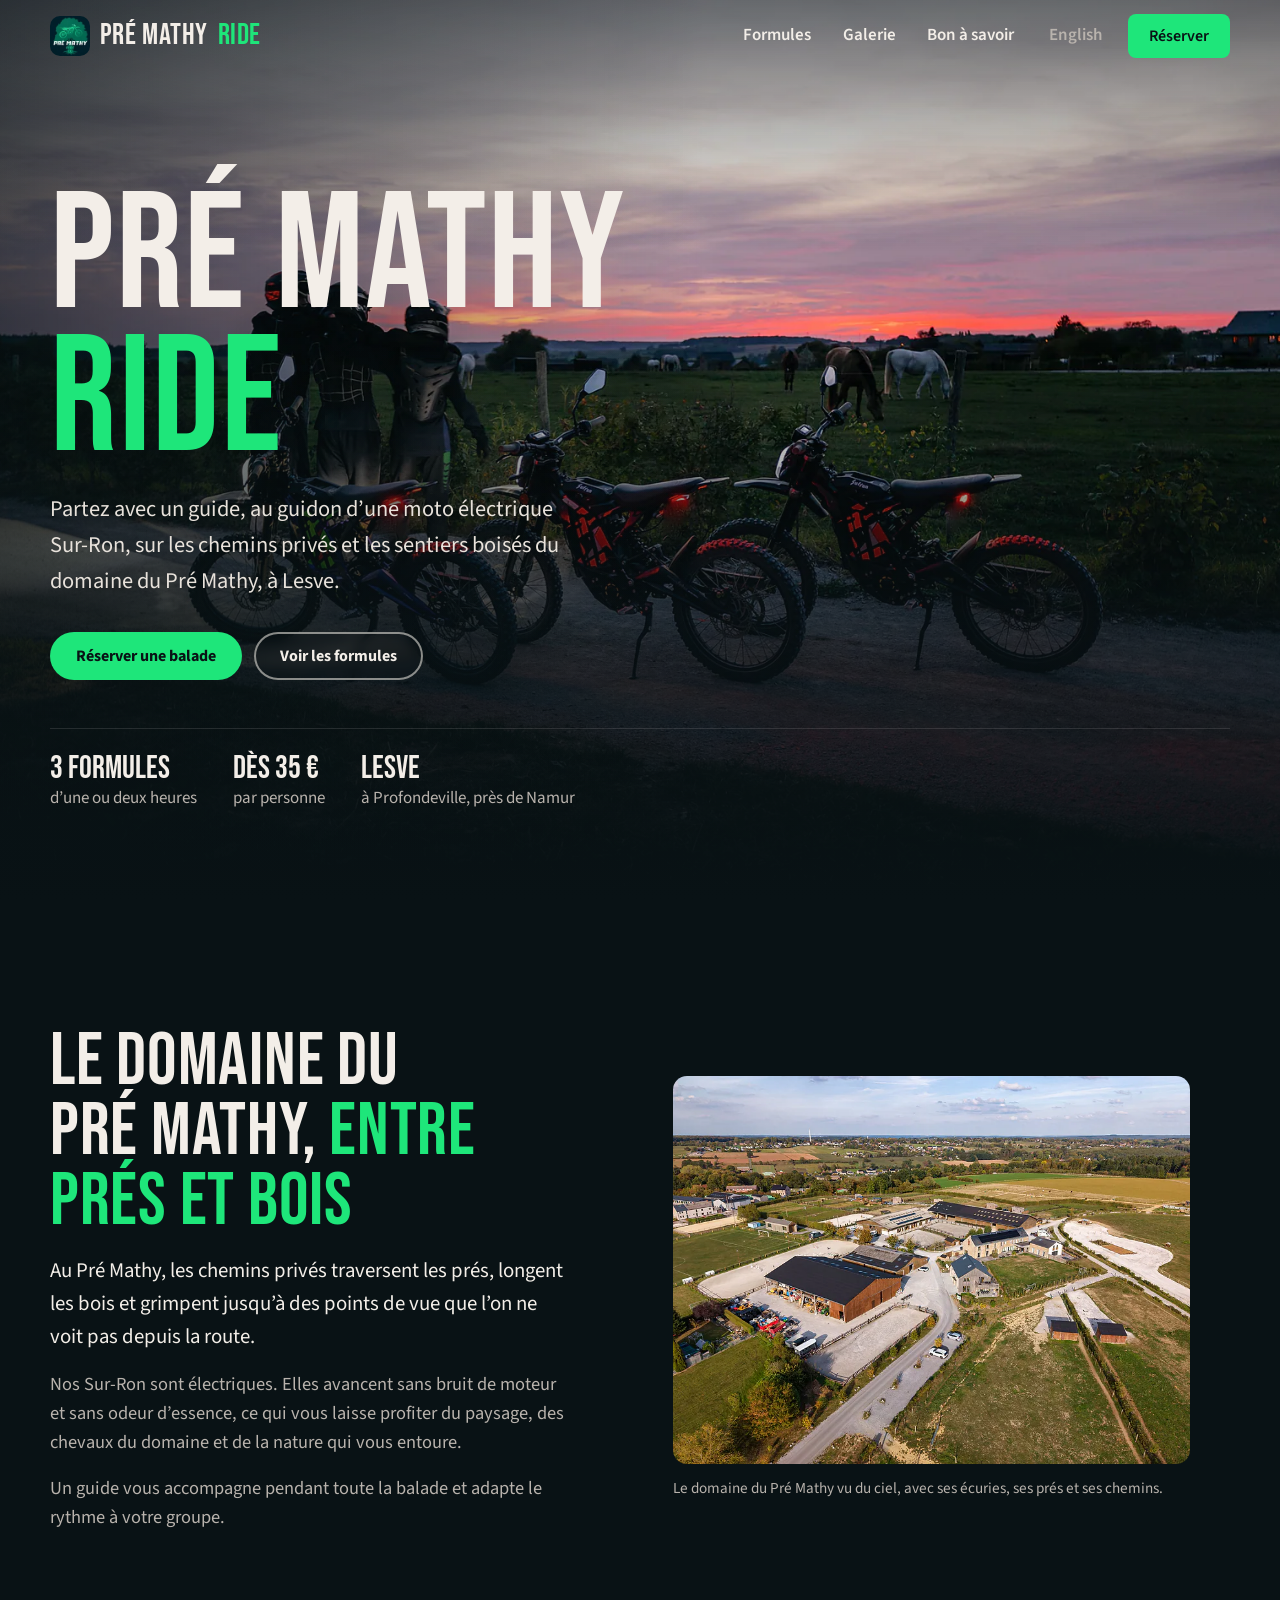
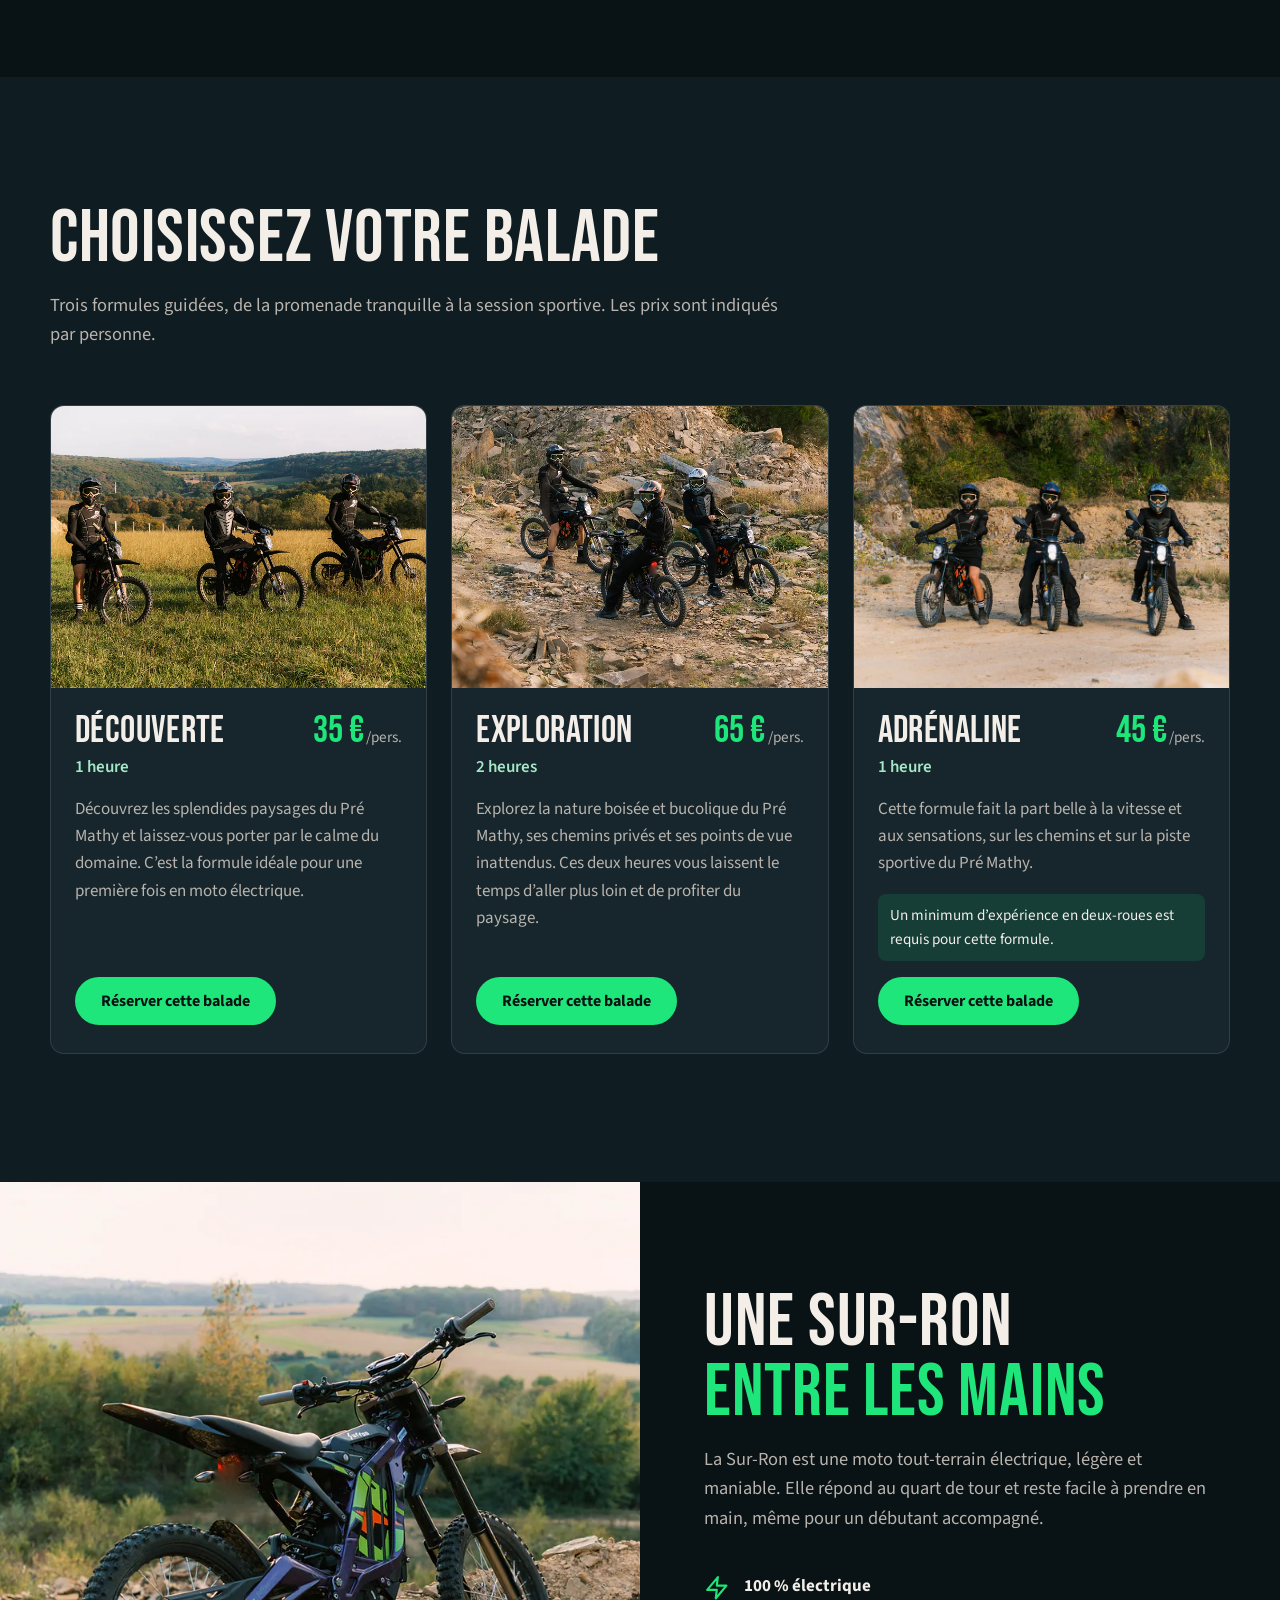
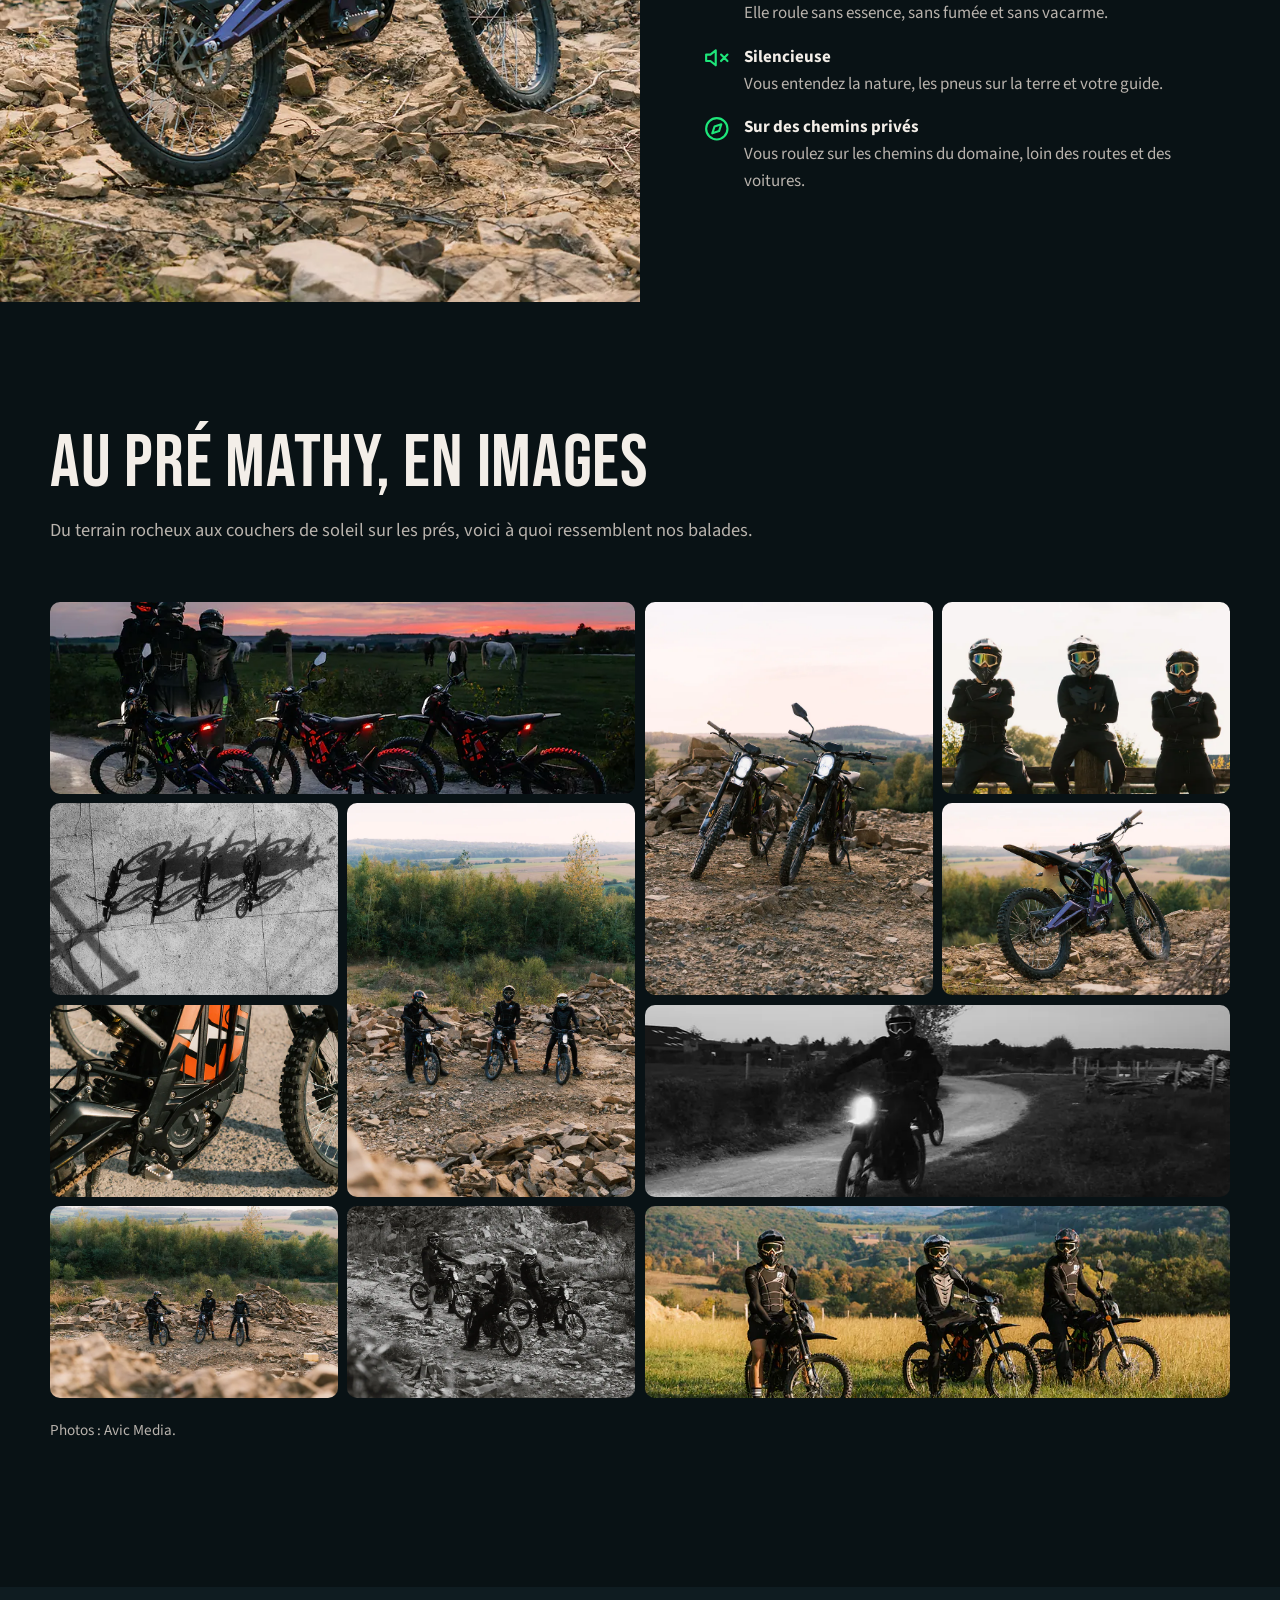
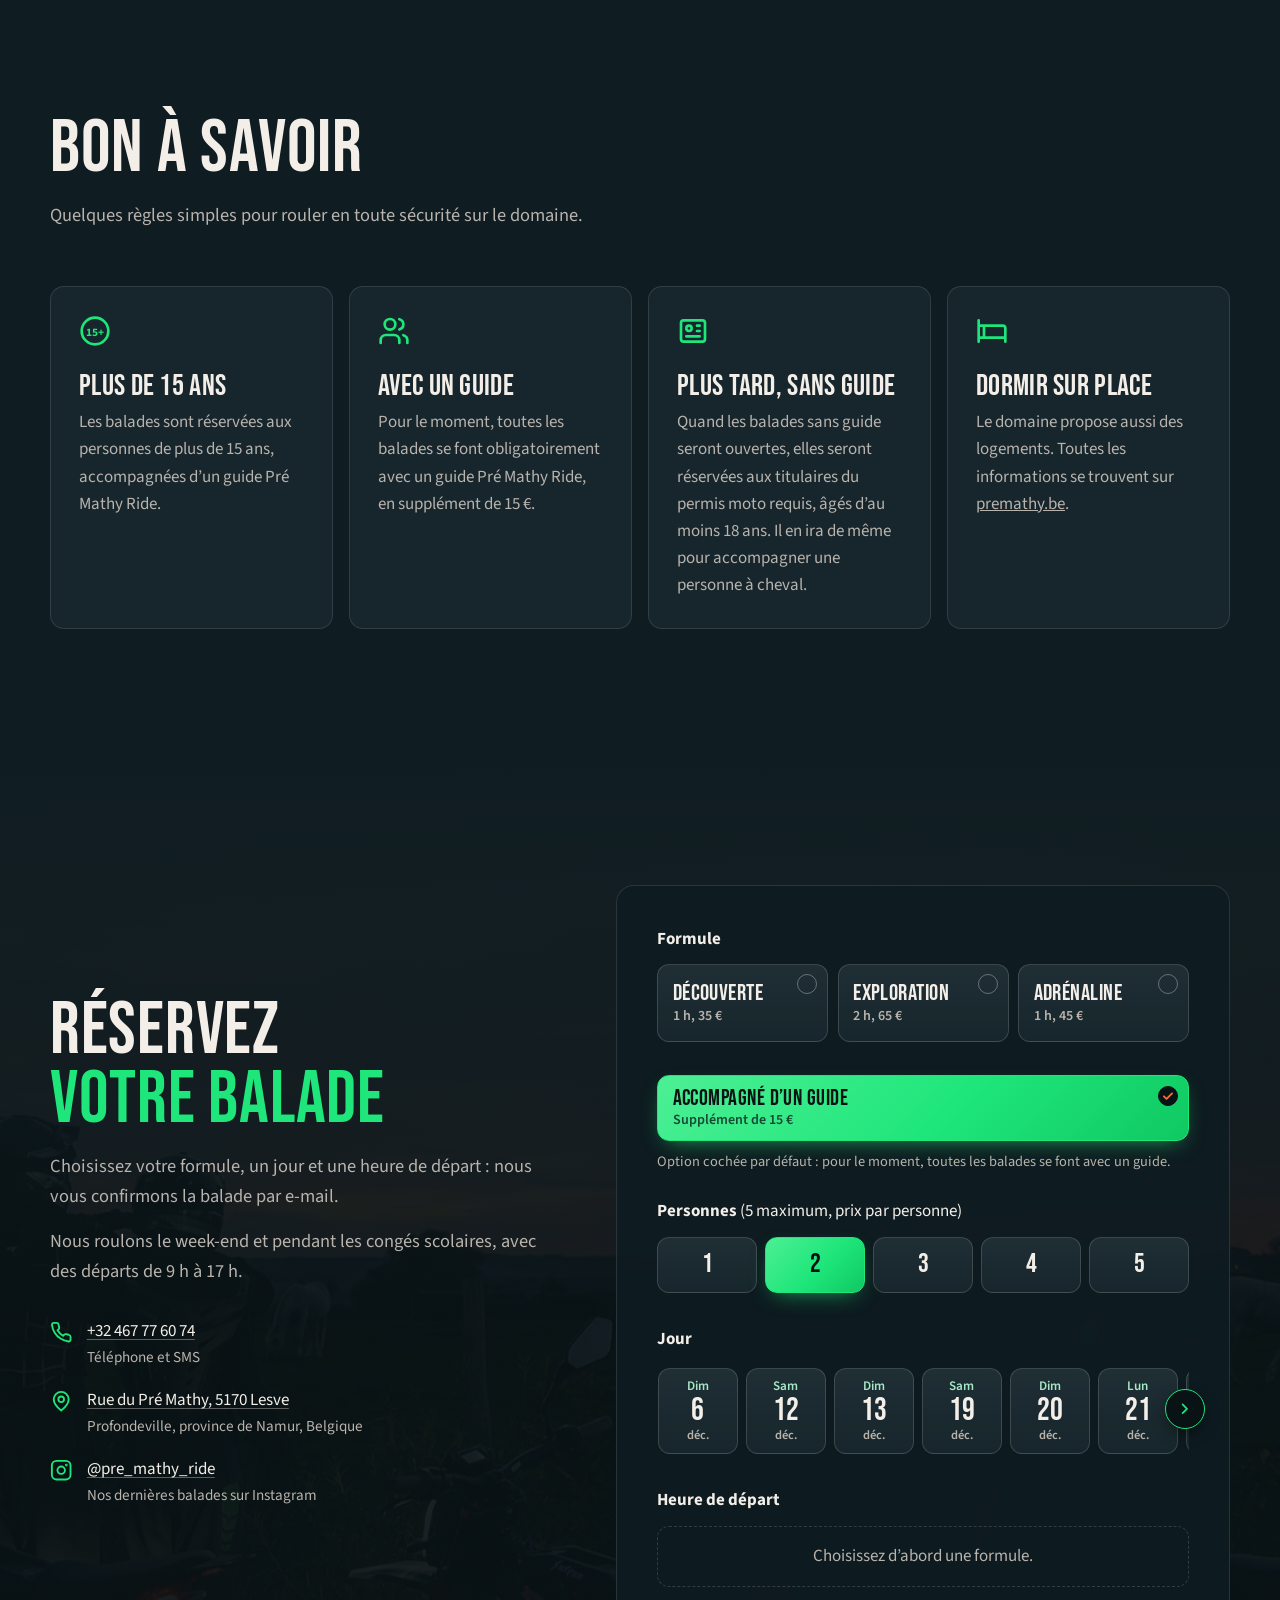
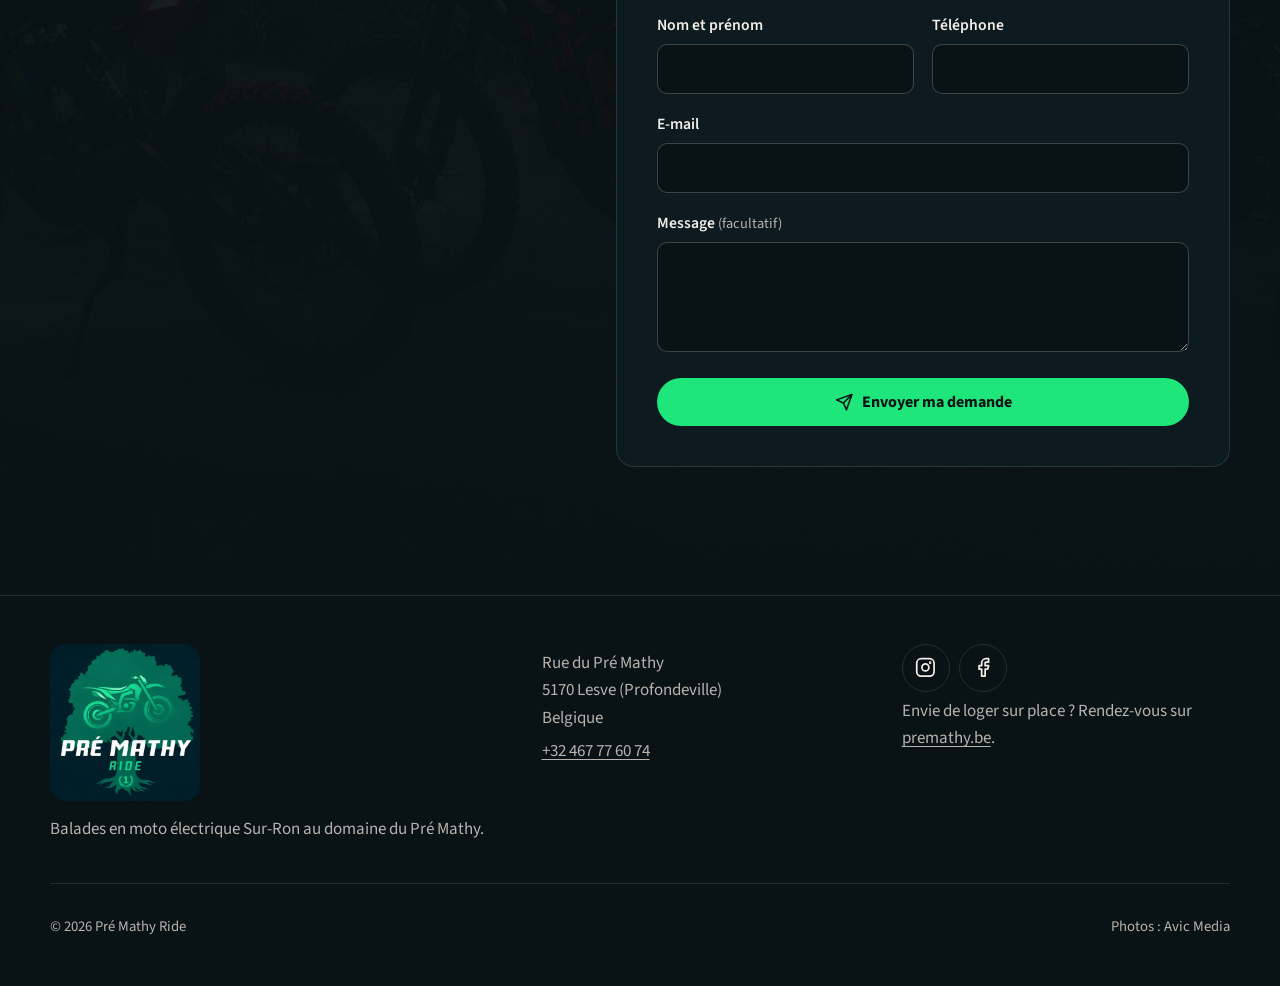
==== commit 461d2aa6: "Couleurs du logo : vert vif en accent, fonds teintés bleu nuit Co-Authored-By: Claude Opus 5.5 <nore" ====
--- a/index.html
+++ b/index.html
@@ -8,7 +8,7 @@
   <link rel="canonical" href="https://www.mathyridee.net/">
   <link rel="alternate" hreflang="fr" href="https://www.mathyridee.net/">
   <link rel="alternate" hreflang="en" href="https://www.mathyridee.net/en/">
-  <meta name="theme-color" content="#0d0f12">
+  <meta name="theme-color" content="#091215">
   <meta property="og:type" content="website">
   <meta property="og:locale" content="fr_BE">
   <meta property="og:title" content="Pré Mathy Ride | Balades en moto électrique à Lesve">
--- a/styles.css
+++ b/styles.css
@@ -12,15 +12,15 @@
 }
 
 :root {
-  --night: #0d0f12;
-  --night-2: #15181d;
-  --night-3: #1d2128;
+  --night: #091215;
+  --night-2: #0f1c21;
+  --night-3: #16262c;
   --line: rgba(243, 238, 232, 0.12);
   --text: #f3eee8;
   --text-soft: #b9b3ad;
-  --sunset: #ff6a2b;
-  --sunset-hover: #ff8550;
-  --dusk: #c7b4d9;
+  --accent: #1ee67a;
+  --accent-hover: #5df29f;
+  --dusk: #a6e8c6;
   --radius: 14px;
   --display: "Bebas Neue", "Arial Narrow", Impact, sans-serif;
   --body: "Source Sans 3", "Segoe UI", system-ui, sans-serif;
@@ -65,12 +65,12 @@
 
 .skip {
   position: absolute; left: 1rem; top: -4rem; z-index: 100;
-  background: var(--sunset); color: var(--night); padding: 0.6rem 1rem; border-radius: 8px;
+  background: var(--accent); color: var(--night); padding: 0.6rem 1rem; border-radius: 8px;
   font-weight: 700; text-decoration: none;
 }
 .skip:focus { top: 1rem; }
 
-:focus-visible { outline: 3px solid var(--sunset); outline-offset: 3px; border-radius: 6px; }
+:focus-visible { outline: 3px solid var(--accent); outline-offset: 3px; border-radius: 6px; }
 
 /* Boutons */
 .btn {
@@ -81,10 +81,10 @@
   transition: background-color 0.2s var(--ease), color 0.2s var(--ease), border-color 0.2s var(--ease), transform 0.2s var(--ease);
 }
 .btn svg { width: 1.15rem; height: 1.15rem; flex: none; }
-.btn-primary { background: var(--sunset); color: var(--night); }
-.btn-primary:hover { background: var(--sunset-hover); }
-.btn-ghost { border-color: rgba(243, 238, 232, 0.55); color: var(--text); background: rgba(13, 15, 18, 0.25); backdrop-filter: blur(6px); }
-.btn-ghost:hover { border-color: var(--text); background: rgba(13, 15, 18, 0.5); }
+.btn-primary { background: var(--accent); color: var(--night); }
+.btn-primary:hover { background: var(--accent-hover); }
+.btn-ghost { border-color: rgba(243, 238, 232, 0.55); color: var(--text); background: rgba(9, 18, 21, 0.25); backdrop-filter: blur(6px); }
+.btn-ghost:hover { border-color: var(--text); background: rgba(9, 18, 21, 0.5); }
 .btn:active { transform: scale(0.97); }
 
 /* En-tête */
@@ -92,10 +92,10 @@
   position: fixed; inset: 0 0 auto; z-index: 50;
   transition: background-color 0.3s var(--ease), box-shadow 0.3s var(--ease);
 }
-.header.is-solid { background: rgba(13, 15, 18, 0.92); backdrop-filter: blur(12px); box-shadow: 0 1px 0 var(--line); }
+.header.is-solid { background: rgba(9, 18, 21, 0.92); backdrop-filter: blur(12px); box-shadow: 0 1px 0 var(--line); }
 .header-inner { display: flex; align-items: center; justify-content: space-between; gap: 1rem; height: 4.5rem; }
 .brand { font-family: var(--display); font-size: 1.85rem; letter-spacing: 0.02em; text-decoration: none; line-height: 1; }
-.brand span { color: var(--sunset); }
+.brand span { color: var(--accent); }
 .nav { display: flex; align-items: center; gap: 0.25rem; }
 .nav a {
   text-decoration: none; font-weight: 600; padding: 0.6rem 0.85rem; border-radius: 8px;
@@ -105,7 +105,7 @@
 .nav .lang { color: var(--text-soft); font-weight: 600; margin-left: 0.25rem; }
 .nav .lang:hover { color: var(--text); }
 .nav .btn { margin-left: 0.5rem; min-height: 44px; padding: 0.6rem 1.2rem; }
-.nav .btn:hover { background: var(--sunset-hover); }
+.nav .btn:hover { background: var(--accent-hover); }
 
 /* Hero */
 .hero { position: relative; min-height: 100svh; display: flex; align-items: flex-end; overflow: hidden; isolation: isolate; }
@@ -114,13 +114,13 @@
 .hero::after {
   content: ""; position: absolute; inset: 0; z-index: -1;
   background:
-    linear-gradient(180deg, rgba(13, 15, 18, 0.55) 0%, rgba(13, 15, 18, 0) 28%),
-    linear-gradient(90deg, rgba(13, 15, 18, 0.6) 0%, rgba(13, 15, 18, 0) 55%),
-    linear-gradient(0deg, var(--night) 0%, rgba(13, 15, 18, 0.7) 30%, rgba(13, 15, 18, 0) 62%);
+    linear-gradient(180deg, rgba(9, 18, 21, 0.55) 0%, rgba(9, 18, 21, 0) 28%),
+    linear-gradient(90deg, rgba(9, 18, 21, 0.6) 0%, rgba(9, 18, 21, 0) 55%),
+    linear-gradient(0deg, var(--night) 0%, rgba(9, 18, 21, 0.7) 30%, rgba(9, 18, 21, 0) 62%);
 }
 .hero-content { padding-block: 7rem 4.5rem; }
 .hero h1 { font-size: clamp(4.2rem, 13vw, 10.5rem); margin-bottom: 1.25rem; line-height: 0.86; }
-.hero h1 span { display: block; color: var(--sunset); }
+.hero h1 span { display: block; color: var(--accent); }
 .hero-lead { font-size: clamp(1.15rem, 2vw, 1.4rem); max-width: 34rem; color: #e8e2db; margin-bottom: 2rem; }
 .hero-actions { display: flex; flex-wrap: wrap; gap: 0.75rem; }
 .hero-facts { display: flex; flex-wrap: wrap; gap: 0.75rem 2.25rem; margin-top: 3rem; padding-top: 1.5rem; border-top: 1px solid var(--line); color: var(--text-soft); }
@@ -133,7 +133,7 @@
 .section { padding-block: clamp(4.5rem, 10vw, 8rem); }
 .section-head { max-width: 46rem; margin-bottom: clamp(2.5rem, 5vw, 3.5rem); }
 .section-head p { color: var(--text-soft); font-size: 1.15rem; }
-.accent { color: var(--sunset); }
+.accent { color: var(--accent); }
 
 /* Domaine */
 .domain { display: grid; grid-template-columns: 1fr; gap: clamp(2rem, 5vw, 4.5rem); align-items: center; }
@@ -151,19 +151,19 @@
   border: 1px solid var(--line);
   transition: transform 0.35s var(--ease), border-color 0.35s var(--ease);
 }
-.ride:hover { transform: translateY(-4px); border-color: rgba(255, 106, 43, 0.5); }
+.ride:hover { transform: translateY(-4px); border-color: rgba(30, 230, 122, 0.5); }
 .ride-photo { aspect-ratio: 4 / 3; overflow: hidden; }
 .ride-photo img { width: 100%; height: 100%; object-fit: cover; transition: transform 0.6s var(--ease); }
 .ride:hover .ride-photo img { transform: scale(1.04); }
 .ride-body { display: flex; flex-direction: column; flex: 1; padding: 1.5rem 1.5rem 1.75rem; }
 .ride-meta { display: flex; align-items: baseline; justify-content: space-between; gap: 1rem; margin-bottom: 0.25rem; }
 .ride-meta h3 { margin: 0; }
-.ride-body .ride-price { font-family: var(--display); font-size: 2.4rem; line-height: 1; color: var(--sunset); white-space: nowrap; }
+.ride-body .ride-price { font-family: var(--display); font-size: 2.4rem; line-height: 1; color: var(--accent); white-space: nowrap; }
 .ride-price small { font-family: var(--body); font-size: 0.95rem; color: var(--text-soft); margin-left: 0.15rem; }
 .ride-body .ride-duration { color: var(--dusk); font-weight: 600; margin-bottom: 0.9rem; }
 .ride-body p { color: var(--text-soft); }
 .ride-body .ride-meta p { margin: 0; }
-.ride-body .ride-note { font-size: 0.95rem; color: var(--text); background: rgba(255, 106, 43, 0.12); border-radius: 8px; padding: 0.6rem 0.8rem; }
+.ride-body .ride-note { font-size: 0.95rem; color: var(--text); background: rgba(30, 230, 122, 0.12); border-radius: 8px; padding: 0.6rem 0.8rem; }
 .ride-body .btn { margin-top: auto; align-self: flex-start; }
 
 /* Bandeau machine */
@@ -175,7 +175,7 @@
 .machine-text p { color: var(--text-soft); font-size: 1.15rem; }
 .machine-list { list-style: none; padding: 0; margin: 1.5rem 0 0; display: grid; gap: 1rem; }
 .machine-list li { display: flex; gap: 0.9rem; align-items: flex-start; }
-.machine-list svg { width: 1.6rem; height: 1.6rem; flex: none; color: var(--sunset); margin-top: 0.1rem; }
+.machine-list svg { width: 1.6rem; height: 1.6rem; flex: none; color: var(--accent); margin-top: 0.1rem; }
 .machine-list strong { display: block; color: var(--text); }
 .machine-list span { color: var(--text-soft); }
 
@@ -192,14 +192,14 @@
 
 .lightbox {
   width: 100vw; height: 100vh; max-width: none; max-height: none; margin: 0; padding: 0; border: 0;
-  background: rgba(8, 9, 11, 0.96); color: var(--text);
+  background: rgba(6, 13, 16, 0.96); color: var(--text);
 }
 .lightbox[open] { display: flex; align-items: center; justify-content: center; animation: fadeIn 0.25s var(--ease); }
 .lightbox::backdrop { background: transparent; }
 .lightbox img { max-width: calc(100vw - 2rem); max-height: calc(100vh - 7rem); object-fit: contain; border-radius: 6px; }
 .lb-btn {
   position: absolute; display: grid; place-items: center; width: 52px; height: 52px; border-radius: 50%;
-  border: 1px solid var(--line); background: rgba(29, 33, 40, 0.85); color: var(--text); cursor: pointer;
+  border: 1px solid var(--line); background: rgba(22, 38, 44, 0.85); color: var(--text); cursor: pointer;
   transition: background-color 0.2s;
 }
 .lb-btn:hover { background: var(--night-3); border-color: var(--text-soft); }
@@ -217,7 +217,7 @@
 .info {
   padding: 1.75rem; border-radius: var(--radius); background: var(--night-3); border: 1px solid var(--line);
 }
-.info svg { width: 2rem; height: 2rem; color: var(--sunset); margin-bottom: 1rem; }
+.info svg { width: 2rem; height: 2rem; color: var(--accent); margin-bottom: 1rem; }
 .info h3 { font-size: 1.9rem; margin-bottom: 0.5rem; }
 .info p { color: var(--text-soft); margin: 0; }
 
@@ -225,18 +225,18 @@
 .booking { position: relative; isolation: isolate; overflow: hidden; }
 .booking-bg { position: absolute; inset: 0; z-index: -1; }
 .booking-bg img { width: 100%; height: 100%; object-fit: cover; opacity: 0.28; }
-.booking-bg::after { content: ""; position: absolute; inset: 0; background: linear-gradient(180deg, var(--night-2) 0%, rgba(13, 15, 18, 0.7) 40%, var(--night) 100%); }
+.booking-bg::after { content: ""; position: absolute; inset: 0; background: linear-gradient(180deg, var(--night-2) 0%, rgba(9, 18, 21, 0.7) 40%, var(--night) 100%); }
 .booking-grid { display: grid; grid-template-columns: 1fr; gap: clamp(2.5rem, 5vw, 4rem); align-items: start; }
 .booking-intro p { color: var(--text-soft); font-size: 1.15rem; }
 .contact-list { list-style: none; padding: 0; margin: 2rem 0 0; display: grid; gap: 1.1rem; }
 .contact-list li { display: flex; gap: 0.9rem; align-items: flex-start; }
-.contact-list svg { width: 1.4rem; height: 1.4rem; flex: none; color: var(--sunset); margin-top: 0.2rem; }
+.contact-list svg { width: 1.4rem; height: 1.4rem; flex: none; color: var(--accent); margin-top: 0.2rem; }
 .contact-list a { text-decoration-color: rgba(243, 238, 232, 0.35); text-underline-offset: 3px; }
-.contact-list a:hover { color: var(--sunset); }
+.contact-list a:hover { color: var(--accent); }
 .contact-list small { display: block; color: var(--text-soft); font-size: 0.95rem; }
 
 .form {
-  background: rgba(21, 24, 29, 0.92); backdrop-filter: blur(10px);
+  background: rgba(15, 28, 33, 0.92); backdrop-filter: blur(10px);
   border: 1px solid var(--line); border-radius: calc(var(--radius) + 4px);
   padding: clamp(1.5rem, 4vw, 2.5rem);
 }
@@ -254,12 +254,12 @@
 }
 .field textarea { min-height: 110px; resize: vertical; }
 .field input:hover, .field select:hover, .field textarea:hover { border-color: rgba(243, 238, 232, 0.4); }
-.field input:focus, .field select:focus, .field textarea:focus { outline: none; border-color: var(--sunset); box-shadow: 0 0 0 3px rgba(255, 106, 43, 0.3); }
+.field input:focus, .field select:focus, .field textarea:focus { outline: none; border-color: var(--accent); box-shadow: 0 0 0 3px rgba(30, 230, 122, 0.3); }
 .field input[aria-invalid="true"], .field select[aria-invalid="true"] { border-color: #ff8a8a; }
 .field .error { color: #ffb0b0; font-size: 0.92rem; min-height: 0; }
 .field .error:empty { display: none; }
 .check { display: flex; gap: 0.7rem; align-items: flex-start; color: var(--text-soft); font-size: 0.98rem; }
-.check input { width: 1.25rem; height: 1.25rem; margin-top: 0.15rem; accent-color: var(--sunset); flex: none; }
+.check input { width: 1.25rem; height: 1.25rem; margin-top: 0.15rem; accent-color: var(--accent); flex: none; }
 .form-actions { display: flex; flex-wrap: wrap; gap: 0.75rem; margin-top: 1.5rem; }
 .form-actions .btn { flex: 1 1 12rem; }
 .form-note { margin: 1rem 0 0; color: var(--text-soft); font-size: 0.92rem; }
@@ -286,7 +286,7 @@
 .mobile-bar {
   position: fixed; inset: auto 0 0; z-index: 40; display: grid; grid-template-columns: 1fr 1.6fr; gap: 0.6rem;
   padding: 0.7rem 1rem calc(0.7rem + env(safe-area-inset-bottom));
-  background: rgba(13, 15, 18, 0.94); backdrop-filter: blur(12px); border-top: 1px solid var(--line);
+  background: rgba(9, 18, 21, 0.94); backdrop-filter: blur(12px); border-top: 1px solid var(--line);
   transform: translateY(110%); transition: transform 0.35s var(--ease);
 }
 .mobile-bar.is-visible { transform: none; }
@@ -312,7 +312,7 @@
   .nav { display: none; }
   .menu-toggle {
     display: grid; place-items: center; width: 48px; height: 48px; border-radius: 10px;
-    border: 1px solid var(--line); background: rgba(13, 15, 18, 0.4); color: var(--text); cursor: pointer;
+    border: 1px solid var(--line); background: rgba(9, 18, 21, 0.4); color: var(--text); cursor: pointer;
   }
   .menu-toggle svg { width: 1.5rem; height: 1.5rem; }
   .header.menu-open { background: var(--night); }
@@ -329,8 +329,8 @@
   .hero img { height: 72%; object-position: 50% 50%; }
   .hero::after {
     background:
-      linear-gradient(180deg, rgba(13, 15, 18, 0.5) 0%, rgba(13, 15, 18, 0) 18%),
-      linear-gradient(0deg, var(--night) 0%, var(--night) 30%, rgba(13, 15, 18, 0.75) 46%, rgba(13, 15, 18, 0) 62%);
+      linear-gradient(180deg, rgba(9, 18, 21, 0.5) 0%, rgba(9, 18, 21, 0) 18%),
+      linear-gradient(0deg, var(--night) 0%, var(--night) 30%, rgba(9, 18, 21, 0.75) 46%, rgba(9, 18, 21, 0) 62%);
   }
   .hero-content { padding-block: 6rem 1.75rem; }
   .hero h1 { margin-bottom: 0.9rem; }
@@ -393,17 +393,17 @@
   color: var(--text); font: 600 1rem/1.15 var(--body);
   transition: border-color 0.18s var(--ease), background-color 0.18s var(--ease), transform 0.18s var(--ease), box-shadow 0.18s var(--ease);
 }
-.tile:hover:not(:disabled) { border-color: rgba(255, 106, 43, 0.75); }
+.tile:hover:not(:disabled) { border-color: rgba(30, 230, 122, 0.75); }
 .tile:active:not(:disabled) { transform: scale(0.97); }
 .tile[aria-pressed="true"] {
-  border-color: var(--sunset); color: var(--night);
-  background: linear-gradient(135deg, #ff7a3d, var(--sunset) 55%, #f2531a);
-  box-shadow: 0 8px 22px -10px rgba(255, 106, 43, 0.75);
+  border-color: var(--accent); color: var(--night);
+  background: linear-gradient(135deg, #4def95, var(--accent) 55%, #10c862);
+  box-shadow: 0 8px 22px -10px rgba(30, 230, 122, 0.75);
 }
 .tile:disabled { cursor: default; opacity: 0.38; background: transparent; }
 .tile-main { font-family: var(--display); font-weight: 400; font-size: 1.45rem; letter-spacing: 0.02em; line-height: 1; }
 .tile-sub { font-size: 0.88rem; font-weight: 600; color: var(--text-soft); }
-.tile[aria-pressed="true"] .tile-sub { color: rgba(13, 15, 18, 0.75); }
+.tile[aria-pressed="true"] .tile-sub { color: rgba(9, 18, 21, 0.75); }
 
 .tick {
   position: absolute; top: 0.6rem; right: 0.6rem; width: 20px; height: 20px; border-radius: 50%;
@@ -420,18 +420,18 @@
 .day-strip { position: relative; margin-bottom: 1.4rem; }
 .day-scroll {
   display: flex; gap: 0.5rem; overflow-x: auto; overscroll-behavior-x: contain; scroll-snap-type: x mandatory; scroll-behavior: smooth;
-  padding: 0.2rem 0.1rem 0.7rem; scrollbar-width: thin; scrollbar-color: rgba(255, 106, 43, 0.55) transparent;
+  padding: 0.2rem 0.1rem 0.7rem; scrollbar-width: thin; scrollbar-color: rgba(30, 230, 122, 0.55) transparent;
 }
 .day-scroll::-webkit-scrollbar { height: 6px; }
-.day-scroll::-webkit-scrollbar-thumb { background: rgba(255, 106, 43, 0.55); border-radius: 3px; }
+.day-scroll::-webkit-scrollbar-thumb { background: rgba(30, 230, 122, 0.55); border-radius: 3px; }
 .day-scroll .day-tile { flex: 0 0 80px; scroll-snap-align: start; }
 .strip-nav {
   position: absolute; top: calc(50% - 0.35rem); translate: 0 -50%; z-index: 2; display: grid; place-items: center;
   width: 40px; height: 40px; border-radius: 50%; cursor: pointer;
-  border: 1.5px solid var(--sunset); background: var(--night); color: var(--sunset);
+  border: 1.5px solid var(--accent); background: var(--night); color: var(--accent);
   box-shadow: 0 6px 18px -6px rgba(0, 0, 0, 0.8); transition: opacity 0.2s, background-color 0.2s;
 }
-.strip-nav:hover { background: var(--sunset); color: var(--night); }
+.strip-nav:hover { background: var(--accent); color: var(--night); }
 .strip-nav svg { width: 1.1rem; height: 1.1rem; }
 .strip-nav.prev { left: -16px; }
 .strip-nav.next { right: -16px; }
@@ -442,7 +442,7 @@
 .day-num { font-family: var(--display); font-weight: 400; font-size: 2rem; line-height: 0.95; }
 .day-info { font-size: 0.75rem; font-weight: 600; color: var(--text-soft); }
 .day-tile.is-holiday .day-dow::after { content: ""; display: inline-block; width: 6px; height: 6px; margin-left: 4px; border-radius: 50%; background: var(--dusk); vertical-align: middle; }
-.tile[aria-pressed="true"] .day-dow, .tile[aria-pressed="true"] .day-month, .tile[aria-pressed="true"] .day-info { color: rgba(13, 15, 18, 0.75); }
+.tile[aria-pressed="true"] .day-dow, .tile[aria-pressed="true"] .day-month, .tile[aria-pressed="true"] .day-info { color: rgba(9, 18, 21, 0.75); }
 
 .time-grid { display: grid; grid-template-columns: repeat(auto-fill, minmax(118px, 1fr)); gap: 0.5rem; }
 .time-tile { padding-right: 2rem; min-height: 64px; }
@@ -455,7 +455,7 @@
 
 .form-done { text-align: center; padding: 1.5rem 0.5rem; }
 .form-done:focus { outline: none; }
-.form-done > svg { width: 3.2rem; height: 3.2rem; color: var(--sunset); margin: 0 auto 1rem; }
+.form-done > svg { width: 3.2rem; height: 3.2rem; color: var(--accent); margin: 0 auto 1rem; }
 .form-done p { color: var(--text-soft); }
 .form-done #done-text { color: var(--text); font-size: 1.1rem; }
 .form-done .btn { margin-top: 0.5rem; }
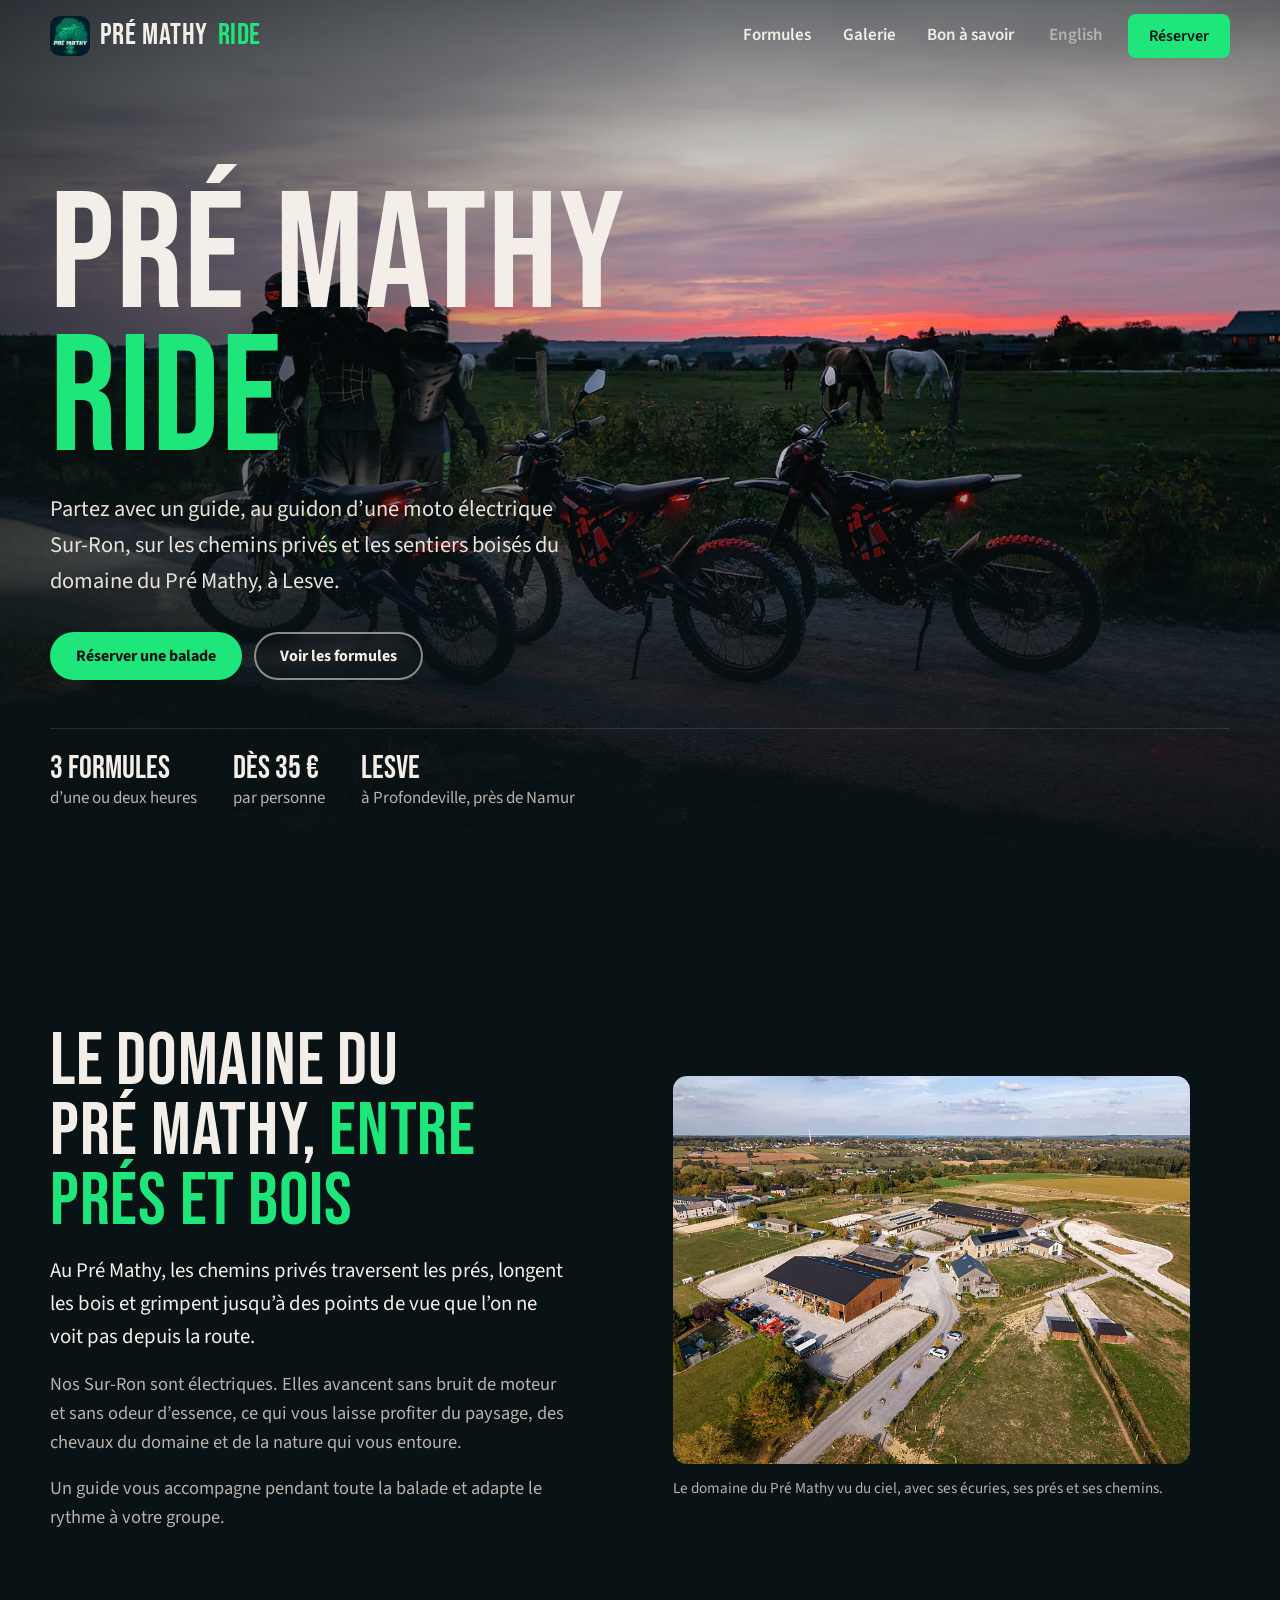
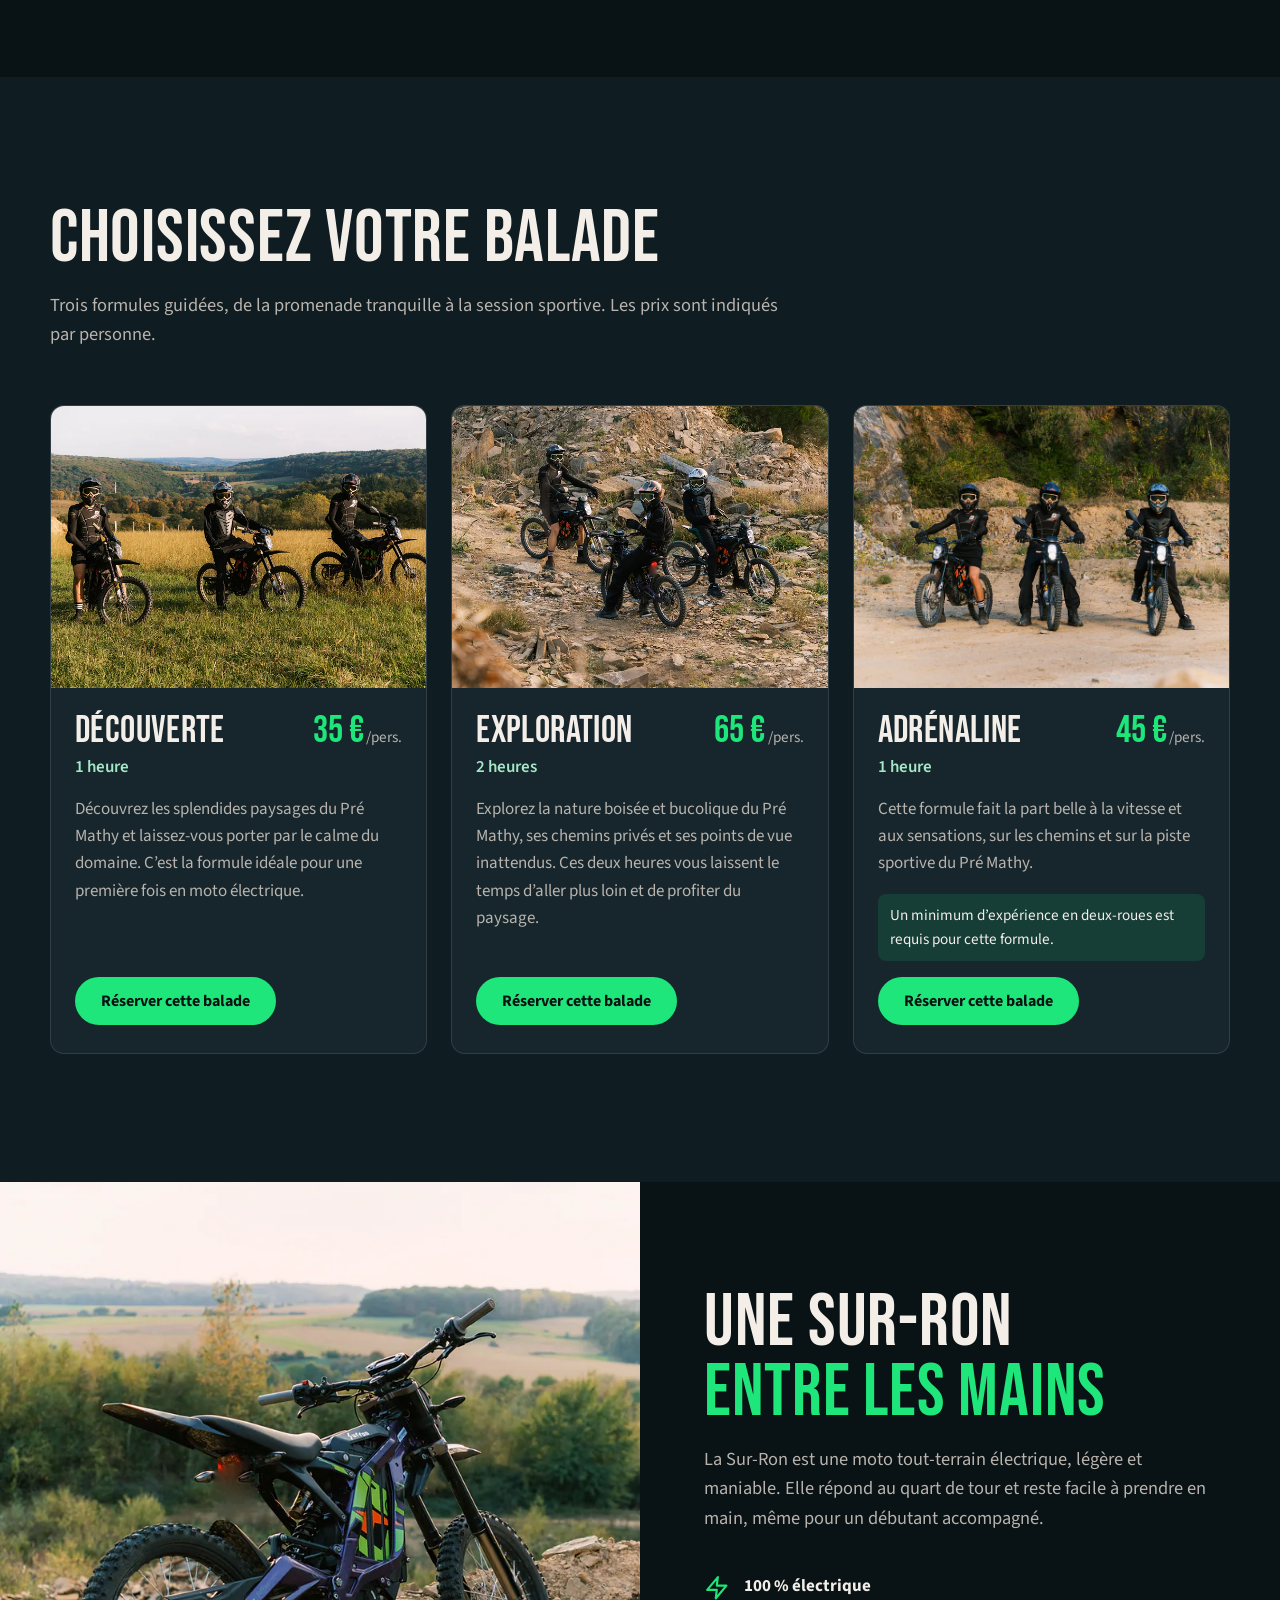
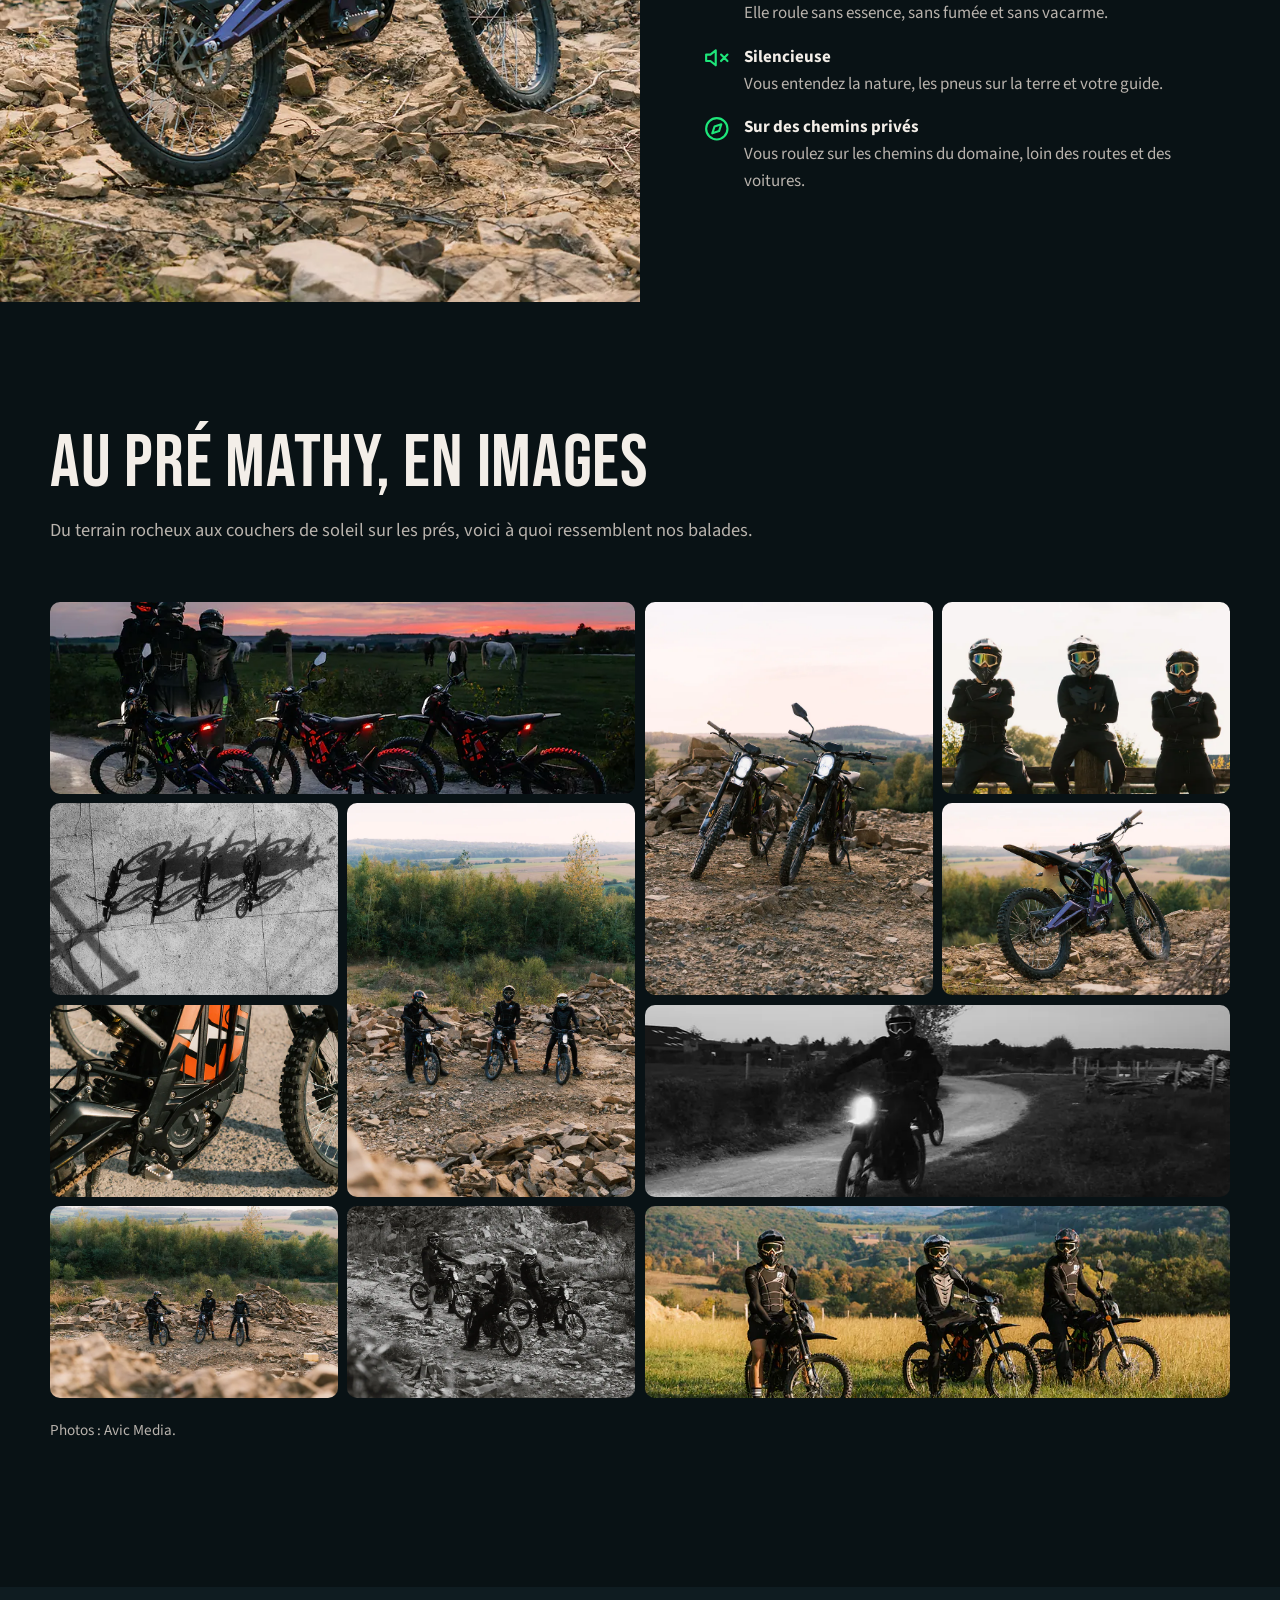
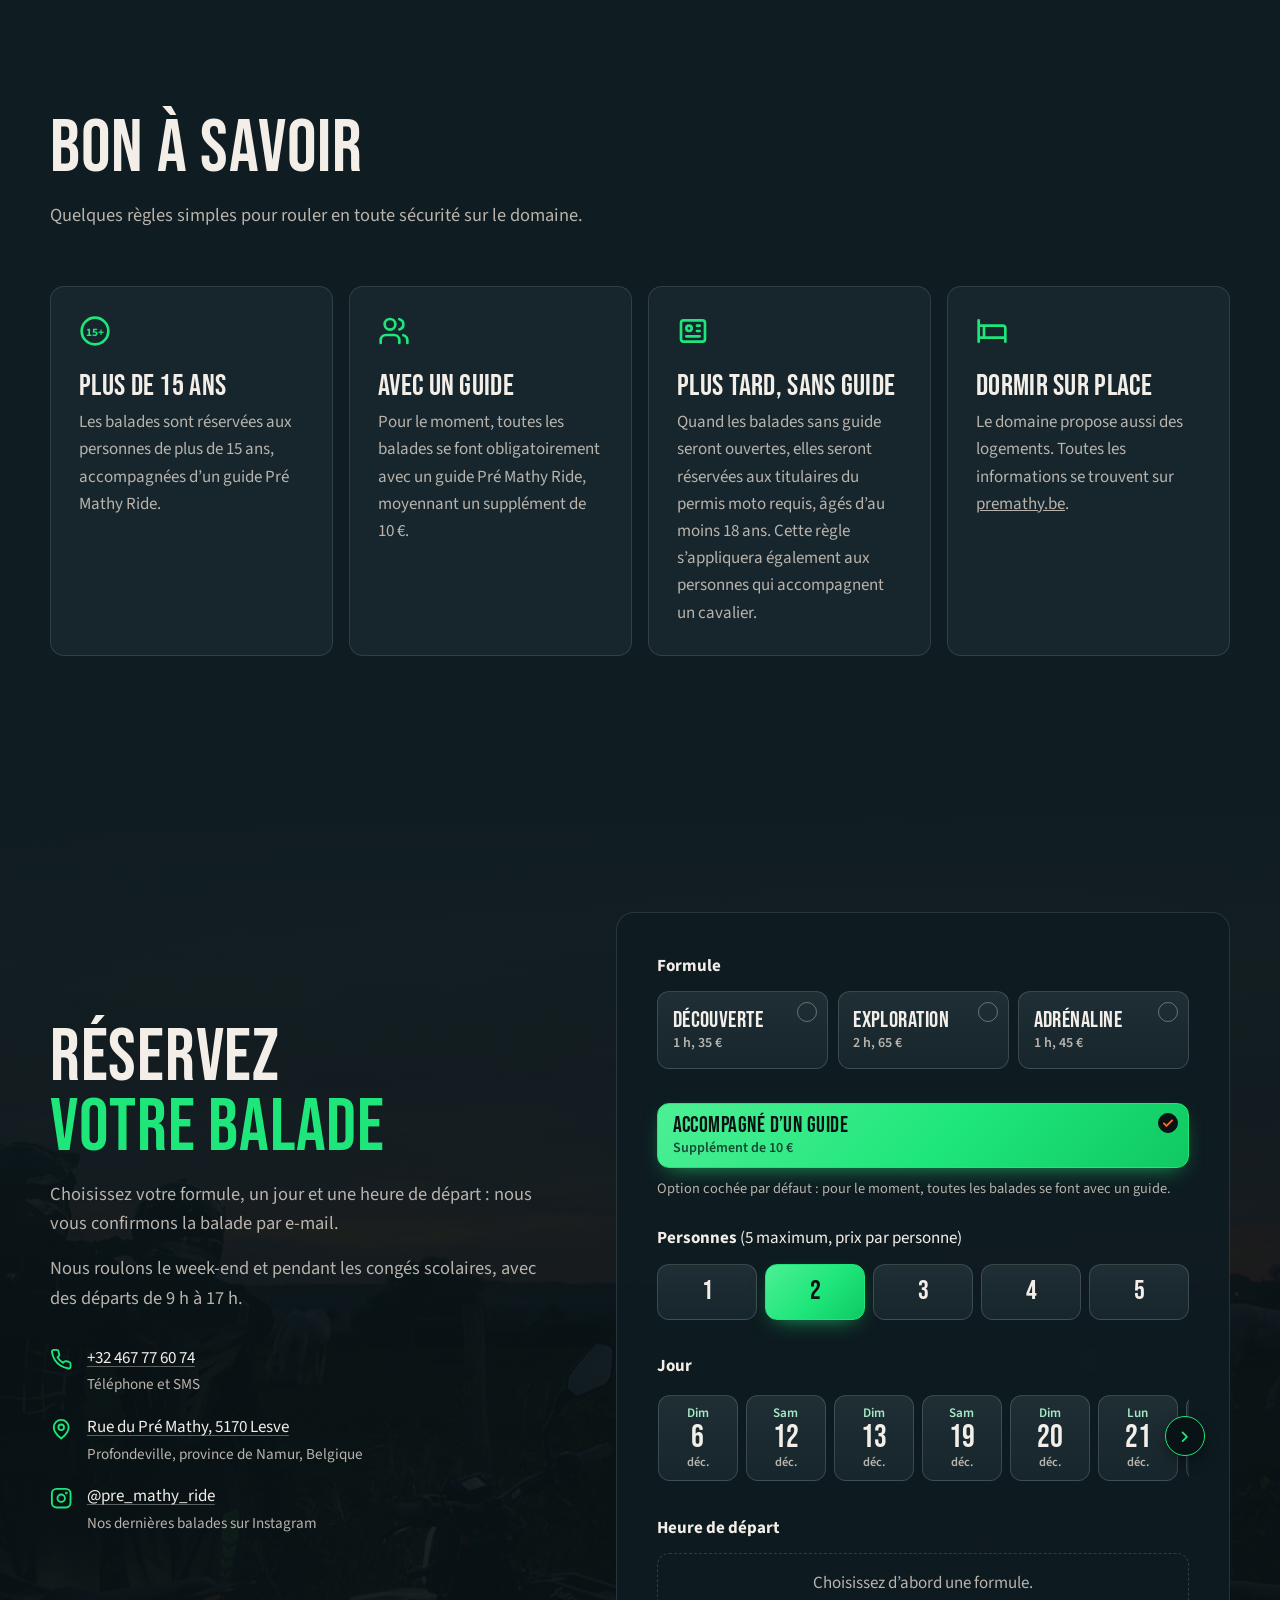
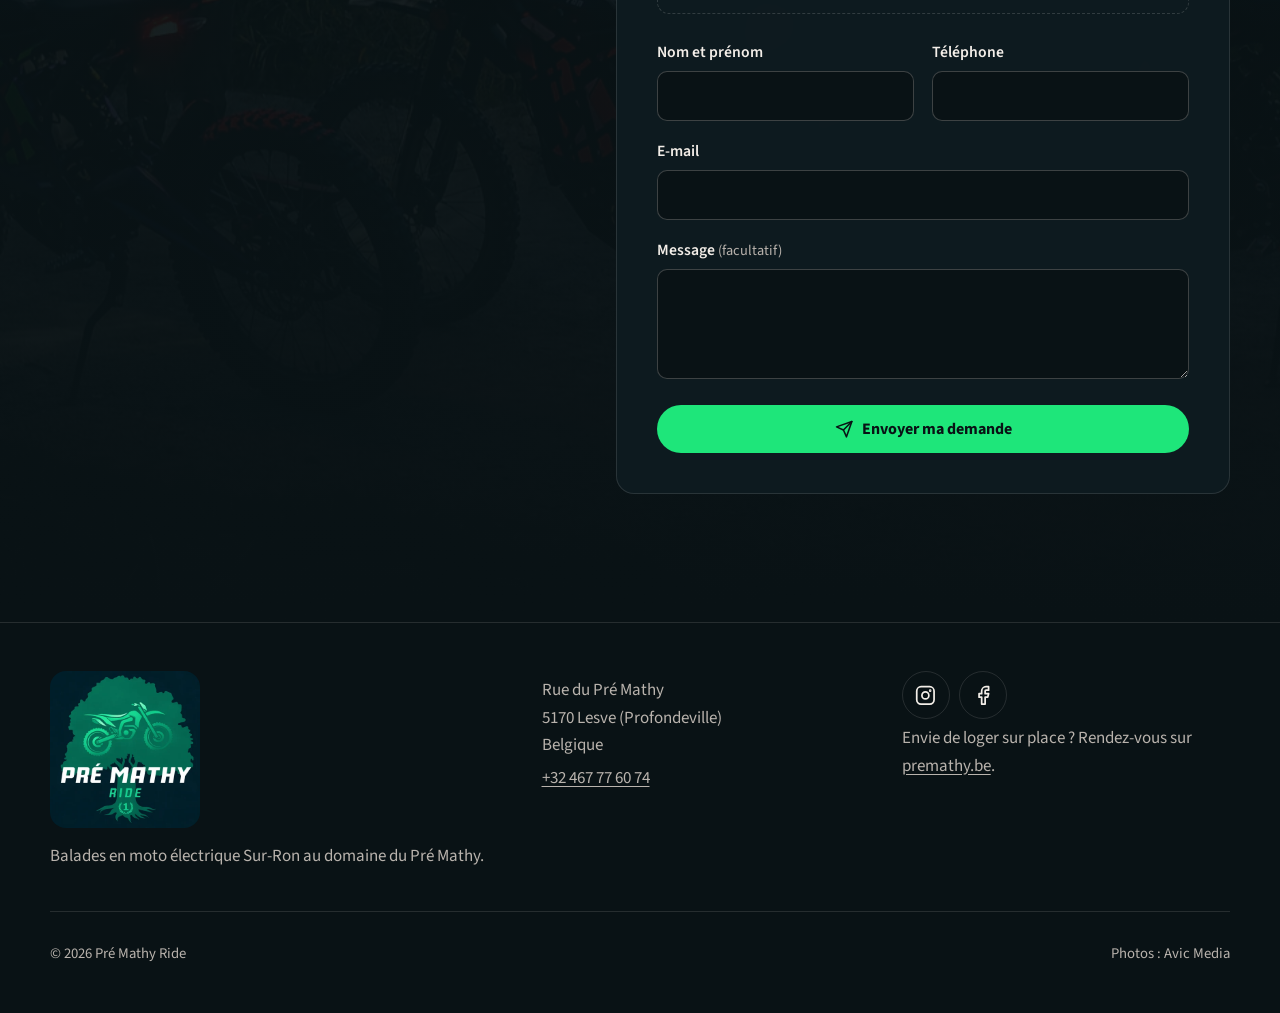
==== commit 28963293: "Supplément guide à 10 €, deux formulations corrigées Co-Authored-By: Claude Opus 5.5 <noreply@anthro" ====
--- a/index.html
+++ b/index.html
@@ -204,12 +204,12 @@
           <div class="info reveal reveal-delay-1">
             <svg viewBox="0 0 24 24" fill="none" stroke="currentColor" stroke-width="2" stroke-linecap="round" stroke-linejoin="round" aria-hidden="true"><path d="M16 21v-2a4 4 0 0 0-4-4H6a4 4 0 0 0-4 4v2"/><circle cx="9" cy="7" r="4"/><path d="M22 21v-2a4 4 0 0 0-3-3.87M16 3.13a4 4 0 0 1 0 7.75"/></svg>
             <h3>Avec un guide</h3>
-            <p>Pour le moment, toutes les balades se font obligatoirement avec un guide Pré Mathy Ride, en supplément de 15&nbsp;€.</p>
+            <p>Pour le moment, toutes les balades se font obligatoirement avec un guide Pré Mathy Ride, moyennant un supplément de 10&nbsp;€.</p>
           </div>
           <div class="info reveal reveal-delay-2">
             <svg viewBox="0 0 24 24" fill="none" stroke="currentColor" stroke-width="2" stroke-linecap="round" stroke-linejoin="round" aria-hidden="true"><rect x="3" y="4" width="18" height="16" rx="2"/><circle cx="9" cy="10" r="2"/><path d="M15 8h2M15 12h2M7 16h10"/></svg>
             <h3>Plus tard, sans guide</h3>
-            <p>Quand les balades sans guide seront ouvertes, elles seront réservées aux titulaires du permis moto requis, âgés d’au moins 18 ans. Il en ira de même pour accompagner une personne à cheval.</p>
+            <p>Quand les balades sans guide seront ouvertes, elles seront réservées aux titulaires du permis moto requis, âgés d’au moins 18 ans. Cette règle s’appliquera également aux personnes qui accompagnent un cavalier.</p>
           </div>
           <div class="info reveal">
             <svg viewBox="0 0 24 24" fill="none" stroke="currentColor" stroke-width="2" stroke-linecap="round" stroke-linejoin="round" aria-hidden="true"><path d="M2 4v16M2 8h18a2 2 0 0 1 2 2v10M2 17h20M6 8v9"/></svg>
@@ -263,7 +263,7 @@
               <button type="button" class="tile guide-tile" id="guide-tile" aria-pressed="true" aria-disabled="true" aria-describedby="guide-note">
                 <span class="tick" aria-hidden="true"></span>
                 <span class="tile-main">Accompagné d’un guide</span>
-                <span class="tile-sub">Supplément de 15&nbsp;€</span>
+                <span class="tile-sub">Supplément de 10&nbsp;€</span>
               </button>
               <p class="guide-note" id="guide-note">Option cochée par défaut&nbsp;: pour le moment, toutes les balades se font avec un guide.</p>
             </div>
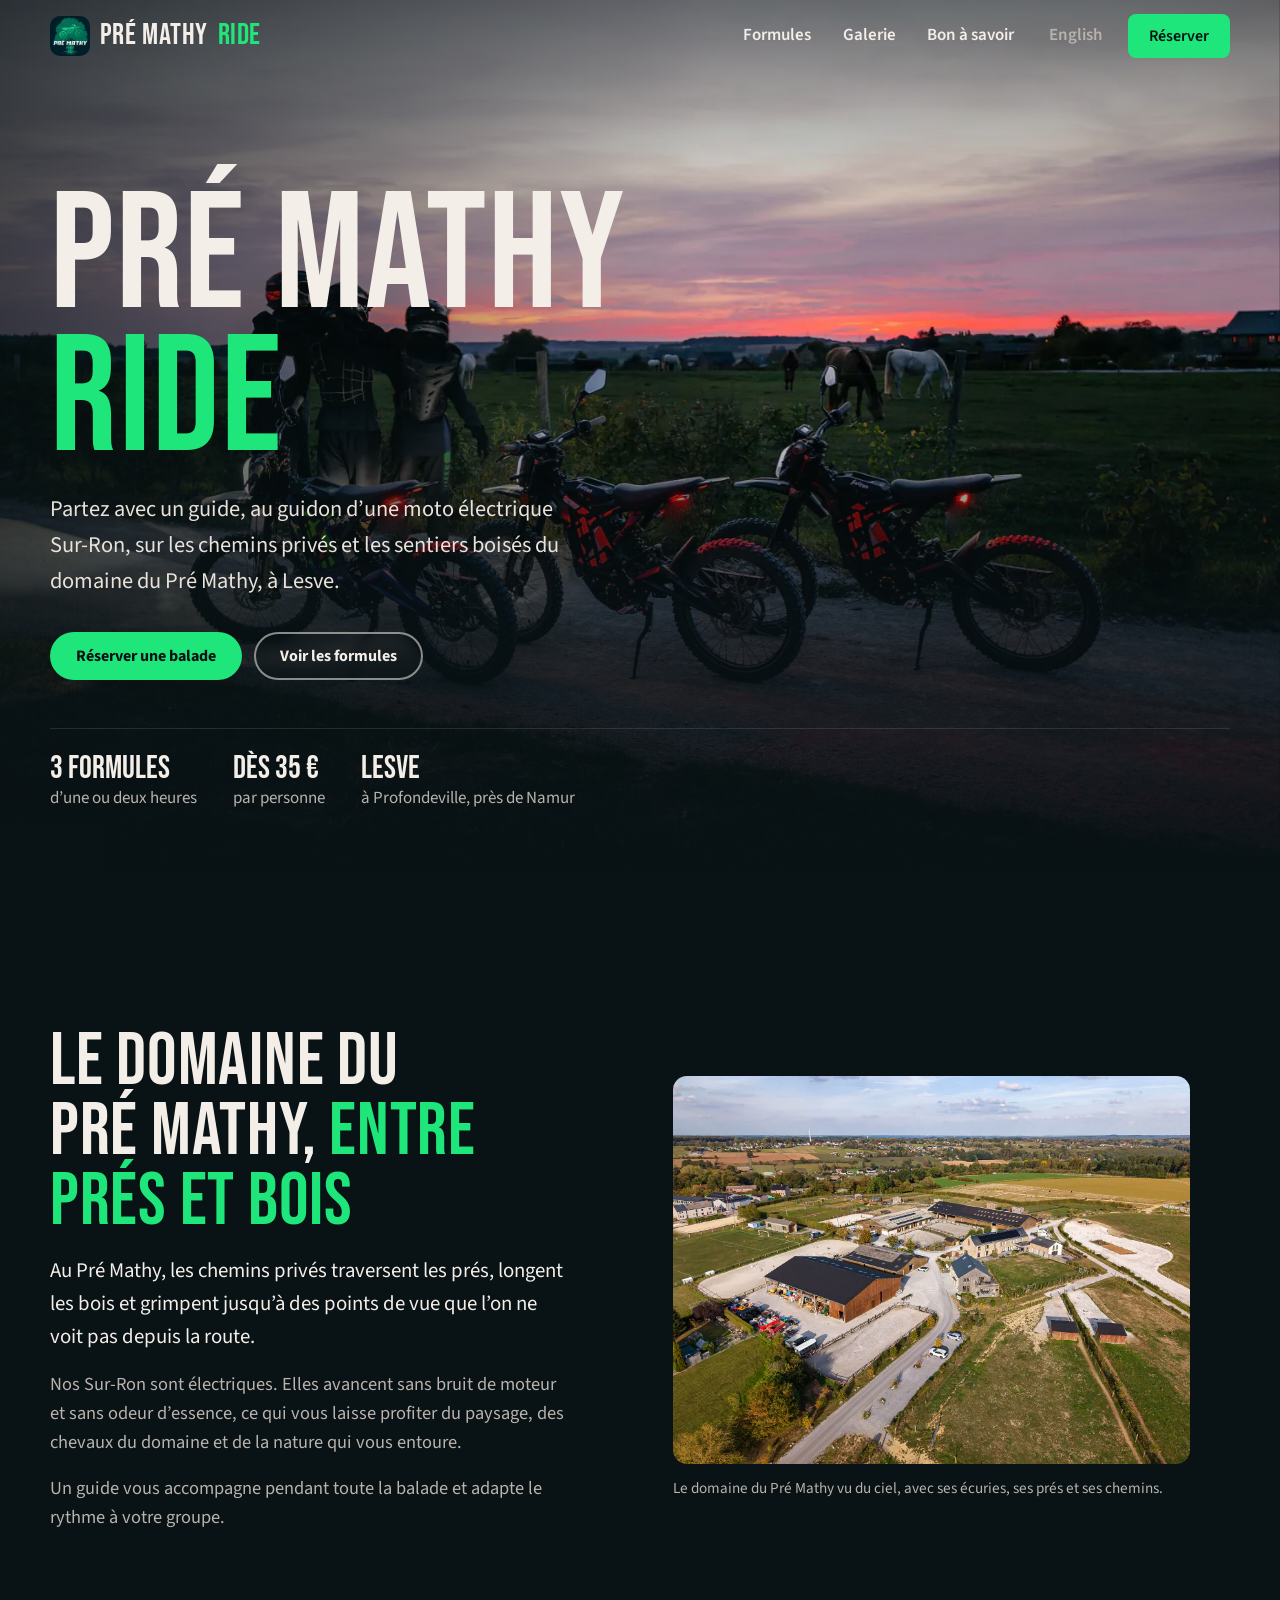
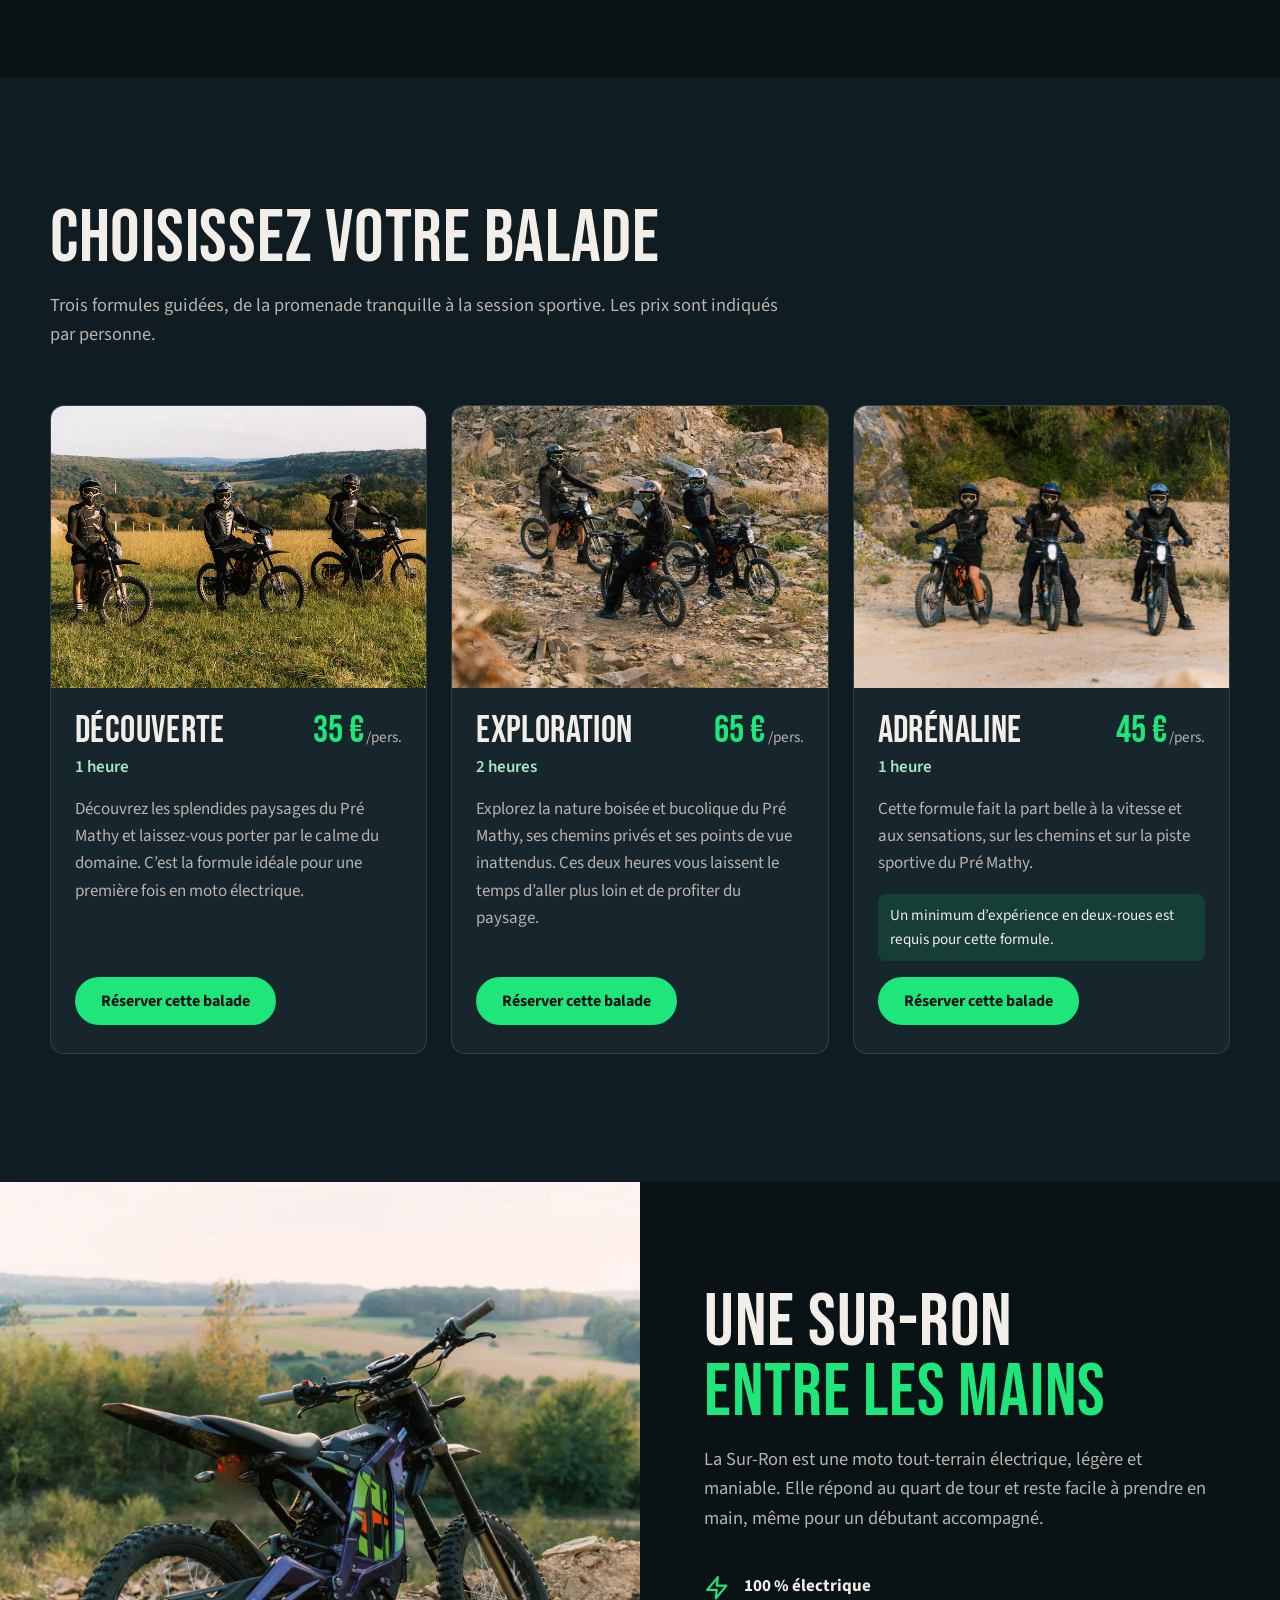
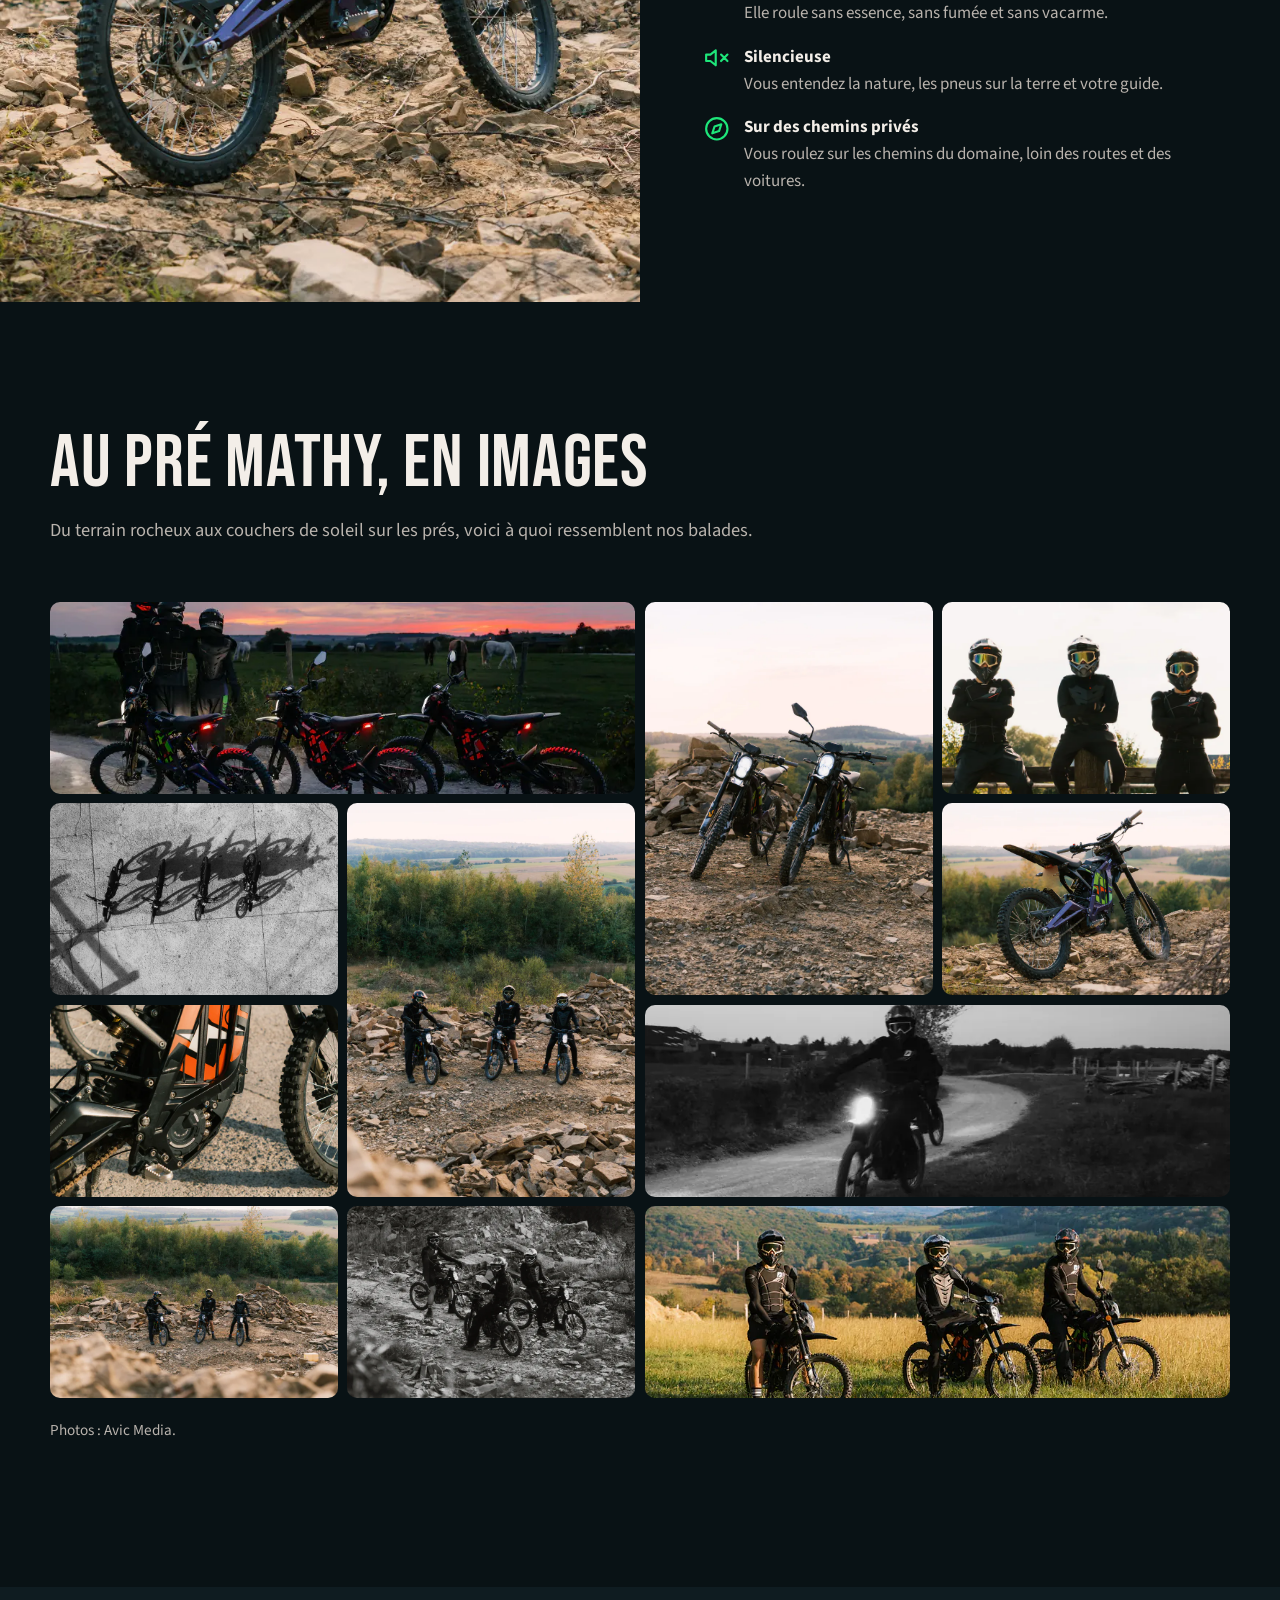
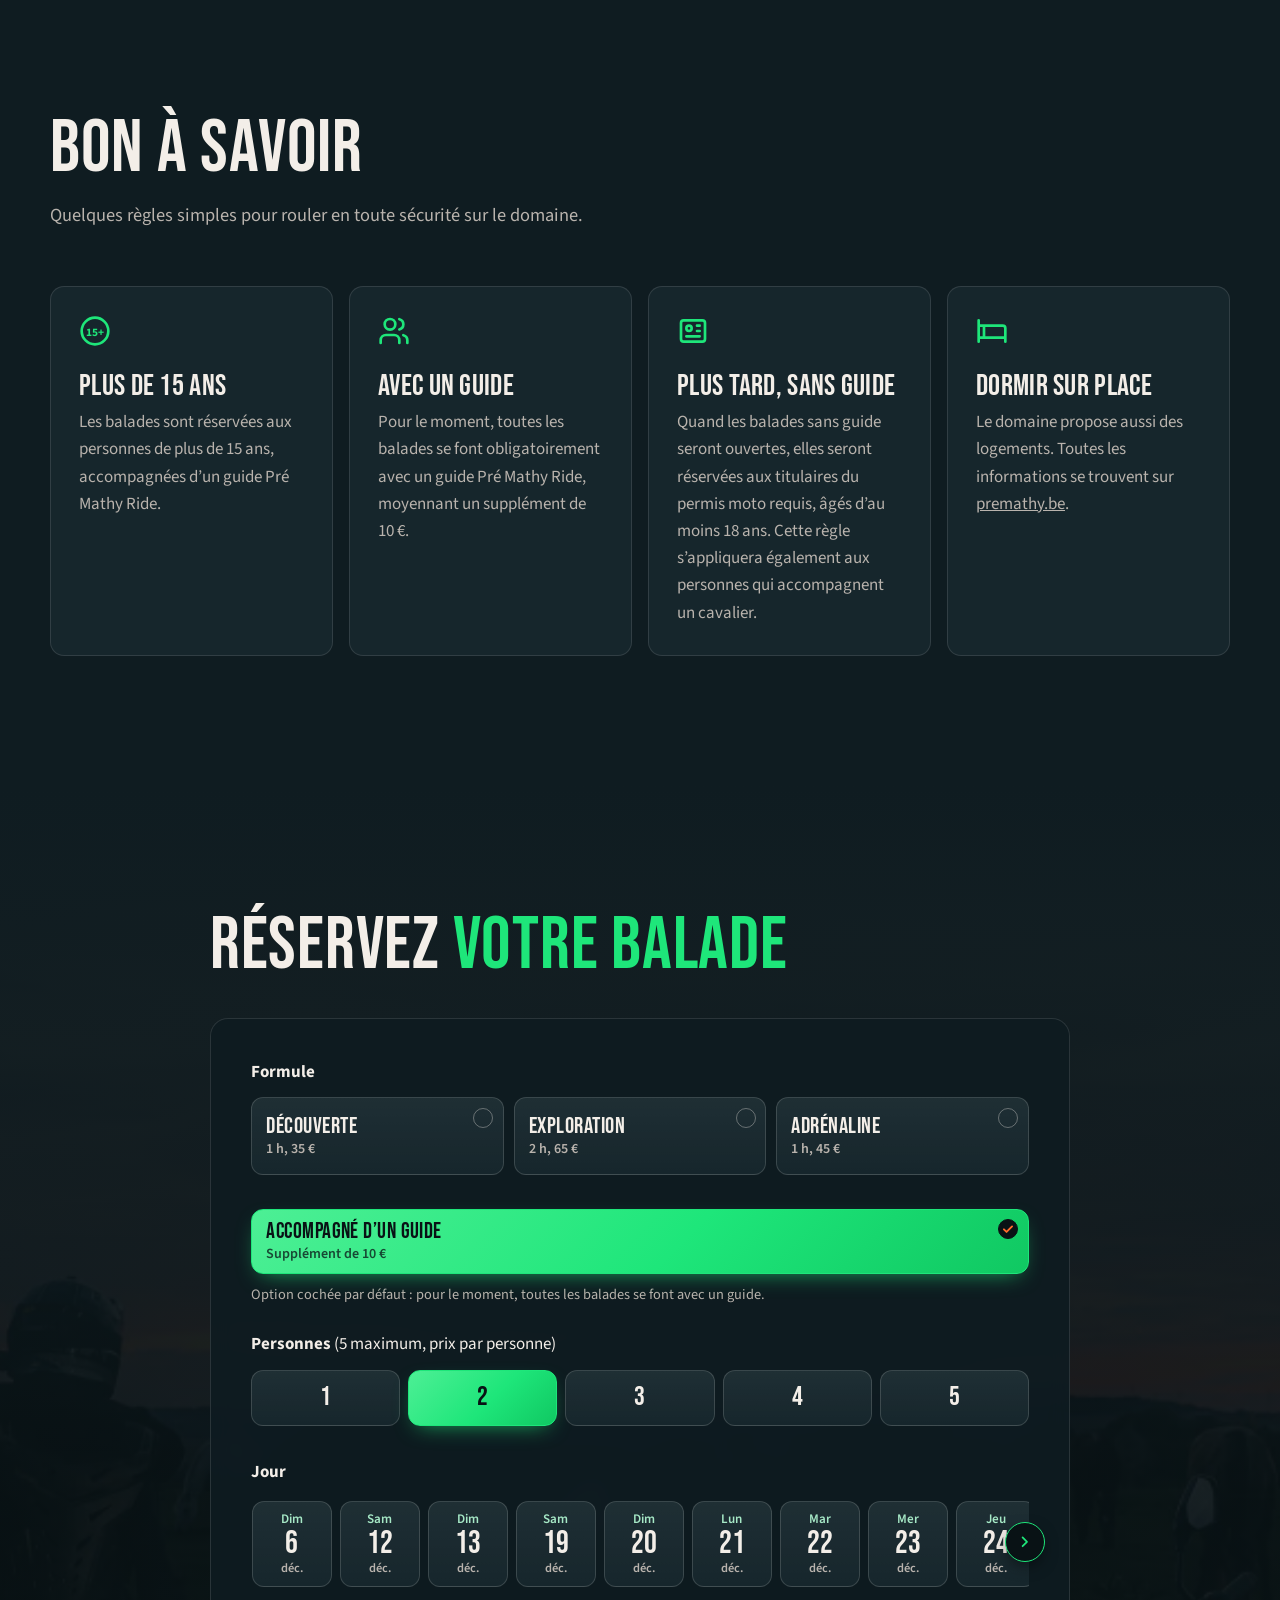
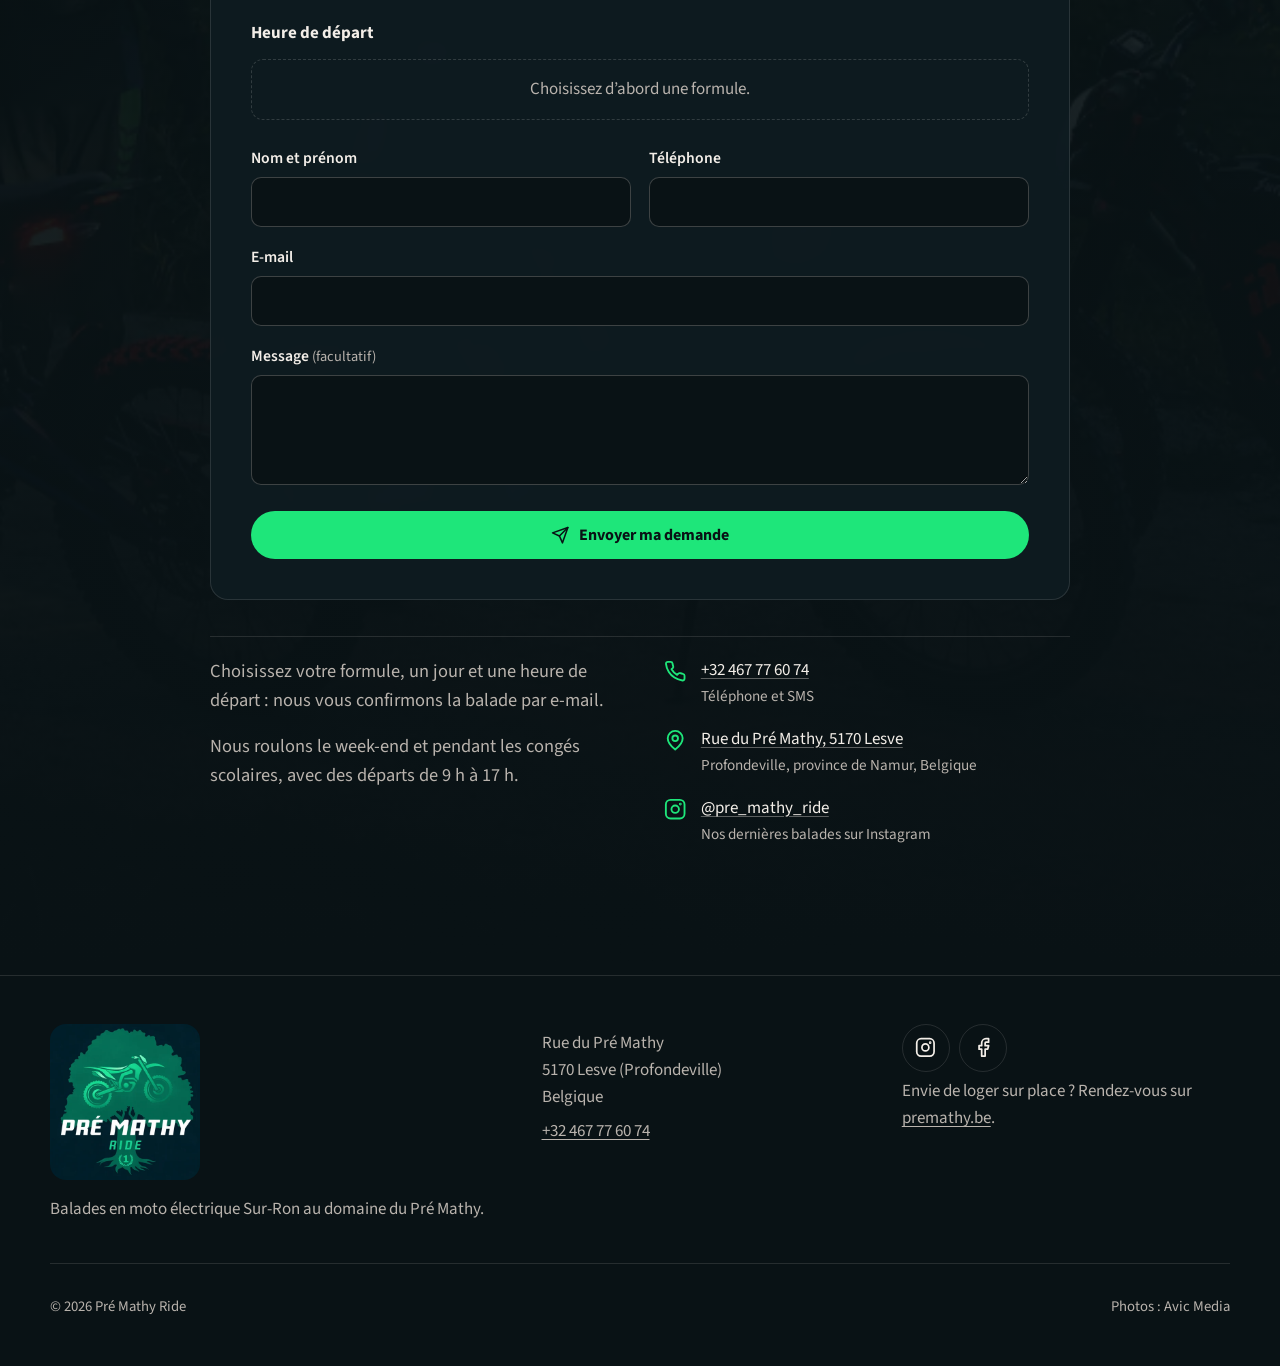
==== commit 51c39c38: "Réservation : titre puis formules, infos dessous ; photos allégées, taille 1200, préchargement du he" ====
--- a/index.html
+++ b/index.html
@@ -20,6 +20,8 @@
   <link rel="apple-touch-icon" href="/apple-touch-icon.png">
   <link rel="preload" href="/fonts/bebas-neue.woff2" as="font" type="font/woff2" crossorigin>
   <link rel="preload" href="/fonts/source-sans-3.woff2" as="font" type="font/woff2" crossorigin>
+  <link rel="preload" as="image" type="image/webp" media="(orientation: portrait)" imagesrcset="/img/pmr-45-800.webp 800w, /img/pmr-45-1200.webp 1200w, /img/pmr-45-1600.webp 1600w, /img/pmr-45-2400.webp 2400w" imagesizes="100vw" fetchpriority="high">
+  <link rel="preload" as="image" type="image/webp" media="(orientation: landscape)" imagesrcset="/img/pmr-48-800.webp 800w, /img/pmr-48-1200.webp 1200w, /img/pmr-48-1600.webp 1600w, /img/pmr-48-2400.webp 2400w" imagesizes="100vw" fetchpriority="high">
   <link rel="stylesheet" href="/styles.css">
   <script type="application/ld+json">
   {
@@ -64,8 +66,8 @@
   <main id="contenu">
     <section class="hero" id="top">
       <picture>
-        <source media="(orientation: portrait)" srcset="/img/pmr-45-800.webp 800w, /img/pmr-45-1600.webp 1600w, /img/pmr-45-2400.webp 2400w" sizes="100vw">
-        <img src="/img/pmr-48-1600.webp" srcset="/img/pmr-48-800.webp 800w, /img/pmr-48-1600.webp 1600w, /img/pmr-48-2400.webp 2400w" sizes="100vw" width="1600" height="1067" alt="Trois motos électriques Sur-Ron, feux allumés, sur un chemin du Pré Mathy au coucher du soleil, avec leurs pilotes et des chevaux dans le pré" fetchpriority="high">
+        <source media="(orientation: portrait)" srcset="/img/pmr-45-800.webp 800w, /img/pmr-45-1200.webp 1200w, /img/pmr-45-1600.webp 1600w, /img/pmr-45-2400.webp 2400w" sizes="100vw">
+        <img src="/img/pmr-48-1600.webp" srcset="/img/pmr-48-800.webp 800w, /img/pmr-48-1200.webp 1200w, /img/pmr-48-1600.webp 1600w, /img/pmr-48-2400.webp 2400w" sizes="100vw" width="1600" height="1067" alt="Trois motos électriques Sur-Ron, feux allumés, sur un chemin du Pré Mathy au coucher du soleil, avec leurs pilotes et des chevaux dans le pré" fetchpriority="high">
       </picture>
       <div class="wrap hero-content">
         <h1>Pré Mathy <span>Ride</span></h1>
@@ -91,7 +93,7 @@
           <p>Un guide vous accompagne pendant toute la balade et adapte le rythme à votre groupe.</p>
         </div>
         <figure class="domain-photo reveal reveal-delay-1">
-          <img src="/img/pmr-19-1600.webp" srcset="/img/pmr-19-800.webp 800w, /img/pmr-19-1600.webp 1600w, /img/pmr-19-2400.webp 2400w" sizes="(min-width: 900px) 600px, 100vw" width="1600" height="1200" loading="lazy" alt="Vue aérienne du domaine du Pré Mathy avec ses écuries, ses prés et ses chemins de terre">
+          <img src="/img/pmr-19-1600.webp" srcset="/img/pmr-19-800.webp 800w, /img/pmr-19-1200.webp 1200w, /img/pmr-19-1600.webp 1600w, /img/pmr-19-2400.webp 2400w" sizes="(min-width: 900px) 600px, 100vw" width="1600" height="1200" loading="lazy" alt="Vue aérienne du domaine du Pré Mathy avec ses écuries, ses prés et ses chemins de terre">
           <figcaption>Le domaine du Pré Mathy vu du ciel, avec ses écuries, ses prés et ses chemins.</figcaption>
         </figure>
       </div>
@@ -106,7 +108,7 @@
         <div class="ride-grid">
           <article class="ride reveal">
             <div class="ride-photo">
-              <img src="/img/pmr-21-800.webp" srcset="/img/pmr-21-800.webp 800w, /img/pmr-21-1600.webp 1600w, /img/pmr-21-2400.webp 2400w" sizes="(min-width: 900px) 380px, 100vw" width="800" height="533" loading="lazy" alt="Trois pilotes en Sur-Ron dans un champ doré, avec la vallée et les bois en arrière-plan">
+              <img src="/img/pmr-21-800.webp" srcset="/img/pmr-21-800.webp 800w, /img/pmr-21-1200.webp 1200w, /img/pmr-21-1600.webp 1600w, /img/pmr-21-2400.webp 2400w" sizes="(min-width: 900px) 380px, 100vw" width="800" height="533" loading="lazy" alt="Trois pilotes en Sur-Ron dans un champ doré, avec la vallée et les bois en arrière-plan">
             </div>
             <div class="ride-body">
               <div class="ride-meta"><h3>Découverte</h3><p class="ride-price">35&nbsp;€<small>/pers.</small></p></div>
@@ -117,7 +119,7 @@
           </article>
           <article class="ride reveal reveal-delay-1">
             <div class="ride-photo">
-              <img src="/img/pmr-36-800.webp" srcset="/img/pmr-36-800.webp 800w, /img/pmr-36-1600.webp 1600w, /img/pmr-36-2400.webp 2400w" sizes="(min-width: 900px) 380px, 100vw" width="800" height="533" loading="lazy" alt="Pilotes en Sur-Ron sur un sentier caillouteux bordé de végétation">
+              <img src="/img/pmr-36-800.webp" srcset="/img/pmr-36-800.webp 800w, /img/pmr-36-1200.webp 1200w, /img/pmr-36-1600.webp 1600w, /img/pmr-36-2400.webp 2400w" sizes="(min-width: 900px) 380px, 100vw" width="800" height="533" loading="lazy" alt="Pilotes en Sur-Ron sur un sentier caillouteux bordé de végétation">
             </div>
             <div class="ride-body">
               <div class="ride-meta"><h3>Exploration</h3><p class="ride-price">65&nbsp;€<small>/pers.</small></p></div>
@@ -128,7 +130,7 @@
           </article>
           <article class="ride reveal reveal-delay-2">
             <div class="ride-photo">
-              <img src="/img/pmr-26-800.webp" srcset="/img/pmr-26-800.webp 800w, /img/pmr-26-1600.webp 1600w, /img/pmr-26-2400.webp 2400w" sizes="(min-width: 900px) 380px, 100vw" width="800" height="1200" loading="lazy" alt="Trois pilotes casqués sur leurs Sur-Ron, devant une paroi rocheuse">
+              <img src="/img/pmr-26-800.webp" srcset="/img/pmr-26-800.webp 800w, /img/pmr-26-1200.webp 1200w, /img/pmr-26-1600.webp 1600w, /img/pmr-26-2400.webp 2400w" sizes="(min-width: 900px) 380px, 100vw" width="800" height="1200" loading="lazy" alt="Trois pilotes casqués sur leurs Sur-Ron, devant une paroi rocheuse">
             </div>
             <div class="ride-body">
               <div class="ride-meta"><h3>Adrénaline</h3><p class="ride-price">45&nbsp;€<small>/pers.</small></p></div>
@@ -144,7 +146,7 @@
 
     <section class="machine" aria-labelledby="machine-titre">
       <div class="machine-photo">
-        <img src="/img/pmr-34-1600.webp" srcset="/img/pmr-34-800.webp 800w, /img/pmr-34-1600.webp 1600w, /img/pmr-34-2400.webp 2400w" sizes="(min-width: 900px) 50vw, 100vw" width="1600" height="2400" loading="lazy" alt="Une Sur-Ron électrique posée sur des rochers, face à la campagne">
+        <img src="/img/pmr-34-1600.webp" srcset="/img/pmr-34-800.webp 800w, /img/pmr-34-1200.webp 1200w, /img/pmr-34-1600.webp 1600w, /img/pmr-34-2400.webp 2400w" sizes="(min-width: 900px) 50vw, 100vw" width="1600" height="2400" loading="lazy" alt="Une Sur-Ron électrique posée sur des rochers, face à la campagne">
       </div>
       <div class="machine-text reveal">
         <h2 id="machine-titre">Une Sur-Ron <span class="accent">entre les mains</span></h2>
@@ -221,10 +223,106 @@
     </section>
 
     <section class="section booking" id="reserver" aria-labelledby="reserver-titre">
-      <div class="booking-bg" aria-hidden="true"><img src="/img/pmr-49-1600.webp" srcset="/img/pmr-49-800.webp 800w, /img/pmr-49-1600.webp 1600w, /img/pmr-49-2400.webp 2400w" sizes="100vw" width="1600" height="1067" loading="lazy" alt=""></div>
+      <div class="booking-bg" aria-hidden="true"><img src="/img/pmr-49-1200.webp" srcset="/img/pmr-49-800.webp 800w, /img/pmr-49-1200.webp 1200w" sizes="100vw" width="1600" height="1067" loading="lazy" alt=""></div>
       <div class="wrap booking-grid">
+        <div class="booking-head">
+          <h2 id="reserver-titre">Réservez <span class="accent">votre balade</span></h2>
+        </div>
+        <form class="form reveal" id="booking-form" novalidate>
+          <div class="form-main" id="form-main">
+            <input type="hidden" id="ride" name="ride">
+            <input type="hidden" id="people" name="people" value="2">
+
+            <div class="pick">
+              <p class="pick-label" id="lbl-ride">Formule</p>
+              <div class="ride-picks" id="ride-picks" role="group" aria-labelledby="lbl-ride">
+                <button type="button" class="tile ride-tile" data-value="decouverte" aria-pressed="false"><span class="tick" aria-hidden="true"></span><span class="tile-main">Découverte</span><span class="tile-sub">1&nbsp;h, 35&nbsp;€</span></button>
+                <button type="button" class="tile ride-tile" data-value="exploration" aria-pressed="false"><span class="tick" aria-hidden="true"></span><span class="tile-main">Exploration</span><span class="tile-sub">2&nbsp;h, 65&nbsp;€</span></button>
+                <button type="button" class="tile ride-tile" data-value="adrenaline" aria-pressed="false"><span class="tick" aria-hidden="true"></span><span class="tile-main">Adrénaline</span><span class="tile-sub">1&nbsp;h, 45&nbsp;€</span></button>
+              </div>
+              <p class="error" id="ride-error"></p>
+            </div>
+
+            <div class="pick">
+              <input type="hidden" id="guide" name="guide" value="1">
+              <button type="button" class="tile guide-tile" id="guide-tile" aria-pressed="true" aria-disabled="true" aria-describedby="guide-note">
+                <span class="tick" aria-hidden="true"></span>
+                <span class="tile-main">Accompagné d’un guide</span>
+                <span class="tile-sub">Supplément de 10&nbsp;€</span>
+              </button>
+              <p class="guide-note" id="guide-note">Option cochée par défaut&nbsp;: pour le moment, toutes les balades se font avec un guide.</p>
+            </div>
+
+            <div class="pick">
+              <p class="pick-label" id="lbl-people">Personnes <span class="hint">(5 maximum, prix par personne)</span></p>
+              <div class="people-picks" id="people-picks" role="group" aria-labelledby="lbl-people">
+                <button type="button" class="tile num-tile" data-value="1" aria-pressed="false">1</button>
+                <button type="button" class="tile num-tile" data-value="2" aria-pressed="true">2</button>
+                <button type="button" class="tile num-tile" data-value="3" aria-pressed="false">3</button>
+                <button type="button" class="tile num-tile" data-value="4" aria-pressed="false">4</button>
+                <button type="button" class="tile num-tile" data-value="5" aria-pressed="false">5</button>
+              </div>
+              <p class="error" id="people-error"></p>
+            </div>
+
+            <div class="pick" id="planner">
+              <input type="hidden" id="date" name="date">
+              <input type="hidden" id="time" name="time">
+              <p class="pick-label" id="lbl-day">Jour</p>
+              <div class="day-strip">
+                <button type="button" class="strip-nav prev" id="days-prev" aria-label="Jours précédents"><svg viewBox="0 0 24 24" fill="none" stroke="currentColor" stroke-width="2.4" stroke-linecap="round" stroke-linejoin="round" aria-hidden="true"><path d="m15 18-6-6 6-6"/></svg></button>
+                <div class="day-scroll" id="day-grid" role="group" aria-labelledby="lbl-day"></div>
+                <button type="button" class="strip-nav next" id="days-next" aria-label="Jours suivants"><svg viewBox="0 0 24 24" fill="none" stroke="currentColor" stroke-width="2.4" stroke-linecap="round" stroke-linejoin="round" aria-hidden="true"><path d="m9 18 6-6-6-6"/></svg></button>
+              </div>
+              <p class="pick-label" id="lbl-time">Heure de départ</p>
+              <div class="time-grid" id="time-grid" role="group" aria-labelledby="lbl-time"></div>
+            </div>
+            <p class="planner-status" id="planner-status" aria-live="polite"></p>
+            <p class="error" id="when-error"></p>
+
+            <div class="fields">
+              <div class="field">
+                <label for="name">Nom et prénom</label>
+                <input id="name" name="name" type="text" autocomplete="name" required aria-describedby="name-error">
+                <p class="error" id="name-error"></p>
+              </div>
+              <div class="field">
+                <label for="phone">Téléphone</label>
+                <input id="phone" name="phone" type="tel" autocomplete="tel" inputmode="tel" required aria-describedby="phone-error">
+                <p class="error" id="phone-error"></p>
+              </div>
+              <div class="field full">
+                <label for="email">E-mail</label>
+                <input id="email" name="email" type="email" autocomplete="email" required aria-describedby="email-error">
+                <p class="error" id="email-error"></p>
+              </div>
+              <div class="field full">
+                <label for="message">Message <span class="hint">(facultatif)</span></label>
+                <textarea id="message" name="message" rows="3"></textarea>
+              </div>
+              <div class="hp" aria-hidden="true">
+                <label for="website">Ne pas remplir</label>
+                <input id="website" name="website" type="text" tabindex="-1" autocomplete="off">
+              </div>
+            </div>
+            <div class="form-summary" role="alert" id="form-summary"></div>
+            <div class="form-actions">
+              <button class="btn btn-primary" type="submit" id="submit-btn">
+                <svg viewBox="0 0 24 24" fill="none" stroke="currentColor" stroke-width="2" stroke-linecap="round" stroke-linejoin="round" aria-hidden="true"><path d="m22 2-7 20-4-9-9-4z"/><path d="M22 2 11 13"/></svg>
+                <span>Envoyer ma demande</span>
+              </button>
+            </div>
+          </div>
+          <div class="form-done" id="form-done" hidden tabindex="-1">
+            <svg viewBox="0 0 24 24" fill="none" stroke="currentColor" stroke-width="2" stroke-linecap="round" stroke-linejoin="round" aria-hidden="true"><path d="M22 11.08V12a10 10 0 1 1-5.93-9.14"/><path d="m22 4-10 10.01-3-3"/></svg>
+            <h3>Demande envoyée&nbsp;!</h3>
+            <p id="done-text"></p>
+            <p>Nous vous confirmons la balade par e-mail très vite.</p>
+            <button class="btn btn-ghost" type="button" id="new-request">Nouvelle demande</button>
+          </div>
+        </form>
+
         <div class="booking-intro reveal">
-          <h2 id="reserver-titre">Réservez <span class="accent">votre balade</span></h2>
           <p>Choisissez votre formule, un jour et une heure de départ&nbsp;: nous vous confirmons la balade par e-mail.</p>
           <p>Nous roulons le week-end et pendant les congés scolaires, avec des départs de 9&nbsp;h à 17&nbsp;h.</p>
           <ul class="contact-list">
@@ -243,99 +341,6 @@
           </ul>
         </div>
 
-        <form class="form reveal reveal-delay-1" id="booking-form" novalidate>
-          <div class="form-main" id="form-main">
-            <input type="hidden" id="ride" name="ride">
-            <input type="hidden" id="people" name="people" value="2">
-
-            <div class="pick">
-              <p class="pick-label" id="lbl-ride">Formule</p>
-              <div class="ride-picks" id="ride-picks" role="group" aria-labelledby="lbl-ride">
-                <button type="button" class="tile ride-tile" data-value="decouverte" aria-pressed="false"><span class="tick" aria-hidden="true"></span><span class="tile-main">Découverte</span><span class="tile-sub">1&nbsp;h, 35&nbsp;€</span></button>
-                <button type="button" class="tile ride-tile" data-value="exploration" aria-pressed="false"><span class="tick" aria-hidden="true"></span><span class="tile-main">Exploration</span><span class="tile-sub">2&nbsp;h, 65&nbsp;€</span></button>
-                <button type="button" class="tile ride-tile" data-value="adrenaline" aria-pressed="false"><span class="tick" aria-hidden="true"></span><span class="tile-main">Adrénaline</span><span class="tile-sub">1&nbsp;h, 45&nbsp;€</span></button>
-              </div>
-              <p class="error" id="ride-error"></p>
-            </div>
-
-            <div class="pick">
-              <input type="hidden" id="guide" name="guide" value="1">
-              <button type="button" class="tile guide-tile" id="guide-tile" aria-pressed="true" aria-disabled="true" aria-describedby="guide-note">
-                <span class="tick" aria-hidden="true"></span>
-                <span class="tile-main">Accompagné d’un guide</span>
-                <span class="tile-sub">Supplément de 10&nbsp;€</span>
-              </button>
-              <p class="guide-note" id="guide-note">Option cochée par défaut&nbsp;: pour le moment, toutes les balades se font avec un guide.</p>
-            </div>
-
-            <div class="pick">
-              <p class="pick-label" id="lbl-people">Personnes <span class="hint">(5 maximum, prix par personne)</span></p>
-              <div class="people-picks" id="people-picks" role="group" aria-labelledby="lbl-people">
-                <button type="button" class="tile num-tile" data-value="1" aria-pressed="false">1</button>
-                <button type="button" class="tile num-tile" data-value="2" aria-pressed="true">2</button>
-                <button type="button" class="tile num-tile" data-value="3" aria-pressed="false">3</button>
-                <button type="button" class="tile num-tile" data-value="4" aria-pressed="false">4</button>
-                <button type="button" class="tile num-tile" data-value="5" aria-pressed="false">5</button>
-              </div>
-              <p class="error" id="people-error"></p>
-            </div>
-
-            <div class="pick" id="planner">
-              <input type="hidden" id="date" name="date">
-              <input type="hidden" id="time" name="time">
-              <p class="pick-label" id="lbl-day">Jour</p>
-              <div class="day-strip">
-                <button type="button" class="strip-nav prev" id="days-prev" aria-label="Jours précédents"><svg viewBox="0 0 24 24" fill="none" stroke="currentColor" stroke-width="2.4" stroke-linecap="round" stroke-linejoin="round" aria-hidden="true"><path d="m15 18-6-6 6-6"/></svg></button>
-                <div class="day-scroll" id="day-grid" role="group" aria-labelledby="lbl-day"></div>
-                <button type="button" class="strip-nav next" id="days-next" aria-label="Jours suivants"><svg viewBox="0 0 24 24" fill="none" stroke="currentColor" stroke-width="2.4" stroke-linecap="round" stroke-linejoin="round" aria-hidden="true"><path d="m9 18 6-6-6-6"/></svg></button>
-              </div>
-              <p class="pick-label" id="lbl-time">Heure de départ</p>
-              <div class="time-grid" id="time-grid" role="group" aria-labelledby="lbl-time"></div>
-            </div>
-            <p class="planner-status" id="planner-status" aria-live="polite"></p>
-            <p class="error" id="when-error"></p>
-
-            <div class="fields">
-              <div class="field">
-                <label for="name">Nom et prénom</label>
-                <input id="name" name="name" type="text" autocomplete="name" required aria-describedby="name-error">
-                <p class="error" id="name-error"></p>
-              </div>
-              <div class="field">
-                <label for="phone">Téléphone</label>
-                <input id="phone" name="phone" type="tel" autocomplete="tel" inputmode="tel" required aria-describedby="phone-error">
-                <p class="error" id="phone-error"></p>
-              </div>
-              <div class="field full">
-                <label for="email">E-mail</label>
-                <input id="email" name="email" type="email" autocomplete="email" required aria-describedby="email-error">
-                <p class="error" id="email-error"></p>
-              </div>
-              <div class="field full">
-                <label for="message">Message <span class="hint">(facultatif)</span></label>
-                <textarea id="message" name="message" rows="3"></textarea>
-              </div>
-              <div class="hp" aria-hidden="true">
-                <label for="website">Ne pas remplir</label>
-                <input id="website" name="website" type="text" tabindex="-1" autocomplete="off">
-              </div>
-            </div>
-            <div class="form-summary" role="alert" id="form-summary"></div>
-            <div class="form-actions">
-              <button class="btn btn-primary" type="submit" id="submit-btn">
-                <svg viewBox="0 0 24 24" fill="none" stroke="currentColor" stroke-width="2" stroke-linecap="round" stroke-linejoin="round" aria-hidden="true"><path d="m22 2-7 20-4-9-9-4z"/><path d="M22 2 11 13"/></svg>
-                <span>Envoyer ma demande</span>
-              </button>
-            </div>
-          </div>
-          <div class="form-done" id="form-done" hidden tabindex="-1">
-            <svg viewBox="0 0 24 24" fill="none" stroke="currentColor" stroke-width="2" stroke-linecap="round" stroke-linejoin="round" aria-hidden="true"><path d="M22 11.08V12a10 10 0 1 1-5.93-9.14"/><path d="m22 4-10 10.01-3-3"/></svg>
-            <h3>Demande envoyée&nbsp;!</h3>
-            <p id="done-text"></p>
-            <p>Nous vous confirmons la balade par e-mail très vite.</p>
-            <button class="btn btn-ghost" type="button" id="new-request">Nouvelle demande</button>
-          </div>
-        </form>
       </div>
     </section>
   </main>
--- a/styles.css
+++ b/styles.css
@@ -226,7 +226,10 @@
 .booking-bg { position: absolute; inset: 0; z-index: -1; }
 .booking-bg img { width: 100%; height: 100%; object-fit: cover; opacity: 0.28; }
 .booking-bg::after { content: ""; position: absolute; inset: 0; background: linear-gradient(180deg, var(--night-2) 0%, rgba(9, 18, 21, 0.7) 40%, var(--night) 100%); }
-.booking-grid { display: grid; grid-template-columns: 1fr; gap: clamp(2.5rem, 5vw, 4rem); align-items: start; }
+.booking { scroll-margin-top: calc(0.75rem - clamp(4.5rem, 10vw, 8rem)); }
+.booking-grid { display: grid; grid-template-columns: 1fr; gap: clamp(1.5rem, 3vw, 2.25rem); align-items: start; max-width: 860px; }
+.booking-head h2 { margin: 0; }
+.booking-intro { padding-top: clamp(0.5rem, 2vw, 1.25rem); border-top: 1px solid var(--line); }
 .booking-intro p { color: var(--text-soft); font-size: 1.15rem; }
 .contact-list { list-style: none; padding: 0; margin: 2rem 0 0; display: grid; gap: 1.1rem; }
 .contact-list li { display: flex; gap: 0.9rem; align-items: flex-start; }
@@ -357,8 +360,8 @@
   .machine-text { padding-inline: clamp(2.5rem, 5vw, 5rem); }
   .gallery-grid { grid-template-columns: repeat(4, 1fr); grid-auto-rows: 15vw; }
   .info-grid { grid-template-columns: repeat(4, 1fr); }
-  .booking-grid { grid-template-columns: 0.9fr 1.1fr; }
-  .booking-intro { position: sticky; top: 7rem; }
+  .booking-intro { display: grid; grid-template-columns: 1fr 1fr; column-gap: 3rem; align-items: start; }
+  .booking-intro .contact-list { grid-column: 2; grid-row: 1 / span 3; margin-top: 0; }
   .footer-inner { grid-template-columns: 1.4fr 1fr 1fr; align-items: start; }
   .footer { padding-bottom: 3rem; }
   .mobile-bar { display: none; }
